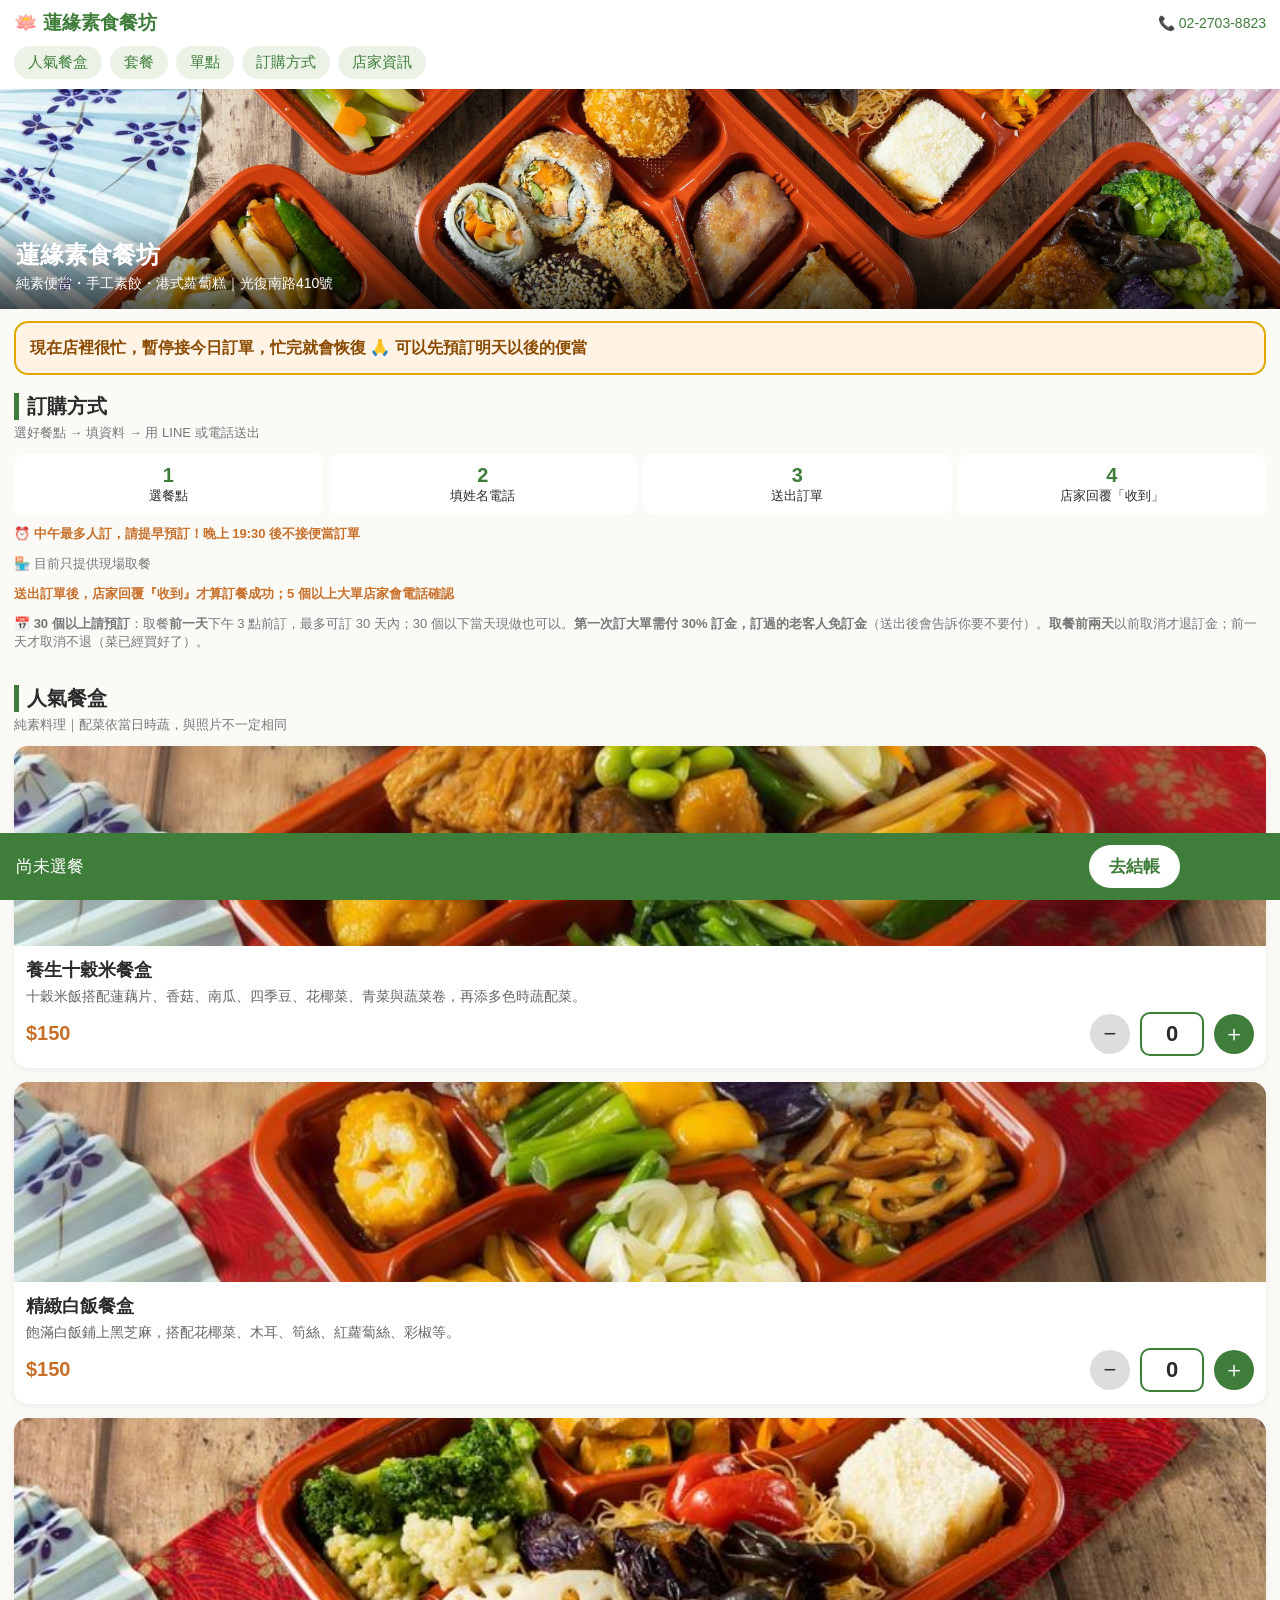
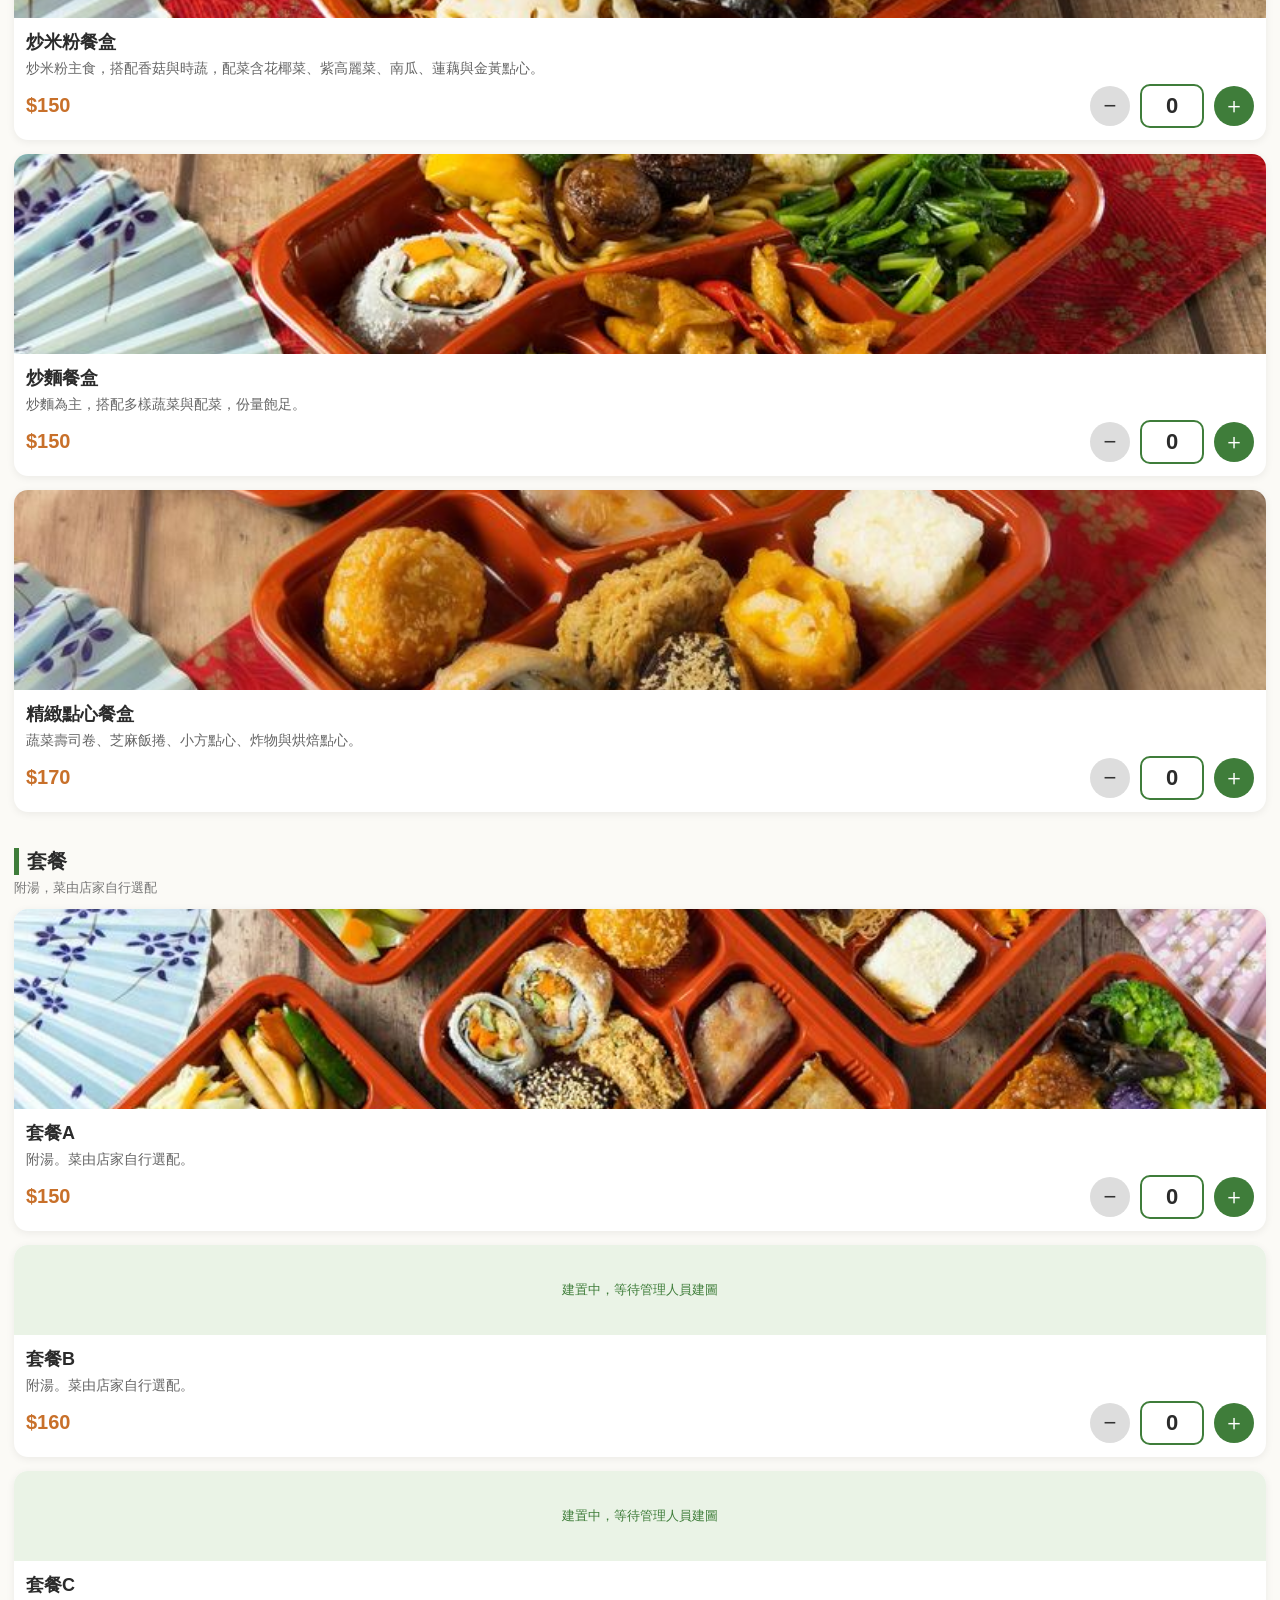
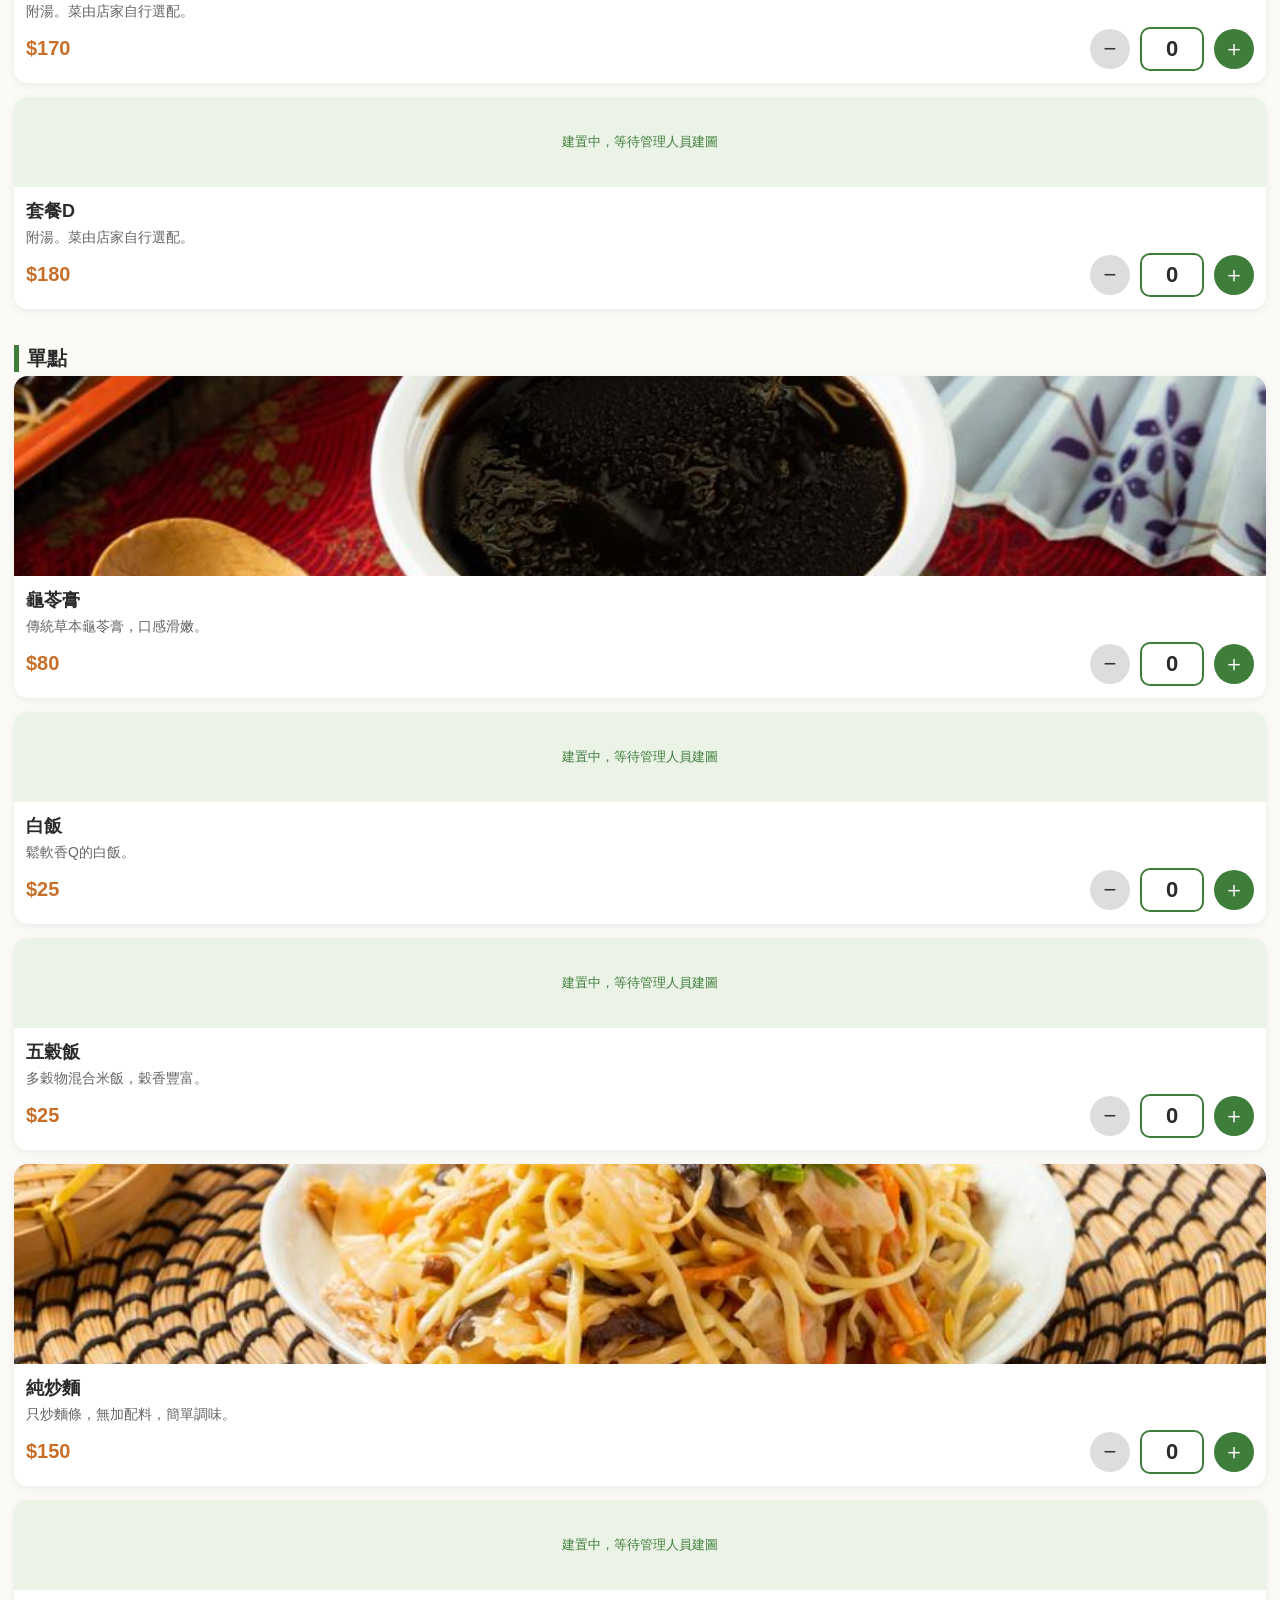
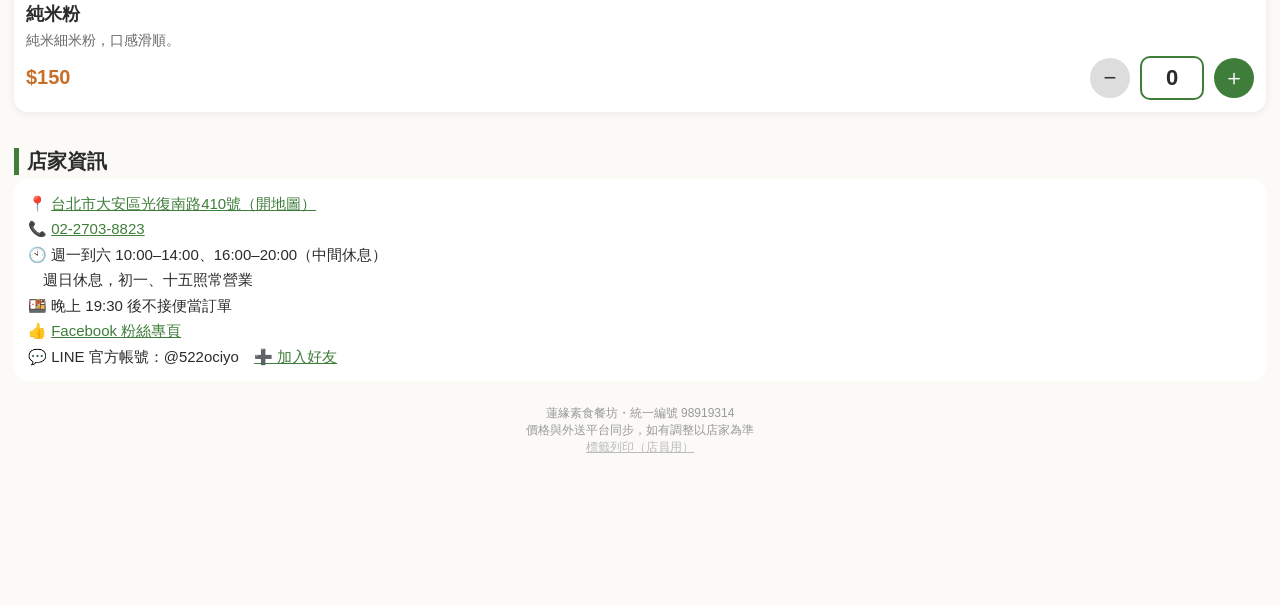
==== index.html @ fc2ccd63 "我的便當：手機記住訂單" ====
<!doctype html><html lang="zh-Hant"><head><meta charset="utf-8">
<meta name="viewport" content="width=device-width,initial-scale=1,viewport-fit=cover">
<title>蓮緣素食餐坊｜台北光復南路純素便當・線上預訂自取</title>
<meta name="description" content="蓮緣素食餐坊（台北市大安區光復南路410號）純素便當、餐盒、套餐線上預訂，現場自取。電話 02-2703-8823，週一至六 10:00–14:00、16:00–20:00。">
<link rel="canonical" href="https://yzsueuudpwos-lab.github.io/lianyuan/">
<meta property="og:type" content="restaurant"><meta property="og:site_name" content="蓮緣素食餐坊"><meta property="og:locale" content="zh_TW">
<meta property="og:title" content="蓮緣素食餐坊｜光復南路純素便當・線上預訂自取">
<meta property="og:description" content="純素餐盒、套餐線上點餐，用 LINE 或電話送出，現場取餐。台北市大安區光復南路410號。">
<meta property="og:url" content="https://yzsueuudpwos-lab.github.io/lianyuan/"><meta property="og:image" content="https://yzsueuudpwos-lab.github.io/lianyuan/%E5%BA%97%E5%AE%B6%E5%B0%81%E9%9D%A2.jpg">
<meta name="twitter:card" content="summary_large_image">
<!-- GSC_VERIFY: 把 Search Console 給的 google-site-verification meta 貼在這行 -->
<script type="application/ld+json">{"@context": "https://schema.org", "@type": "Restaurant", "name": "蓮緣素食餐坊", "alternateName": ["蓮緣素食餐館", "蓮緣素食"], "url": "https://yzsueuudpwos-lab.github.io/lianyuan/", "image": "https://yzsueuudpwos-lab.github.io/lianyuan/%E5%BA%97%E5%AE%B6%E5%B0%81%E9%9D%A2.jpg", "telephone": "+886-2-2703-8823", "servesCuisine": ["素食", "純素", "便當"], "priceRange": "$", "address": {"@type": "PostalAddress", "streetAddress": "光復南路410號", "addressLocality": "大安區", "addressRegion": "台北市", "postalCode": "106", "addressCountry": "TW"}, "openingHoursSpecification": [{"@type": "OpeningHoursSpecification", "dayOfWeek": ["Monday", "Tuesday", "Wednesday", "Thursday", "Friday", "Saturday"], "opens": "10:00", "closes": "14:00"}, {"@type": "OpeningHoursSpecification", "dayOfWeek": ["Monday", "Tuesday", "Wednesday", "Thursday", "Friday", "Saturday"], "opens": "16:00", "closes": "20:00"}], "hasMenu": "https://yzsueuudpwos-lab.github.io/lianyuan/#c1", "acceptsReservations": true}</script>

<style>
:root{--g:#3f7d3a;--g2:#eaf3e6;--t:#2b2b2b;--o:#c8702a}
*{box-sizing:border-box}body{margin:0;font-family:-apple-system,"PingFang TC","Noto Sans TC",sans-serif;color:var(--t);background:#fbfaf6;padding-bottom:130px}
header{position:sticky;top:0;z-index:5;background:#fff;box-shadow:0 1px 6px #0001}
.top{display:flex;align-items:center;justify-content:space-between;padding:10px 14px}
.top b{font-size:19px;color:var(--g)}.top a{color:var(--g);text-decoration:none;font-size:14px}
nav{display:flex;gap:8px;overflow-x:auto;padding:0 14px 10px}
nav a{flex:none;padding:7px 14px;border-radius:20px;background:var(--g2);color:var(--g);text-decoration:none;font-size:15px;white-space:nowrap}
#catNav{display:contents}
.hero{position:relative}.hero img{width:100%;height:220px;object-fit:cover;display:block}
.hero div{position:absolute;inset:auto 0 0 0;padding:16px;background:linear-gradient(transparent,#000a);color:#fff}
.hero h1{margin:0;font-size:24px}.hero p{margin:4px 0 0;font-size:14px}
section{padding:18px 14px 4px}h2{font-size:20px;margin:0 0 4px;border-left:5px solid var(--g);padding-left:8px}
.note{font-size:13px;color:#777;margin:0 0 12px}
.card{background:#fff;border-radius:14px;overflow:hidden;margin-bottom:14px;box-shadow:0 2px 8px #0001}
.card img{width:100%;height:200px;object-fit:cover;display:block}
.noimg{height:90px;background:var(--g2);display:flex;align-items:center;justify-content:center;color:var(--g);font-size:13px}
.ci{padding:12px}.ci h3{margin:0;font-size:18px}.ci p{margin:6px 0;font-size:14px;color:#666}
.row{display:flex;justify-content:space-between;align-items:center}.price{color:var(--o);font-size:20px;font-weight:700}
.qty{display:flex;align-items:center;gap:10px}.qty button{width:40px;height:40px;border-radius:50%;border:0;background:var(--g);color:#fff;font-size:22px}
.qty button.m{background:#ddd;color:#333}.qty span{min-width:20px;text-align:center;font-size:18px}
.info{background:#fff;border-radius:14px;padding:12px 14px;font-size:15px;line-height:1.7}
.info a{color:var(--g)}
.steps{display:flex;gap:6px;text-align:center;font-size:13px}.steps div{flex:1;background:#fff;border-radius:10px;padding:10px 4px}.steps b{display:block;font-size:20px;color:var(--g)}
#bar{position:fixed;left:0;right:0;bottom:0;background:var(--g);color:#fff;display:flex;align-items:center;justify-content:space-between;padding:12px 16px calc(12px + env(safe-area-inset-bottom));font-size:17px;z-index:9}
#bar button{background:#fff;color:var(--g);border:0;border-radius:22px;padding:10px 20px;font-size:17px;font-weight:700}
#sheet{display:none;position:fixed;inset:0;background:#0006;z-index:20}
#sheet .in{position:absolute;bottom:0;left:0;right:0;max-height:92vh;overflow:auto;background:#fff;border-radius:18px 18px 0 0;padding:16px 16px calc(20px + env(safe-area-inset-bottom))}
label{display:block;margin:10px 0 4px;font-size:14px}input,select,textarea{width:100%;font-size:16px;padding:10px;border:1px solid #ccc;border-radius:10px}
.seg{display:flex;gap:8px}.seg label{flex:1;margin:0;text-align:center;border:1px solid #ccc;border-radius:10px;padding:10px}.seg input{width:auto}
.btn{display:block;width:100%;text-align:center;padding:14px;border-radius:12px;border:0;font-size:17px;font-weight:700;margin-top:10px;text-decoration:none}
.line{background:#06c755;color:#fff}.dis{background:#bbb;color:#fff}.tel{background:#fff;color:var(--g);border:2px solid var(--g)}.copy{background:var(--o);color:#fff}
pre{white-space:pre-wrap;background:#f4f4f4;padding:10px;border-radius:10px;font-size:14px}
.card.so img{filter:grayscale(1);opacity:.6}.card.so .row{flex-wrap:wrap;gap:6px}.sold{background:#999;color:#fff;border-radius:14px;padding:6px 12px;font-size:15px;font-weight:700}
.tbd{color:#c00;font-weight:700}
.mdl{display:none;position:fixed;inset:0;background:#000a;z-index:50;align-items:center;justify-content:center;padding:18px}
.mdl .bx{background:#fffaf0;border:3px solid var(--o);border-radius:20px;padding:22px 18px;max-width:420px;width:100%;text-align:center;box-shadow:0 8px 30px #0005}
.mdl h3{font-size:24px;line-height:1.5;color:#c0392b;margin:6px 0 12px}.mdl p{font-size:20px;line-height:1.6;margin:12px 0 0;color:var(--t)}
.mdl .bb{display:block;width:100%;border:0;border-radius:14px;padding:16px;font-size:22px;font-weight:700;margin-top:12px;text-decoration:none;box-sizing:border-box}
.mdl .tl{background:var(--o);color:#fff}.mdl .ok{background:var(--g);color:#fff}
.qty input.qin{width:64px;height:44px;font-size:22px;font-weight:700;text-align:center;padding:2px;border:2px solid var(--g);border-radius:10px;background:#fff;color:var(--t)}
.lim{display:inline-block;background:#fdecea;color:#c0392b;border-radius:10px;padding:3px 10px;font-size:15px;font-weight:700;margin-top:4px}
 /* 購物車圓鈕＋結帳面板 */
#bar{padding-right:100px}
#fab{display:none;position:fixed;right:14px;bottom:calc(30px + env(safe-area-inset-bottom));width:72px;height:72px;border-radius:50%;border:4px solid #fff;background:var(--g);color:#fff;font-size:34px;z-index:10;box-shadow:0 4px 14px #0005;align-items:center;justify-content:center;padding:0}
#fab.show{display:flex}#fab b{position:absolute;top:-6px;right:-6px;min-width:30px;height:30px;padding:0 7px;border-radius:15px;background:#e53935;color:#fff;font-size:18px;line-height:30px;border:2px solid #fff}
#fab.bump{animation:bump .45s}@keyframes bump{0%{transform:scale(1)}30%{transform:scale(1.25)}60%{transform:scale(.92)}100%{transform:scale(1)}}
#sheet .in{padding-top:0;transition:transform .2s}
#sheet .hd{position:sticky;top:0;z-index:2;background:#fff;margin:0 -16px;padding:6px 12px 10px;border-bottom:1px solid #eee;touch-action:none}
#sheet .grab{width:54px;height:6px;border-radius:3px;background:#ccc;margin:2px auto 8px}
#sheet .hr{display:flex;align-items:center;gap:8px}#sheet .hr h2{flex:1;text-align:center;margin:0;font-size:22px;border:0;padding:0}
#sheet .back{border:0;background:var(--g2);color:var(--g);font-size:19px;font-weight:700;border-radius:24px;padding:12px 16px;white-space:nowrap}
#sheet .x{border:0;background:#eee;color:#333;width:48px;height:48px;border-radius:50%;font-size:26px;flex:none}
.ci2{display:flex;align-items:center;gap:6px;padding:12px 0;border-bottom:1px solid #eee;flex-wrap:wrap}
.ci2 .n{flex:1 1 calc(100% - 76px);font-size:19px;font-weight:700;line-height:1.35}.ci2 .n small{display:block;font-size:16px;font-weight:400;color:#777;margin-top:2px}.ci2 .th{width:62px;height:62px;border-radius:12px;object-fit:cover;flex:0 0 62px;margin-right:6px;background:#e3f2e1;display:flex;align-items:center;justify-content:center;font-size:32px;box-shadow:0 1px 4px #0002}.ci2 .del{margin-top:8px}.ci2 .qty{margin-top:8px}.ci2 .st{margin-top:8px}.ci2 .st{margin-left:auto;font-size:19px;font-weight:700;color:var(--g)}
.ci2 .qty button{width:44px;height:44px}.ci2 .del{border:0;background:#fdecea;border-radius:12px;width:48px;height:44px;font-size:22px}
.ctot{text-align:right;font-size:21px;font-weight:700;margin:10px 0 4px}
.btn.more{background:#fff;color:var(--g);border:2px solid var(--g);font-size:19px}
footer{text-align:center;font-size:12px;color:#999;padding:20px}
.seg{display:flex;gap:8px;margin:6px 0 4px}.seg button{flex:1;font-size:18px;font-weight:700;padding:14px 4px;border:2px solid var(--g);border-radius:14px;background:#fff;color:var(--g)}.seg button.on{background:var(--g);color:#fff}.seg button:disabled{opacity:.4}
.mdl .rd{background:#c0392b;color:#fff}.mdl .gy{background:#e5e5e5;color:#333}.mdl .ln{background:#06c755;color:#fff}.mdl .sm{font-size:15px;color:#777}
</style></head><body>
<header><div class="top"><b>🪷 蓮緣素食餐坊</b><a href="tel:0227038823">📞 02-2703-8823</a></div>
<nav><span id="catNav"><a href="#c1">人氣餐盒</a><a href="#c2">套餐</a><a href="#c3">單點</a></span><a href="#how">訂購方式</a><a href="#info">店家資訊</a></nav></header>
<div class="hero"><img src="店家封面.jpg" alt="蓮緣素食"><div><h1>蓮緣素食餐坊</h1><p>純素便當・手工素餃・港式蘿蔔糕｜光復南路410號</p></div></div>

<div id="pauseBan" style="display:none;margin:12px 14px 0;background:#fff3e6;border:2px solid #e0a800;border-radius:14px;padding:12px 14px;font-size:16px;line-height:1.6;font-weight:700;color:#8a4b00"></div>
<section id="how"><h2>訂購方式</h2><p class="note">選好餐點 → 填資料 → 用 LINE 或電話送出</p>
<div class="steps"><div><b>1</b>選餐點</div><div><b>2</b>填姓名電話</div><div><b>3</b>送出訂單</div><div><b>4</b>店家回覆「收到」</div></div>
<p class="note" style="margin-top:10px;color:#c8702a;font-weight:700">⏰ 中午最多人訂，請提早預訂！晚上 19:30 後不接便當訂單</p>
<p class="note">🏪 目前只提供現場取餐</p><p class="note" style="color:#c8702a;font-weight:700">送出訂單後，店家回覆『收到』才算訂餐成功；5 個以上大單店家會電話確認</p>
<p class="note">📅 <b>30 個以上請預訂</b>：取餐<b>前一天</b>下午 3 點前訂，最多可訂 30 天內；30 個以下當天現做也可以。<b>第一次訂大單需付 30% 訂金，訂過的老客人免訂金</b>（送出後會告訴你要不要付）。<b>取餐前兩天</b>以前取消才退訂金；前一天才取消不退（菜已經買好了）。</p></section>

<div id="menuSecs"></div>


<section id="info"><h2>店家資訊</h2><div class="info">
📍 <a href="https://www.google.com/maps/search/?api=1&query=台北市大安區光復南路410號 蓮緣素食餐坊" target="_blank">台北市大安區光復南路410號（開地圖）</a><br>
📞 <a href="tel:0227038823">02-2703-8823</a><br>
🕙 週一到六 10:00–14:00、16:00–20:00（中間休息）<br>　週日休息，初一、十五照常營業<br>🍱 晚上 19:30 後不接便當訂單<br>
👍 <a href="https://www.facebook.com/share/1A3B28e88U/" target="_blank">Facebook 粉絲專頁</a><br>
💬 LINE 官方帳號：@522ociyo　<a href="https://line.me/R/ti/p/@522ociyo" target="_blank">➕ 加入好友</a></div></section>
<footer>蓮緣素食餐坊・統一編號 98919314<br>價格與外送平台同步，如有調整以店家為準<br><a href="print.html" style="color:#bbb">標籤列印（店員用）</a></footer>

<div class="mdl" id="pauseMdl"><div class="bx"><div style="font-size:44px">🙏</div><h3>目前店員未上線<br>今天的餐點無法線上訂購</h3><p>請直接打電話：<b>02-2703-8823</b></p><a class="bb tl" href="tel:0227038823">📞 打電話</a><p>要預訂其他日期，可以繼續點餐</p><button class="bb ok" onclick="document.getElementById('pauseMdl').style.display='none'">繼續預訂其他日期</button></div></div>
<div id="bar"><span id="sum">尚未選餐</span><button onclick="openSheet()">去結帳</button></div>
<button id="fab" onclick="openSheet()" aria-label="購物車，去結帳">🛒<b id="fabN">0</b></button>
<div id="sheet" onclick="if(event.target==this)closeSheet()"><div class="in">
<div class="hd" id="sheetHd"><div class="grab"></div><div class="hr"><button class="back" onclick="closeSheet()">← 繼續選購</button><h2>確認訂單</h2><button class="x" onclick="closeSheet()" aria-label="關閉">×</button></div></div>
<div id="cart"></div><pre id="items" style="display:none"></pre>
<button class="btn more" onclick="closeSheet()">＋ 繼續選購（回菜單）</button>
<label>姓名</label><input id="nm" name="name" autocomplete="name">
<label>電話</label><input id="ph" name="tel" type="tel" autocomplete="tel">
<label>取餐方式</label><div class="info" style="background:#eaf3e6">🏪 目前只提供現場取餐</div>
<div id="modeBox"><label>什麼時候取？</label><div class="seg"><button id="mToday" onclick="setPM(false)">🏃 今天現場取</button><button id="mPre" onclick="setPM(true)">📅 預訂別天</button></div></div><div id="preBox" style="display:none"><div class="info" id="preRule" style="background:#fff3e6;font-size:14px;line-height:1.6"></div>
<label>預訂日期</label><select id="pd" onchange="preTimes()" style="width:100%;font-size:17px;padding:10px;border-radius:10px"></select></div>
<label>取餐時間</label><select id="tm" style="width:100%;font-size:20px;padding:10px;border-radius:10px"></select><p class="note" id="soHint" style="display:none;color:#c0392b;font-weight:700">有餐點今天已賣完，只能選明天以後取餐</p><p class="note" id="offHint" style="display:none;color:#c0392b;font-weight:700">店裡暫停接今日訂單，請選明天以後取餐 🙏</p><p class="note" id="limHint" style="display:none;color:#c0392b;font-weight:700;font-size:16px">🧧 有限定期間的餐點，只能選限定的日子取餐</p><p class="note" id="tmHint">上午 10:30–下午 1:50、下午 4:30–7:50，每 10 分鐘一個時段，下單後最快 10 分鐘可取；週日休息</p>
<label>備註</label><textarea id="nt" rows="2" placeholder="例如：要收據、少飯"></textarea>
<p class="note" style="color:#c8702a;font-weight:700">送出訂單後，店家回覆『收到』才算訂餐成功；5 個以上大單店家會電話確認</p>
<a class="btn line" id="lineBtn" href="#" onclick="lineShare();return false" style="font-size:19px;padding:16px">💬 用 LINE 送出訂單</a>
<p class="note">會開啟蓮緣 LINE 官方帳號，訂單已幫你打好，按「傳送」即可</p>
<button class="btn copy" onclick="copyOrder()">📋 複製訂單文字</button>
<a class="btn tel" href="tel:0227038823">📞 打電話訂餐 02-2703-8823</a>
<pre id="preview"></pre></div></div>
<div class="mdl" id="okMdl"><div class="bx" id="okBx"></div></div><div class="mdl" id="cMdl"><div class="bx" id="cBx"></div></div>
<script src="menu.js"></script>
<script>
const GAS_URL='https://script.google.com/macros/s/AKfycbydH3BwwshrRx2gKBIai570utuJRZCNYLdm-BNwcu_K44d8_NPxybF7l7yFXt6Ge9vwdw/exec'; // 接單後端網址（Apps Script 部署後貼上）
// 菜單：[分類, 品名, 價錢, 說明, 照片, {lim,from,to}]；先用 menu.js 的備用菜單，讀到後台「菜單」表就換掉
const CATN={1:'人氣餐盒',2:'套餐',3:'單點'},CATNOTE={'人氣餐盒':'純素料理｜配菜依當日時蔬，與照片不一定相同','套餐':'附湯，菜由店家自行選配'};
let M=MENU.map(m=>[CATN[m[0]],m[1],m[2],m[3],m[4]?m[4]+'.jpg':'',{}]);
let q=M.map(()=>0);
function okImg(u){u=String(u||'');return /^https:\/\/lh3\.googleusercontent\.com\//.test(u)||/^[^\/:?#"'<>\\]+\.(jpg|jpeg|png)$/i.test(u)?u:''}
function setMenu(list){const t=ymd(new Date()),old={};M.forEach((m,i)=>old[m[1]]=q[i]);
 M=list.filter(x=>x.on&&!(x.lim&&x.to&&x.to<t)).map(x=>[x.cat||'單點',x.name,+x.price||0,x.desc||'',okImg(x.photo),{lim:!!x.lim,from:x.from,to:x.to}]);q=M.map(m=>old[m[1]]||0)}
function md(k){const [y,m,d]=String(k).split('-').map(Number);return m+'/'+d}
// 購物車裡有「限定期間」的品項 → 只能選那段日期取餐
function dayAllowed(day){const k=ymd(day);return M.every((m,i)=>!q[i]||!m[5].lim||(k>=m[5].from&&k<=m[5].to))}
function hasLim(){return M.some((m,i)=>q[i]&&m[5].lim)}
let S={price:{},photo:{},soldOut:{},days:{},booked:{},open:false,why:'paused'};
const BAN={paused:'現在店裡很忙，暫停接今日訂單，忙完就會恢復 🙏 可以先預訂明天以後的便當',late:'今天已過接單時間（19:30），可以先預訂明天以後的便當 🙏'};
function banner(){const b=document.getElementById('pauseBan');if(!b)return;b.style.display=S.open?'none':'block';b.textContent=BAN[S.why]||BAN.paused}
const esc=x=>String(x??'').replace(/[&<>"]/g,c=>({'&':'&amp;','<':'&lt;','>':'&gt;','"':'&quot;'}[c]));
function imgOf(m){if(S.menu)return m[4];const u=S.photo[m[1]];return /^https:\/\/lh3\.googleusercontent\.com\//.test(u||'')?u:m[4]}
function render(){const cats=[];M.forEach(m=>{if(!cats.includes(m[0]))cats.push(m[0])});const sid=c=>{const k=Object.keys(CATN).find(k=>CATN[k]==c);return k?'c'+k:'cx'+cats.indexOf(c)};
 document.getElementById('menuSecs').innerHTML=cats.map((c,j)=>`<section id="${sid(c)}"><h2>${esc(c)}</h2>${CATNOTE[c]?`<p class="note">${CATNOTE[c]}</p>`:''}<div id="L${j}"></div></section>`).join('');
 document.getElementById('catNav').innerHTML=cats.map(c=>`<a href="#${sid(c)}">${esc(c)}</a>`).join('');
M.forEach((m,i)=>{const so=!!S.soldOut[m[1]],img=imgOf(m),L=m[5].lim?`<span class="lim">🧧 限定 ${md(m[5].from)}–${md(m[5].to)} 取餐</span>`:'';document.getElementById('L'+cats.indexOf(m[0])).insertAdjacentHTML('beforeend',`<div class="card${so?' so':''}">${img?`<img loading="lazy" src="${esc(img)}" alt="${esc(m[1])}">`:'<div class="noimg">建置中，等待管理人員建圖</div>'}<div class="ci"><h3>${esc(m[1])}</h3>${L}<p>${esc(m[3])}</p><div class="row"><span class="price">$${m[2]}</span>${so?'<span class="sold">今天賣完・明天起可訂</span>':''}<div class="qty"><button class="m" onclick="chg(${i},-1)">−</button><input class="qin" id="q${i}" value="${q[i]}" type="text" inputmode="numeric" pattern="[0-9]*" maxlength="3" enterkeyhint="done" aria-label="${esc(m[1])} 數量" onfocus="this.select()" oninput="setQ(${i},this.value,false)" onchange="setQ(${i},this.value,true)" onblur="setQ(${i},this.value,true)" onkeydown="if(event.key==='Enter'){event.preventDefault();this.blur()}"><button onclick="chg(${i},1)">＋</button></div></div></div></div>`)})}
render();
// 讀店家設定（價錢、照片、今天賣完、預訂日曆）；讀不到就用 menu.js 的預設值
function jsonp(p){return new Promise((res,rej)=>{const cb='cb'+Date.now()+Math.floor(Math.random()*1e4),sc=document.createElement('script');const t=setTimeout(()=>{clean();rej('timeout')},8000);
 function clean(){clearTimeout(t);delete window[cb];sc.remove()}window[cb]=d=>{clean();d&&d.ok?res(d):rej(d&&d.error)};sc.onerror=()=>{clean();rej('net')};
 sc.src=GAS_URL+'?'+new URLSearchParams({...p,callback:cb,_:Date.now()});document.body.appendChild(sc)})}
function loadS(){if(!GAS_URL)return Promise.resolve();return jsonp({action:'settings'}).then(d=>{S=d;if(Array.isArray(d.menu))setMenu(d.menu);else{S.menu=null;M.forEach((m,i)=>{const p=+(d.price||{})[m[1]];if(p>0)m[2]=p})}render();upd();banner();if(!S.open&&!window.PM_SHOWN){window.PM_SHOWN=1;document.getElementById('pauseMdl').style.display='flex'}}).catch(()=>{})}
banner();setInterval(()=>loadS(),120000);
loadS();
function chg(i,d){window.OID=null;window.SID=null;q[i]=Math.min(999,Math.max(0,q[i]+d));document.getElementById('q'+i).value=q[i];upd()}
// 直接打數字：只留 0–999 的整數，空白算 0；打字中不硬改空白，離開時才補 0
function setQ(i,v,fin){const d=String(v).replace(/[^0-9]/g,'').slice(0,3),n=Math.min(999,parseInt(d||'0',10));const e=document.getElementById('q'+i);if(fin||e.value!==d)e.value=(!fin&&d==='')?'':String(n);if(q[i]!==n){window.OID=null;window.SID=null}q[i]=n;upd()}
function tot(){return M.reduce((s,m,i)=>s+m[2]*q[i],0)}
function cnt(){return q.reduce((a,b)=>a+b,0)}
let lastN=0;
function upd(){const n=q.reduce((a,b)=>a+b,0);document.getElementById('sum').textContent=n?`共 ${n} 份｜$${tot()}`:'尚未選餐';
 const f=document.getElementById('fab');if(f){f.classList.toggle('show',n>0);document.getElementById('fabN').textContent=n>99?'99+':n;
  if(n>lastN){f.classList.remove('bump');void f.offsetWidth;f.classList.add('bump')}}lastN=n}
function lines(){return M.map((m,i)=>q[i]?`${m[1]} x${q[i]} = $${m[2]*q[i]}`:null).filter(Boolean)}
function sheetOpen(){return document.getElementById('sheet').style.display==='block'}
function openSheet(){if(!tot()){alert('請先選餐點');return}setMode();cartRender();const sh=document.getElementById('sheet');
 if(!sheetOpen()){sh.style.display='block';sh.querySelector('.in').scrollTop=0;if(!(history.state&&history.state.cart))history.pushState({cart:1},'')}}
// 關掉結帳面板（按鈕／點外面／往下滑／手機返回手勢都走這裡）
function closeSheet(fromPop){const sh=document.getElementById('sheet');sh.style.display='none';sh.querySelector('.in').style.transform='';
 if(!fromPop&&history.state&&history.state.cart)history.back()}
addEventListener('popstate',()=>{if(sheetOpen())closeSheet(true)});
function cartRender(){const c=document.getElementById('cart');
 c.innerHTML=M.map((m,i)=>q[i]?`<div class="ci2" id="ci${i}">${imgOf(m)?`<img class="th" src="${esc(imgOf(m))}" alt="" onerror="this.outerHTML='<div class=th>🍱</div>'">`:'<div class="th">🍱</div>'}<div class="n">${esc(m[1])}<small>單價 $${m[2]}</small></div><button class="del" onclick="cartSet(${i},0,true)" aria-label="刪除 ${esc(m[1])}">🗑</button><div class="qty"><button class="m" onclick="cartSet(${i},q[${i}]-1,true)">−</button><input class="qin" id="cq${i}" value="${q[i]}" type="text" inputmode="numeric" pattern="[0-9]*" maxlength="3" enterkeyhint="done" aria-label="${esc(m[1])} 數量" onfocus="this.select()" oninput="cartSet(${i},this.value,false)" onchange="cartSet(${i},this.value,true)" onblur="cartSet(${i},this.value,true)" onkeydown="if(event.key==='Enter'){event.preventDefault();this.blur()}"><button onclick="cartSet(${i},q[${i}]+1,true)">＋</button></div><span class="st" id="cs${i}">$${m[2]*q[i]}</span></div>`:'').join('')+`<div class="ctot" id="ctot">合計 $${tot()}（共 ${cnt()} 份）</div>`;
 document.getElementById('items').textContent=lines().join('\n')+`\n合計：$${tot()}`}
// 結帳裡改數量：和菜單一樣的清理規則（0–999 整數），同步菜單卡片；打字中不重畫，離開才整理
function cartSet(i,v,fin){const d=String(v).replace(/[^0-9]/g,'').slice(0,3),n=Math.min(999,Math.max(0,parseInt(d||'0',10)));
 if(q[i]!==n){window.OID=null;window.SID=null}q[i]=n;const e=document.getElementById('q'+i);if(e)e.value=n;upd();
 if(!cnt()&&fin){closeSheet();return}
 const tm=document.getElementById('tm').value,pd=document.getElementById('pd')&&document.getElementById('pd').value;setMode();
 if(pd&&[...document.getElementById('pd').options].some(o=>o.value==pd&&!o.disabled)){document.getElementById('pd').value=pd;if(isPre())preTimes()}
 if([...document.getElementById('tm').options].some(o=>o.value==tm))document.getElementById('tm').value=tm;
 if(fin&&!n){cartRender();return}
 if(fin)cartRender();else{const ci=document.getElementById('cq'+i);if(ci&&ci.value!==d)ci.value=d;const cs=document.getElementById('cs'+i);if(cs)cs.textContent='$'+M[i][2]*n;
  document.getElementById('ctot').textContent=`合計 $${tot()}（共 ${cnt()} 份）`;document.getElementById('items').textContent=lines().join('\n')+`\n合計：$${tot()}`}}
// 往下滑標題列關閉
(function(){let y0=null,dy=0;const hd=()=>document.getElementById('sheetHd'),inn=()=>document.querySelector('#sheet .in');
 document.addEventListener('touchstart',e=>{if(hd()&&hd().contains(e.target)&&!e.target.closest('button')){y0=e.touches[0].clientY;dy=0}},{passive:true});
 document.addEventListener('touchmove',e=>{if(y0===null)return;dy=Math.max(0,e.touches[0].clientY-y0);inn().style.transform=`translateY(${dy}px)`},{passive:true});
 document.addEventListener('touchend',()=>{if(y0===null)return;y0=null;if(dy>80)closeSheet();else inn().style.transform=''})})();
function txt(){const w='現場取餐',v=id=>document.getElementById(id).value.trim();
if(!window.OID)window.OID=String(Date.now()).slice(-6)+Math.floor(Math.random()*10); // 客人端 token
const n=cnt(),pre=isPre();
return `【蓮緣素食 ${pre?'預訂單':'訂單'}】編號 ${window.SID||OID}\n${lines().join('\n')}\n合計：$${tot()}（共 ${n} 個）\n姓名：${v('nm')}\n電話：${v('ph')}\n方式：${w}\n時間：${v('tm')}${v('nt')?'\n備註：'+v('nt'):''}${pre&&n>=30?'\n※ '+(window.DEP===true?'第一次訂大單：需付 30% 訂金（約 $'+Math.round(tot()*0.3)+'），店家確認後才成立':window.DEP===false?'老客人免訂金 🙏':'第一次訂大單需付 30% 訂金，訂過的老客人免訂金（店家會確認）')+'；有付訂金的，取餐前兩天以前取消才退':''}${window.SID&&window.CT?'\n要取消請點👉 '+cancelUrl(window.SID,window.CT):''}`}
function fmt(d){const h=d.getHours(),m=String(d.getMinutes()).padStart(2,'0');return (h<12?'上午 ':'下午 ')+(h>12?h-12:h)+':'+m}
// 取餐時段：上午 10:30–13:50、下午 16:30–19:50，每 10 分鐘；至少提前 LEAD 分鐘
var LEAD=10;
function slotMins(){const a=[];for(const [s,e] of [[630,830],[990,1190]])for(let m=s;m<=e;m+=10)a.push(m);return a}
// 把一天的時段分成「上午」「下午」兩組（optgroup），長輩比較好找
function addDay(sel,day,label,earliest){const wk='日一二三四五六';let any=false;
 for(const [nm,lo,hi] of [['中午時段',0,900],['晚上時段',900,1440]]){const g=document.createElement('optgroup');g.label=label+' '+nm;
  for(const m of slotMins()){if(m<lo||m>=hi)continue;const t=new Date(day.getTime()+m*6e4);if(earliest&&t<earliest)continue;const o=document.createElement('option');o.value=`${t.getMonth()+1}/${t.getDate()}（${wk[t.getDay()]}）${fmt(t)}`;o.textContent=fmt(t);g.appendChild(o)}
  if(g.children.length){sel.appendChild(g);any=true}}return any}
function buildSlots(){const sel=document.getElementById('tm');sel.innerHTML='';const now=new Date(),earliest=new Date(now.getTime()+LEAD*6e4);const wk='日一二三四五六';let n=0;const soT=M.some((m,i)=>q[i]&&S.soldOut[m[1]]),off=!S.open||now.getHours()*60+now.getMinutes()>=1170;document.getElementById('soHint').style.display=soT&&!off?'block':'none';document.getElementById('offHint').style.display=off?'block':'none';
const lim=hasLim();document.getElementById('limHint').style.display=lim?'block':'none';for(let i=0;i<(lim?400:7)&&n<3;i++){const day=new Date(now.getFullYear(),now.getMonth(),now.getDate()+i);if(day.getDay()==0||(i==0&&(soT||off))||!dayAllowed(day))continue;const label=(i==0?'今天':i==1?'明天':'')+` ${day.getMonth()+1}/${day.getDate()}（${wk[day.getDay()]}）`;
if(addDay(sel,day,label,earliest))n++}}
buildSlots();
// ===== 預訂（30 個以上，前一天訂）=====
const PRE_MIN=30,PRE_DAYS=30,CUTOFF=15,SLOTS=[[630,810],[990,1170]],WK='日一二三四五六';
const LF=(()=>{try{return new Intl.DateTimeFormat('zh-TW-u-ca-chinese',{day:'numeric'})}catch(e){return null}})();
function lunarDay(d){try{const p=LF&&LF.formatToParts(d).find(x=>x.type=='day');return p?parseInt(p.value,10):0}catch(e){return 0}}
function ymd(d){return d.getFullYear()+'-'+String(d.getMonth()+1).padStart(2,'0')+'-'+String(d.getDate()).padStart(2,'0')}
function lead(n){return 1}
function baseOpen(d){return d.getDay()!=0||[1,15].includes(lunarDay(d))} // 週日休，初一十五照開
function dayOpen(d){const o=S.days[ymd(d)]||{};return o.off?false:o.on?true:baseOpen(d)}
function preDates(n){const now=new Date(),out=[];
 for(let i=1;i<=PRE_DAYS;i++){const d=new Date(now.getFullYear(),now.getMonth(),now.getDate()+i),k=ymd(d);
  if(i<lead(n)||(i==lead(n)&&n>=PRE_MIN&&now.getHours()>=CUTOFF)||!dayOpen(d)||!dayAllowed(d))continue;
  const cap=+(S.days[k]||{}).cap||0,left=cap?cap-(+S.booked[k]||0):null;out.push({d,k,left,full:left!==null&&left<n})}return out}
function setMode(){const n=cnt(),pre=isPre(),box=document.getElementById('preBox');box.style.display=pre?'block':'none';document.getElementById('tmHint').style.display=pre?'none':'block';document.getElementById('modeBox').style.display=n>=PRE_MIN?'none':'block';document.getElementById('mToday').className=pre?'':'on';document.getElementById('mPre').className=pre?'on':'';
 if(!pre){buildSlots();return}
 const L=preDates(n),pd=document.getElementById('pd'),old=pd.value;
 pd.innerHTML=L.map(x=>`<option value="${x.k}" ${x.full?'disabled':''}>${x.d.getMonth()+1}/${x.d.getDate()}（${WK[x.d.getDay()]}）${[1,15].includes(lunarDay(x.d))?(lunarDay(x.d)==1?' 初一':' 十五'):''}${x.full?` 只剩 ${Math.max(0,x.left)} 個（不夠）`:x.left!==null?` 還可訂 ${x.left} 個`:''}</option>`).join('');
 if(L.some(x=>x.k==old&&!x.full))pd.value=old;else{const f=L.find(x=>!x.full);pd.value=f?f.k:''}
 const k=lead(n);document.getElementById('preRule').innerHTML=n<PRE_MIN?'📅 <b>預訂別天</b>：明天以後、最多 30 天內都可以選（週日休息），時段跟平常一樣。<br>↩ 送出後如果訂錯，可以按「取消這張訂單」。':`📅 <b>${n} 個 = 預訂單</b>：要在取餐日的<b>前一天 下午 3 點前</b>訂，最多可訂 30 天內。`+
  (n>=30?'<br>💰 <b>第一次訂大單需付 30% 訂金</b>（約 $'+Math.round(tot()*0.3)+'），<b>訂過的老客人免訂金</b>。送出後會告訴你要不要付。':'')+'<br>↩ 取餐<b>前兩天</b>以前取消，訂金全額退還；<b>前一天才取消不退</b>（菜已經買好了）。';
 preTimes()}
function preTimes(){const sel=document.getElementById('tm'),k=document.getElementById('pd').value;sel.innerHTML='';if(!k)return;const [y,m,dd]=k.split('-').map(Number),day=new Date(y,m-1,dd);
 addDay(sel,day,`${m}/${dd}（${WK[day.getDay()]}）`,null)}
['nm','ph'].forEach(k=>{const e=document.getElementById(k);e.value=localStorage.getItem('ly_'+k)||'';e.addEventListener('input',()=>localStorage.setItem('ly_'+k,e.value))});
function tmOk(){if(!document.getElementById('tm').value){alert(isPre()?'這個數量目前沒有可預訂的日子，請打電話 02-2703-8823':'請選取餐時間');return false}return true}
function ok(){if(!tmOk())return false;if(!document.getElementById('nm').value.trim()||!document.getElementById('ph').value.trim()){alert('請填姓名和電話');return false}return true}
function copyOrder(){if(!ok())return;const t=txt();document.getElementById('preview').textContent=t;(navigator.clipboard?navigator.clipboard.writeText(t):Promise.reject()).then(()=>alert('已複製訂單，可貼到 LINE 傳給店家')).catch(()=>alert('請長按下方文字複製'))}
function lineUrl(t){return 'https://line.me/R/oaMessage/@522ociyo/?'+encodeURIComponent(t)}
// 送單給後端，取回店家編號（MMDD-NNN）；失敗或逾時就用 token 當編號，點餐不中斷
async function sendGas(){if(!GAS_URL)return;txt();const v=id=>document.getElementById(id).value.trim();
 const o={token:OID,name:v('nm'),phone:v('ph'),pickup:v('tm'),note:v('nt'),pre:isPre()?1:0,date:isPre()?v('pd'):'',total:tot(),items:M.map((m,i)=>q[i]?{n:m[1],q:q[i]}:null).filter(Boolean)};
 const ac=window.AbortController?new AbortController():null,tm=setTimeout(()=>ac&&ac.abort(),6000);
 try{const r=await fetch(GAS_URL,{method:'POST',headers:{'Content-Type':'text/plain;charset=utf-8'},body:JSON.stringify(o),signal:ac&&ac.signal});
  const d=await r.json();if(d&&d.ok&&/^[0-9A-Za-z-]{4,20}$/.test(d.id)){window.SID=d.id;window.CT=d.ct||'';if(d.ct)try{localStorage.ly_last=JSON.stringify({id:d.id,t:d.ct})}catch(e){}saveMine(d.id,d.ct||'',isPre()?v('pd'):'');if(d.pre)window.DEP=!!d.deposit}else if(d&&/^pre:/.test(d.error))window.PREERR=d.error.slice(4)}catch(e){}finally{clearTimeout(tm)}}
// 這支手機記住自己的單（即時狀況頁「你的便當」用）：{訂單編號, 隨機碼, 取餐日}，過了的日子自動刪
function saveMine(id,t,d){try{const td=new Date(Date.now()+8*3600e3).toISOString().slice(0,10);d=/^\d{4}-\d{2}-\d{2}$/.test(d)?d:td;
 let a=JSON.parse(localStorage.getItem('ly_mine')||'[]');if(!Array.isArray(a))a=[];a=a.filter(x=>x&&x.id!=id&&(x.d||'')>=td);a.push({id,t,d});localStorage.setItem('ly_mine',JSON.stringify(a.slice(-20)))}catch(e){}}
let sending=false;
async function lineShare(){if(sending||!ok())return false;const b=document.getElementById('lineBtn'),old=b.textContent;
 sending=true;b.textContent='⏳ 傳送中…';b.style.opacity=.6;
 window.PREERR='';try{if(!window.SID)await sendGas()}finally{sending=false;b.textContent=old;b.style.opacity=''}
 if(window.PREERR){alert({late:'已經過了這個數量的預訂截止時間，請選晚一點的日子',off:'店家這天不接預訂，請換一天',full:'這天的預訂已經額滿，請換一天',far:'只能預訂 30 天內',soldout:'有餐點今天已賣完，請改選明天以後',paused:'店裡現在暫停接今日訂單，請改選明天以後取餐 🙏',date:'請選預訂日期'}[window.PREERR]||'無法預訂，請打電話 02-2703-8823');loadS().then(setMode);return false}
 if(cnt()>=PRE_MIN&&window.DEP!==undefined)alert(window.DEP?'💰 這是你第一次訂大單，需付 30% 訂金（約 $'+Math.round(tot()*0.3)+'），店家會跟你聯絡。\n取餐前兩天以前取消，訂金全額退還；前一天才取消不退。':'🙏 你是老客人，這次大單免訂金！\n如要取消，請提早告訴店家。');
 if(window.CT){showOk();return false}
 location.href=lineUrl(txt());return false}

// ===== 小單也能「預訂別天」=====
let PM=false;function isPre(){return cnt()>=PRE_MIN||PM}
function setPM(v){PM=v;setMode()}
// ===== 送出成功畫面＋客人自己取消 =====
function cancelUrl(id,t){return location.origin+location.pathname+'?cancel='+encodeURIComponent(id)+'&t='+encodeURIComponent(t)}
async function gpost(o){const r=await fetch(GAS_URL,{method:'POST',headers:{'Content-Type':'text/plain;charset=utf-8'},body:JSON.stringify(o)});return r.json()}
function mdl(id,html){const m=document.getElementById(id);document.getElementById(id=='okMdl'?'okBx':'cBx').innerHTML=html;m.style.display=html?'flex':'none'}
function showOk(){mdl('okMdl',`<div style="font-size:48px">✅</div><h3 style="color:#2e7d32">訂單已送出！<br>編號 ${esc(window.SID)}</h3>
 <p>最後一步：按下面綠色按鈕，在 LINE 按「傳送」，店家回覆『收到』才算成功。</p>
 <a class="bb ln" id="goLine" href="${esc(lineUrl(txt()))}">💬 開啟 LINE 傳送訂單</a>
 <a class="bb" id="goLive" style="background:#fff3c4;color:#5a3a00;border:2px solid #e0a800" href="live.html?order=${encodeURIComponent(window.SID)}${window.CT?'&t='+encodeURIComponent(window.CT):''}" target="_blank" rel="noopener">看店裡即時狀況 🥦</a>
 <button class="bb gy" onclick="cancelFlow(window.SID,window.CT)">取消這張訂單</button><p class="sm">訂錯了？店家接單前按取消會馬上取消；接單後會送出取消申請給店家。</p>`)}
const CMSG={pending:'店家還沒接單，取消後馬上生效。',accepted:'店家已經接單了，按取消會送「取消申請」給店家，店家同意才算取消。'};
let CID='',CTK='';async function cancelFlow(id,t){CID=id;CTK=t;mdl('okMdl','');mdl('cMdl','<p>讀取中…</p>');let d;try{d=await gpost({action:'cstatus',id,t})}catch(e){d={}}
 if(!d.ok){mdl('cMdl',`<div style="font-size:44px">😥</div><h3>找不到這張訂單</h3><p>請打 <b>02-2703-8823</b> 或傳 LINE</p><button class="bb ok" onclick="mdl('cMdl','')">好</button>`);return}
 if(d.state!='pending'&&d.state!='accepted'){cRes(d.state,id,t);return}
 mdl('cMdl',`<div style="font-size:48px">🗑️</div><h3>確定要取消這張訂單嗎？</h3><p><b>編號 ${esc(id)}</b><br>${esc(d.items).replace(/\n/g,'、')}<br>取餐：${esc(d.pickup)}</p><p class="sm">${CMSG[d.state]}<br>有付訂金的：取餐前兩天以前取消才退訂金。</p>
 <button class="bb rd" id="cYes" onclick="doCancel(CID,CTK)">${d.state=='accepted'?'送出取消申請':'確定取消'}</button><button class="bb gy" onclick="mdl('cMdl','')">不要取消</button>`)}
async function doCancel(id,t){const b=document.getElementById('cYes');b.disabled=true;b.textContent='⏳ 處理中…';let r;try{r=await gpost({action:'cancel',id,t})}catch(e){r={}}
 cRes(r.ok?(r.request?'request':'cancelled'):r.error=='denied'?'denied':r.error=='accepted'?'denied':'err',id,t)}
let cPoll=null;
function cRes(st,id,t){clearTimeout(cPoll);const C={cancelled:['✅','已取消','這張訂單已經取消了，謝謝告知 🙏'],request:['📨','已送出取消申請','店家已經接單，正在等店家回覆…<br>這個畫面會自動更新，也會用 LINE 通知你。'],
 denied:['🍳','店家已開始製作，無法取消','有問題請打 <a href="tel:0227038823"><b>02-2703-8823</b></a> 或傳 LINE'],soldout:['😢','這張單已經沒有成立','今天餐點已售完'],err:['😥','取消沒有成功','請打 <a href="tel:0227038823"><b>02-2703-8823</b></a> 或傳 LINE']}[st]||['','','']
 mdl('cMdl',`<div style="font-size:48px">${C[0]}</div><h3 style="color:${st=='cancelled'?'#2e7d32':'#c0392b'}">${C[1]}</h3><p>${C[2]}</p><button class="bb ok" onclick="clearTimeout(cPoll);mdl('cMdl','')">好</button>`);
 if(st=='request')cPoll=setTimeout(async()=>{let d={};try{d=await gpost({action:'cstatus',id,t})}catch(e){}cRes(d.ok?d.state:'request',id,t)},10000)}
{const u=new URLSearchParams(location.search);if(u.get('cancel')&&u.get('t'))setTimeout(()=>{const m=document.getElementById('pauseMdl');if(m)m.style.display='none';cancelFlow(u.get('cancel'),u.get('t'))},300)}
</script></body></html>
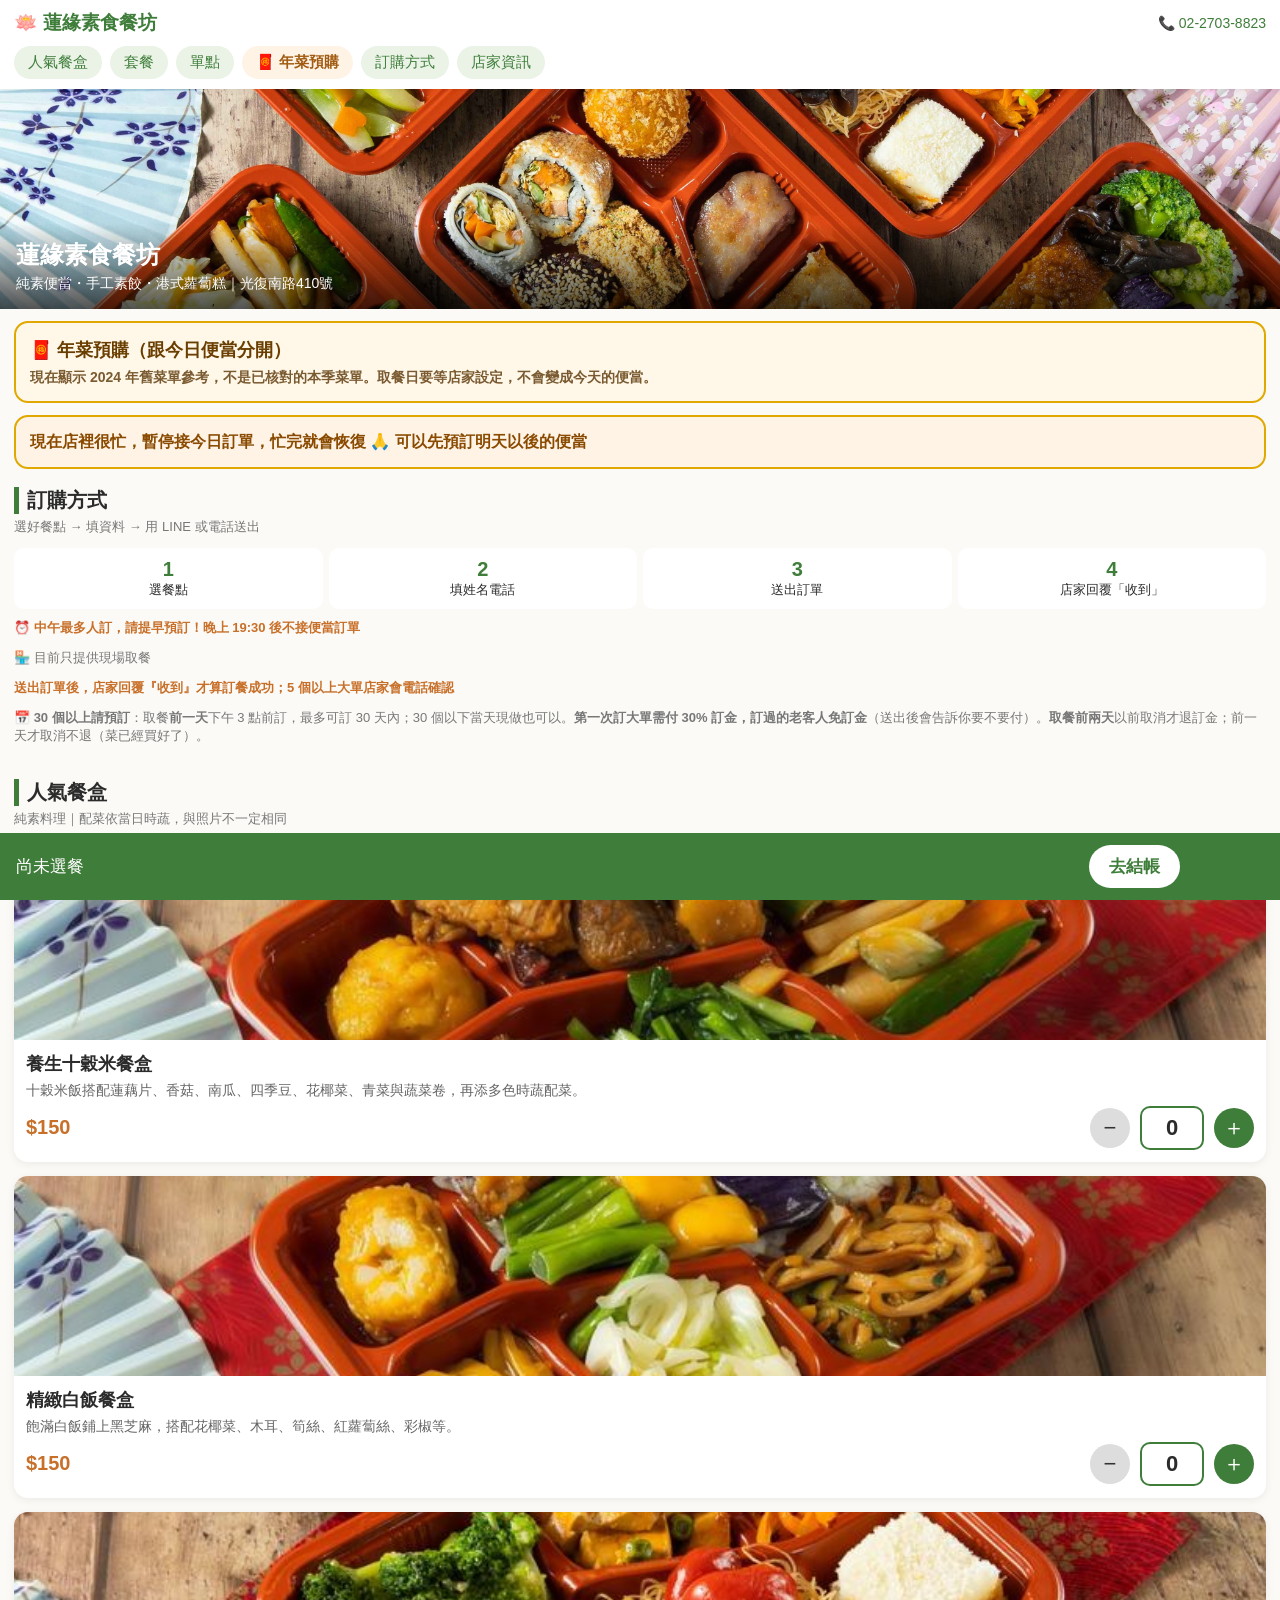
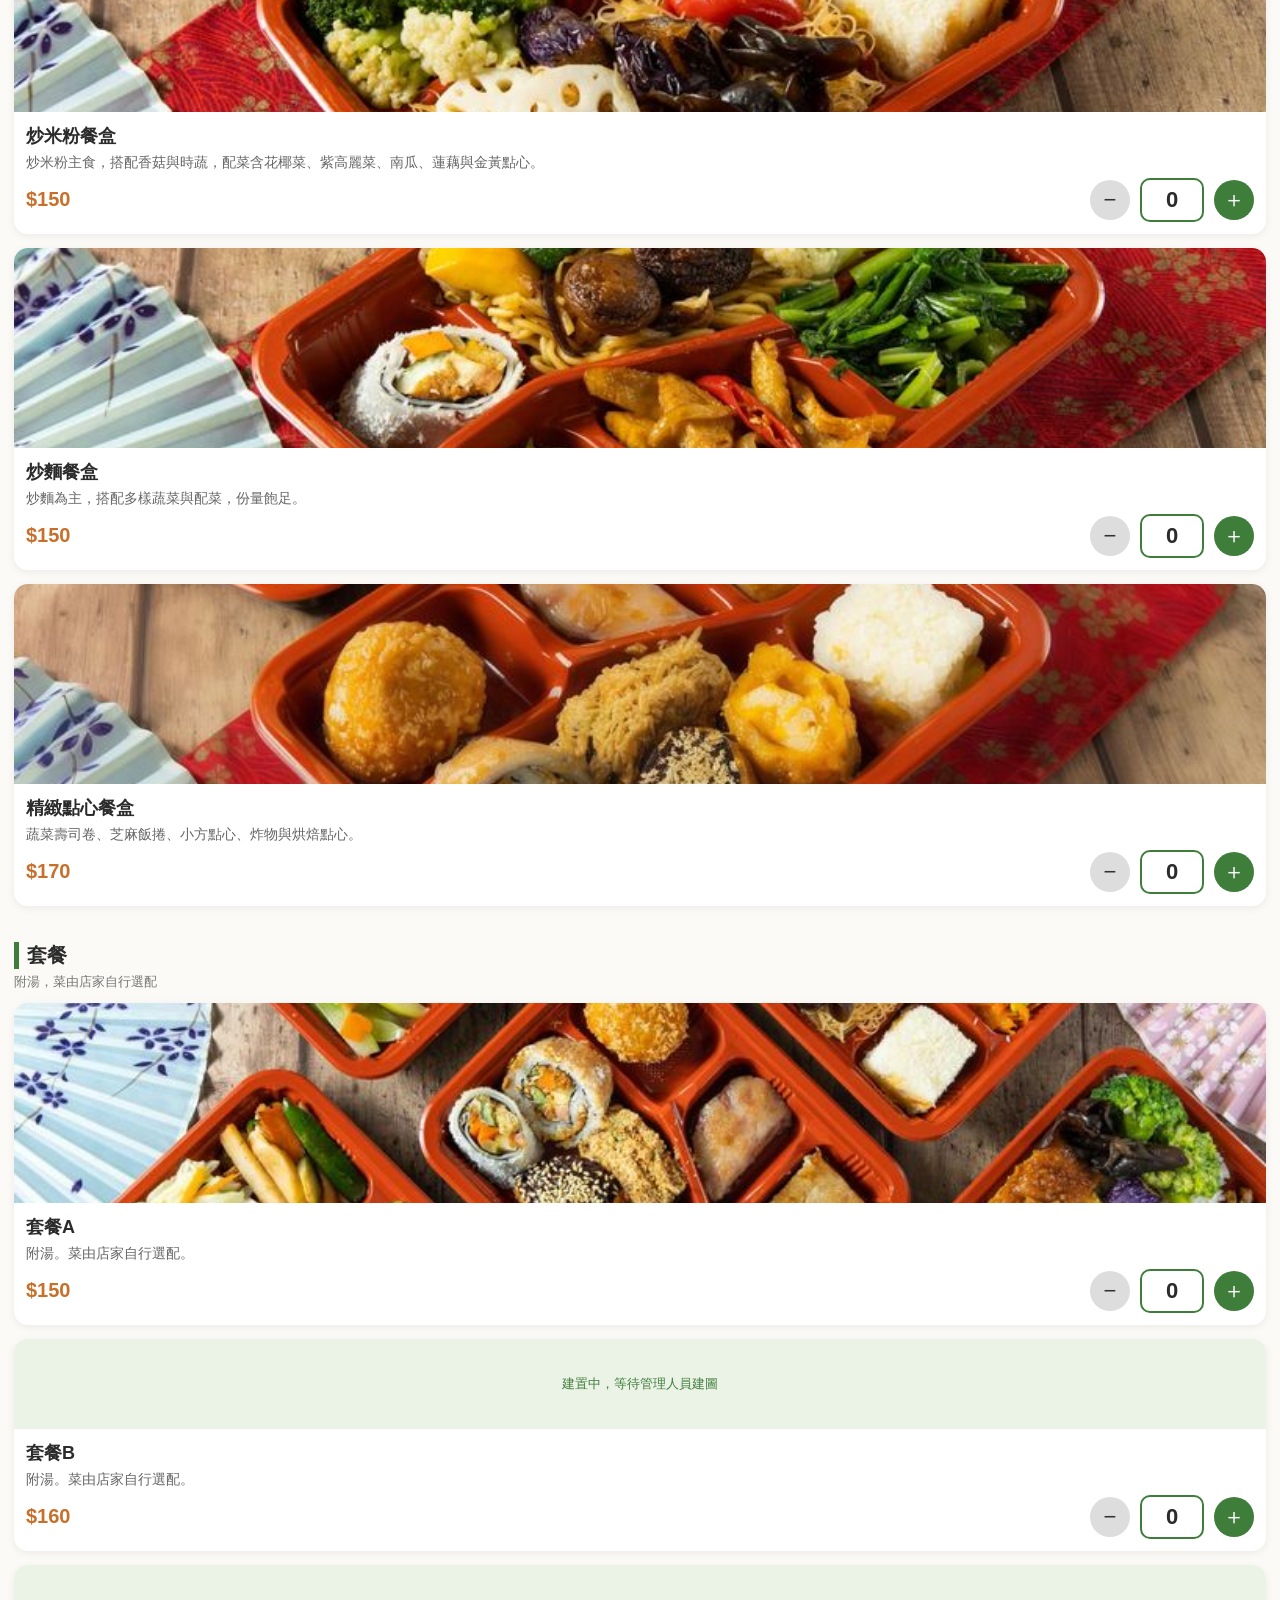
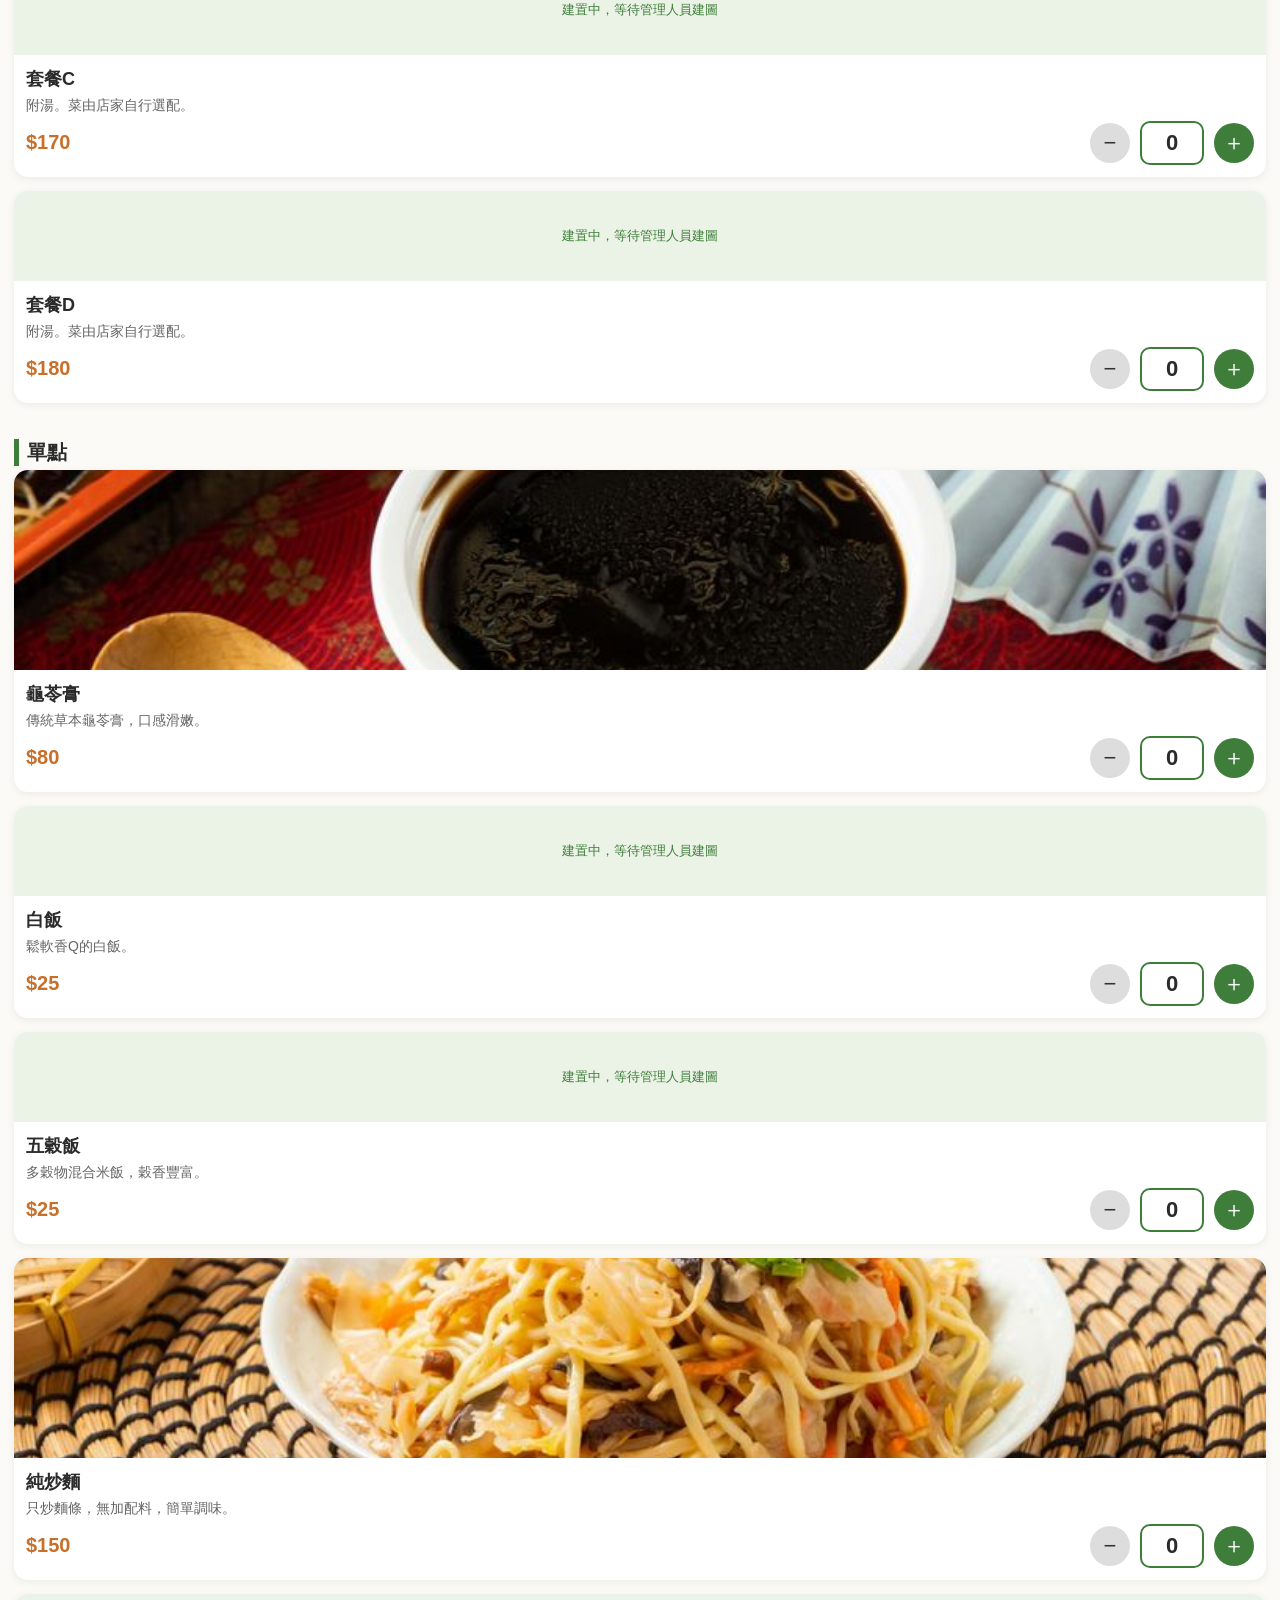
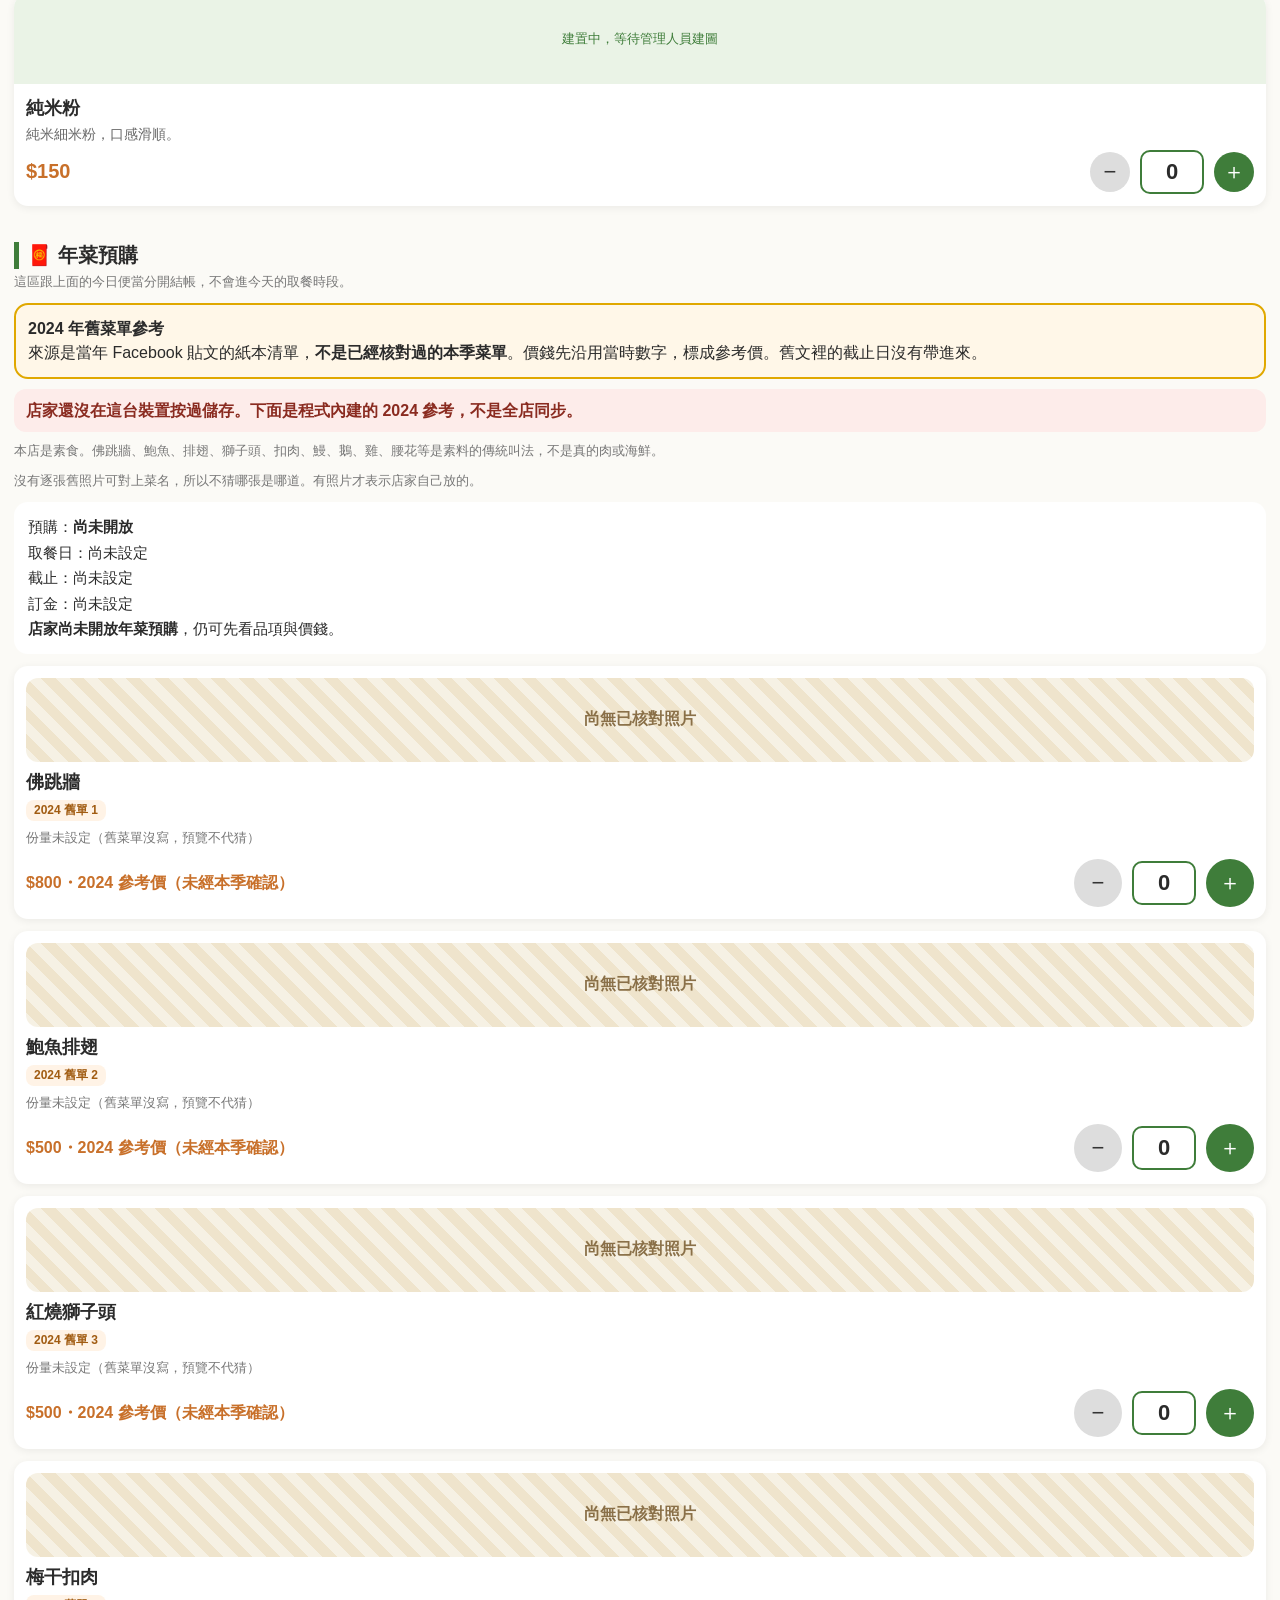
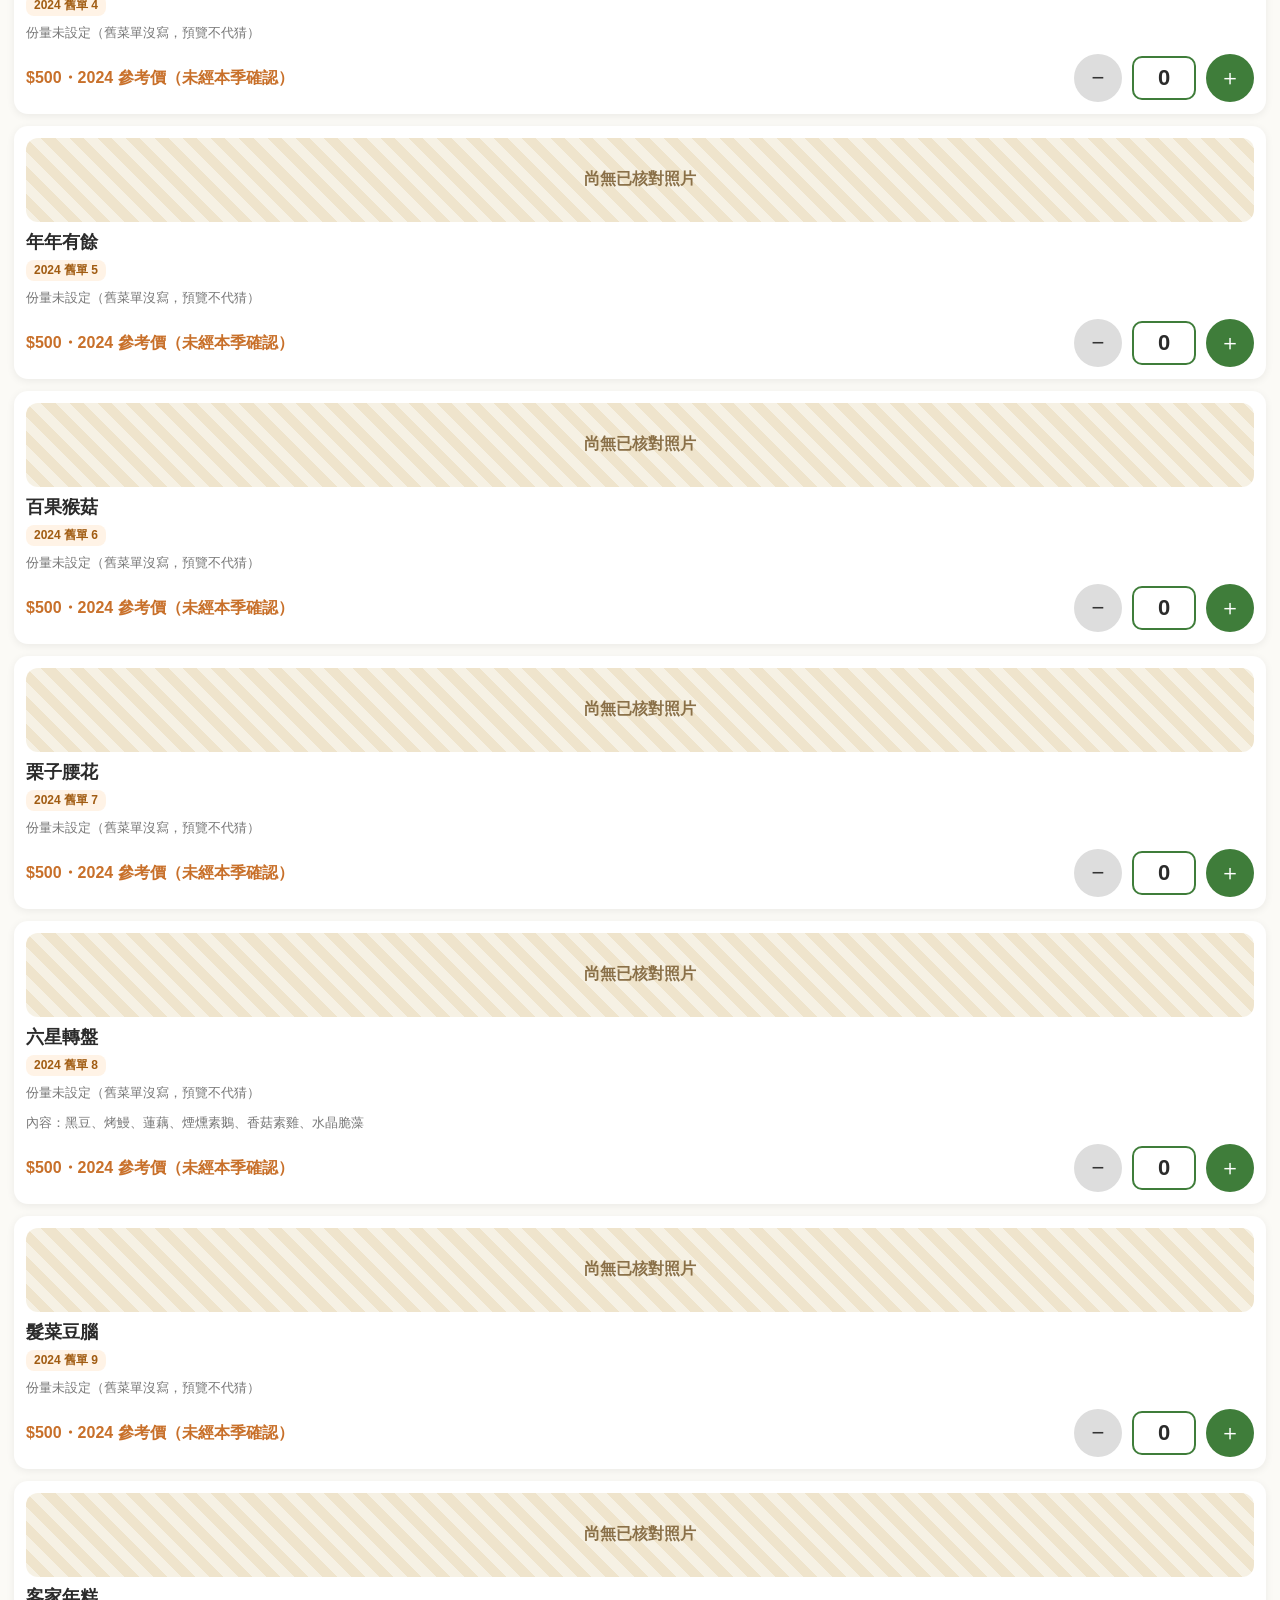
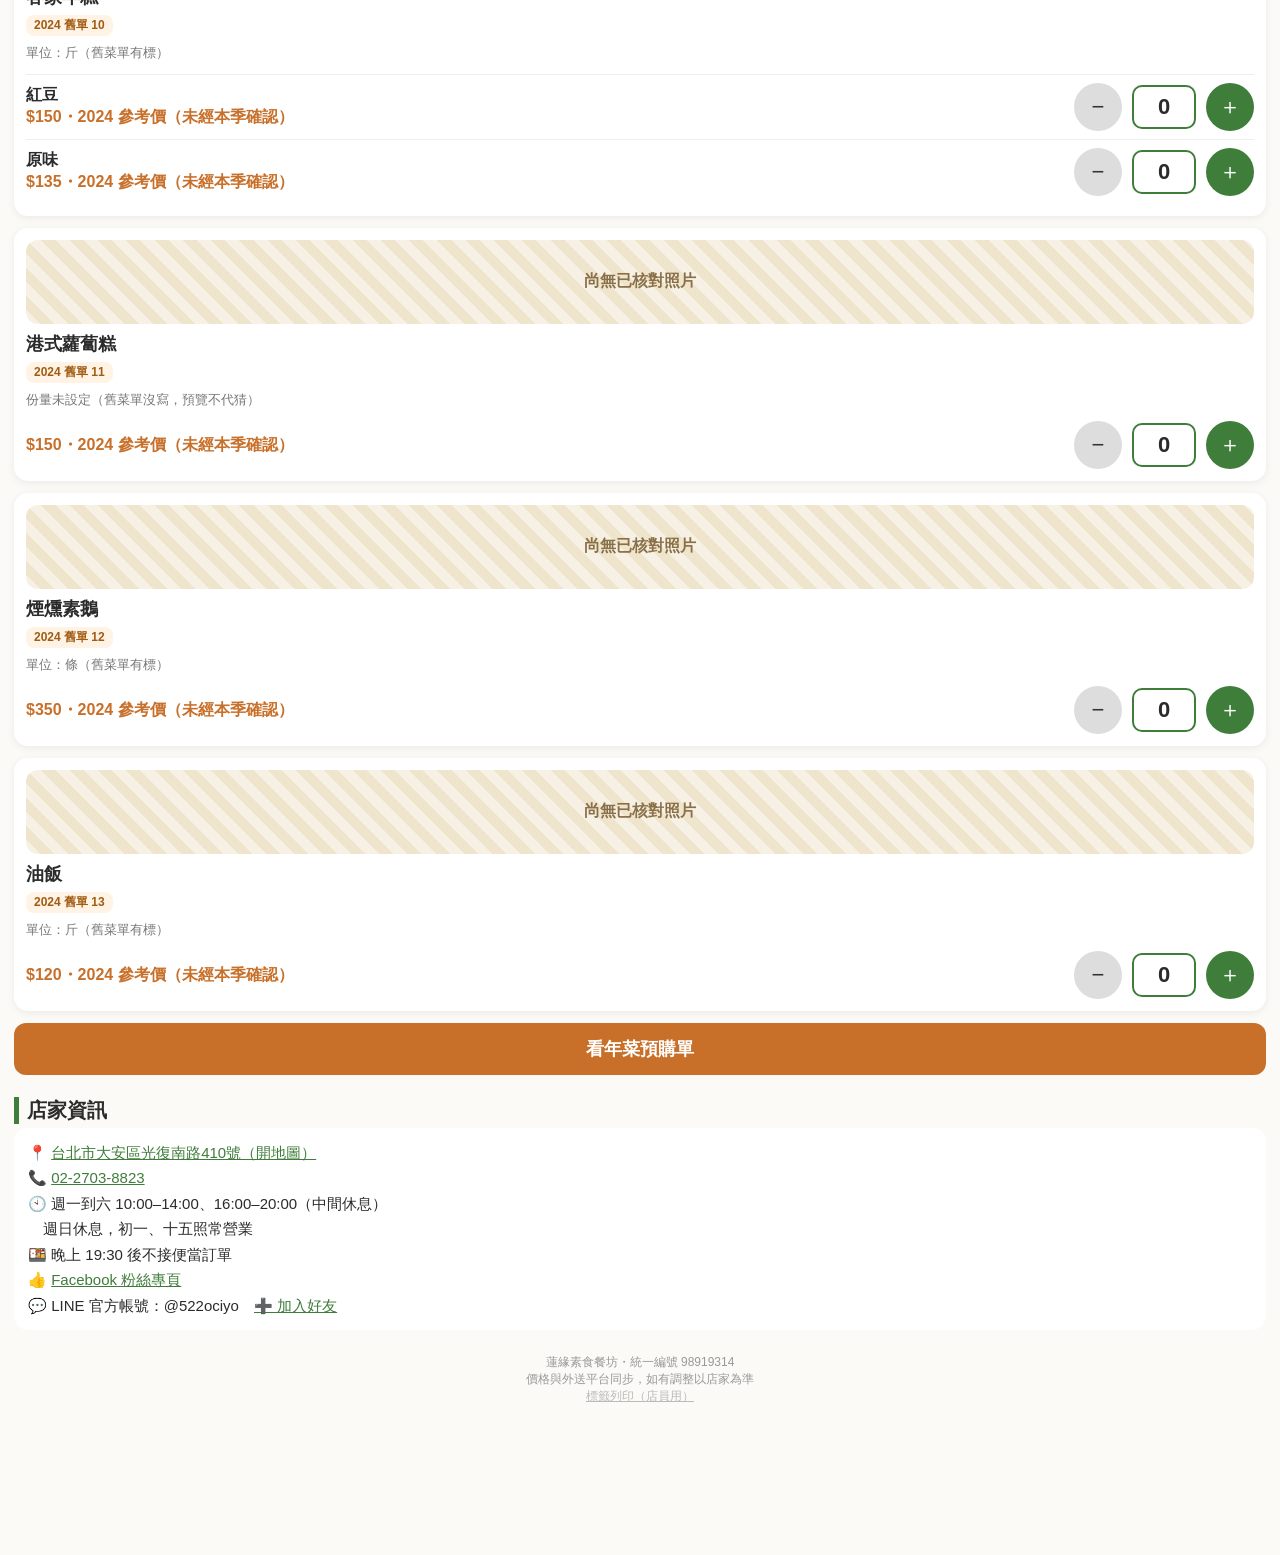
==== commit 987b8ac1: "年菜預購預覽：獨立目錄可在這台裝置編輯，不接正式後端 2024 舊菜單只當參考，取餐日與截止日留空。預覽單不進便當接單、不列印、不傳 LINE。  Co-authored-by: yzsueuudpw" ====
--- a/index.html
+++ b/index.html
@@ -70,12 +70,39 @@
 .ctot{text-align:right;font-size:21px;font-weight:700;margin:10px 0 4px}
 .btn.more{background:#fff;color:var(--g);border:2px solid var(--g);font-size:19px}
 footer{text-align:center;font-size:12px;color:#999;padding:20px}
+nav a.ymnav{background:#fff3e6;color:#a15c12;font-weight:800}
+.ymentry{display:block;margin:12px 14px 0;background:#fff7e8;border:2px solid #e0a800;border-radius:14px;padding:14px;text-decoration:none;color:#6a3e00;font-weight:800;font-size:18px;line-height:1.45}
+.ymentry span{display:block;font-weight:600;font-size:14px;color:#7a5a30;margin-top:4px}
+.ym-prov{background:#fff7e8;border:2px solid #e0a800;border-radius:14px;padding:12px;line-height:1.5;margin:0 0 10px}
+.ym-scope{background:#fdecea;border-radius:12px;padding:10px 12px;color:#8a2b20;line-height:1.45;margin:0 0 10px;font-weight:700}
+.ym-demo{display:inline-block;background:#c0392b;color:#fff;border-radius:8px;padding:1px 8px;margin-right:6px}
+.ympic{height:84px;border-radius:12px;background:repeating-linear-gradient(45deg,#f6f1e4,#f6f1e4 10px,#efe4cc 10px,#efe4cc 20px);display:flex;align-items:center;justify-content:center;color:#8a7048;font-weight:800;margin-bottom:8px}
+.ymcard{background:#fff;border-radius:14px;padding:12px;margin:0 0 12px;box-shadow:0 2px 8px #0001}
+.ymcard h3{margin:0 0 4px;font-size:18px}
+.ymtag{display:inline-block;background:#fff3e6;color:#a15c12;border-radius:8px;padding:2px 8px;font-size:12px;font-weight:800;margin:2px 4px 2px 0}
+.ymprice{color:#c8702a;font-weight:800;font-size:16px;line-height:1.35}
+.ymsub{display:flex;align-items:center;justify-content:space-between;gap:8px;padding:8px 0;border-top:1px solid #eee}
+.ymcard .qty button{width:48px;height:48px;touch-action:manipulation}
+#ysheet{display:none;position:fixed;inset:0;background:#0006;z-index:21}
+#ysheet .in{position:absolute;bottom:0;left:0;right:0;max-height:92vh;overflow:auto;background:#fff;border-radius:18px 18px 0 0;padding:16px 16px calc(20px + env(safe-area-inset-bottom))}
+#ysheet h2{border:0;padding:0;margin:0 0 8px;font-size:22px}
+#ysheet .back{border:0;background:#eaf3e6;color:#3f7d3a;font-size:18px;font-weight:800;border-radius:12px;min-height:48px;padding:10px 14px}
+#ymStatus{white-space:pre-wrap;margin-top:8px}
+#ymStatus.bad{background:#fdecea;color:#8a1f12;border-radius:12px;padding:10px;font-weight:800}
+#ymStatus.ok{background:#e7f6e4;color:#1d6b32;border-radius:12px;padding:10px;font-weight:800}
+#ymStatus.load{background:#fff6d8;color:#6a4a00;border-radius:12px;padding:10px;font-weight:800}
+#ybar{display:none;position:fixed;left:10px;right:96px;bottom:calc(78px + env(safe-area-inset-bottom));z-index:9;background:#fff7e8;color:#6a3e00;border:2px solid #e0a800;border-radius:16px;padding:8px 10px;font-size:15px;font-weight:800;align-items:center;gap:8px}
+#ybar.show{display:flex}
+#ybar button,#ymOpenSheetBtn{touch-action:manipulation}
+#ymOpenSheetBtn{background:#c8702a;color:#fff;font-size:18px;min-height:52px}
+#yearmeal{scroll-margin-top:72px}
 .seg{display:flex;gap:8px;margin:6px 0 4px}.seg button{flex:1;font-size:18px;font-weight:700;padding:14px 4px;border:2px solid var(--g);border-radius:14px;background:#fff;color:var(--g)}.seg button.on{background:var(--g);color:#fff}.seg button:disabled{opacity:.4}
 .mdl .rd{background:#c0392b;color:#fff}.mdl .gy{background:#e5e5e5;color:#333}.mdl .ln{background:#06c755;color:#fff}.mdl .sm{font-size:15px;color:#777}
 </style></head><body>
 <header><div class="top"><b>🪷 蓮緣素食餐坊</b><a href="tel:0227038823">📞 02-2703-8823</a></div>
-<nav><span id="catNav"><a href="#c1">人氣餐盒</a><a href="#c2">套餐</a><a href="#c3">單點</a></span><a href="#how">訂購方式</a><a href="#info">店家資訊</a></nav></header>
+<nav><span id="catNav"><a href="#c1">人氣餐盒</a><a href="#c2">套餐</a><a href="#c3">單點</a></span><a class="ymnav" href="#yearmeal">🧧 年菜預購</a><a href="#how">訂購方式</a><a href="#info">店家資訊</a></nav></header>
 <div class="hero"><img src="店家封面.jpg" alt="蓮緣素食"><div><h1>蓮緣素食餐坊</h1><p>純素便當・手工素餃・港式蘿蔔糕｜光復南路410號</p></div></div>
+<a class="ymentry" id="yearEntry" href="#yearmeal">🧧 年菜預購（跟今日便當分開）<span>現在顯示 2024 年舊菜單參考，不是已核對的本季菜單。取餐日要等店家設定，不會變成今天的便當。</span></a>
 
 <div id="pauseBan" style="display:none;margin:12px 14px 0;background:#fff3e6;border:2px solid #e0a800;border-radius:14px;padding:12px 14px;font-size:16px;line-height:1.6;font-weight:700;color:#8a4b00"></div>
 <section id="how"><h2>訂購方式</h2><p class="note">選好餐點 → 填資料 → 用 LINE 或電話送出</p>
@@ -85,6 +112,11 @@
 <p class="note">📅 <b>30 個以上請預訂</b>：取餐<b>前一天</b>下午 3 點前訂，最多可訂 30 天內；30 個以下當天現做也可以。<b>第一次訂大單需付 30% 訂金，訂過的老客人免訂金</b>（送出後會告訴你要不要付）。<b>取餐前兩天</b>以前取消才退訂金；前一天才取消不退（菜已經買好了）。</p></section>
 
 <div id="menuSecs"></div>
+<section id="yearmeal"><h2>🧧 年菜預購</h2>
+<p class="note">這區跟上面的今日便當分開結帳，不會進今天的取餐時段。</p>
+<div id="ymRoot"><p class="note">讀取年菜目錄…</p></div>
+<button type="button" class="btn" id="ymOpenSheetBtn">看年菜預購單</button>
+</section>
 
 
 <section id="info"><h2>店家資訊</h2><div class="info">
@@ -110,13 +142,28 @@
 <label>取餐時間</label><select id="tm" style="width:100%;font-size:20px;padding:10px;border-radius:10px"></select><p class="note" id="soHint" style="display:none;color:#c0392b;font-weight:700">有餐點今天已賣完，只能選明天以後取餐</p><p class="note" id="offHint" style="display:none;color:#c0392b;font-weight:700">店裡暫停接今日訂單，請選明天以後取餐 🙏</p><p class="note" id="limHint" style="display:none;color:#c0392b;font-weight:700;font-size:16px">🧧 有限定期間的餐點，只能選限定的日子取餐</p><p class="note" id="tmHint">上午 10:30–下午 1:50、下午 4:30–7:50，每 10 分鐘一個時段，下單後最快 10 分鐘可取；週日休息</p>
 <label>備註</label><textarea id="nt" rows="2" placeholder="例如：要收據、少飯"></textarea>
 <p class="note" style="color:#c8702a;font-weight:700">送出訂單後，店家回覆『收到』才算訂餐成功；5 個以上大單店家會電話確認</p>
-<a class="btn line" id="lineBtn" href="#" onclick="lineShare();return false" style="font-size:19px;padding:16px">💬 用 LINE 送出訂單</a>
+<div id="review" style="background:#f6faf3;border:2px solid #cfe5c4;border-radius:12px;padding:12px 14px;margin:14px 0 8px;font-size:16px;line-height:1.7"></div>
+<a class="btn line" id="lineBtn" href="#" onclick="lineShare();return false" style="font-size:20px;padding:18px">✅ 確定送出（用 LINE）</a>
 <p class="note">會開啟蓮緣 LINE 官方帳號，訂單已幫你打好，按「傳送」即可</p>
-<button class="btn copy" onclick="copyOrder()">📋 複製訂單文字</button>
-<a class="btn tel" href="tel:0227038823">📞 打電話訂餐 02-2703-8823</a>
-<pre id="preview"></pre></div></div>
+<button class="btn" onclick="closeSheet()" style="background:#fff;color:#555;border:1.5px solid #bbb;font-size:15px;padding:10px">← 返回修改</button>
+</div></div>
+<div id="ysheet"><div class="in">
+<h2>年菜預購單・範例</h2>
+<button type="button" class="back" id="ymClose">← 返回年菜</button>
+<div id="ymLines"></div>
+<div class="info" id="ymSeasonBox" style="margin-top:8px"></div>
+<label>姓名</label><input id="ymNm" autocomplete="off" placeholder="預覽請填範例姓名">
+<label>電話</label><input id="ymPh" type="tel" autocomplete="off" placeholder="預覽請填範例電話">
+<label>取餐日</label><select id="ymDate" style="width:100%;font-size:17px;padding:10px;border-radius:10px"></select>
+<label>備註</label><textarea id="ymNt" rows="2" autocomplete="off" placeholder="可不填"></textarea>
+<div id="ymStatus" role="status"></div>
+<button type="button" class="btn" id="ymSubmit" style="background:#c8702a;color:#fff;min-height:52px">把這張預覽單留在這台裝置</button>
+<p class="note">這顆按鈕不會傳 LINE、不會送到店家、不會列印，也沒有寫進訂單表。</p>
+</div></div>
+<div id="ybar"><span id="ybarN">年菜已選 0 項</span><button type="button" id="ybarGo">看預購單</button></div>
 <div class="mdl" id="okMdl"><div class="bx" id="okBx"></div></div><div class="mdl" id="cMdl"><div class="bx" id="cBx"></div></div>
 <script src="menu.js"></script>
+<script src="yearmeal.js"></script>
 <script>
 const GAS_URL='https://script.google.com/macros/s/AKfycbydH3BwwshrRx2gKBIai570utuJRZCNYLdm-BNwcu_K44d8_NPxybF7l7yFXt6Ge9vwdw/exec'; // 接單後端網址（Apps Script 部署後貼上）
 // 菜單：[分類, 品名, 價錢, 說明, 照片, {lim,from,to}]；先用 menu.js 的備用菜單，讀到後台「菜單」表就換掉
@@ -125,7 +172,8 @@
 let q=M.map(()=>0);
 function okImg(u){u=String(u||'');return /^https:\/\/lh3\.googleusercontent\.com\//.test(u)||/^[^\/:?#"'<>\\]+\.(jpg|jpeg|png)$/i.test(u)?u:''}
 function setMenu(list){const t=ymd(new Date()),old={};M.forEach((m,i)=>old[m[1]]=q[i]);
- M=list.filter(x=>x.on&&!(x.lim&&x.to&&x.to<t)).map(x=>[x.cat||'單點',x.name,+x.price||0,x.desc||'',okImg(x.photo),{lim:!!x.lim,from:x.from,to:x.to}]);q=M.map(m=>old[m[1]]||0)}
+ window.YM_HELD_N=(list||[]).filter(x=>x&&(x.cat==='年菜預購'||x.kind==='yearmeal')).length;
+ M=list.filter(x=>x.on&&x.cat!=='年菜預購'&&x.kind!=='yearmeal'&&!(x.lim&&x.to&&x.to<t)).map(x=>[x.cat||'單點',x.name,+x.price||0,x.desc||'',okImg(x.photo),{lim:!!x.lim,from:x.from,to:x.to}]);q=M.map(m=>old[m[1]]||0)}
 function md(k){const [y,m,d]=String(k).split('-').map(Number);return m+'/'+d}
 // 購物車裡有「限定期間」的品項 → 只能選那段日期取餐
 function dayAllowed(day){const k=ymd(day);return M.every((m,i)=>!q[i]||!m[5].lim||(k>=m[5].from&&k<=m[5].to))}
@@ -138,7 +186,7 @@
 function render(){const cats=[];M.forEach(m=>{if(!cats.includes(m[0]))cats.push(m[0])});const sid=c=>{const k=Object.keys(CATN).find(k=>CATN[k]==c);return k?'c'+k:'cx'+cats.indexOf(c)};
  document.getElementById('menuSecs').innerHTML=cats.map((c,j)=>`<section id="${sid(c)}"><h2>${esc(c)}</h2>${CATNOTE[c]?`<p class="note">${CATNOTE[c]}</p>`:''}<div id="L${j}"></div></section>`).join('');
  document.getElementById('catNav').innerHTML=cats.map(c=>`<a href="#${sid(c)}">${esc(c)}</a>`).join('');
-M.forEach((m,i)=>{const so=!!S.soldOut[m[1]],img=imgOf(m),L=m[5].lim?`<span class="lim">🧧 限定 ${md(m[5].from)}–${md(m[5].to)} 取餐</span>`:'';document.getElementById('L'+cats.indexOf(m[0])).insertAdjacentHTML('beforeend',`<div class="card${so?' so':''}">${img?`<img loading="lazy" src="${esc(img)}" alt="${esc(m[1])}">`:'<div class="noimg">建置中，等待管理人員建圖</div>'}<div class="ci"><h3>${esc(m[1])}</h3>${L}<p>${esc(m[3])}</p><div class="row"><span class="price">$${m[2]}</span>${so?'<span class="sold">今天賣完・明天起可訂</span>':''}<div class="qty"><button class="m" onclick="chg(${i},-1)">−</button><input class="qin" id="q${i}" value="${q[i]}" type="text" inputmode="numeric" pattern="[0-9]*" maxlength="3" enterkeyhint="done" aria-label="${esc(m[1])} 數量" onfocus="this.select()" oninput="setQ(${i},this.value,false)" onchange="setQ(${i},this.value,true)" onblur="setQ(${i},this.value,true)" onkeydown="if(event.key==='Enter'){event.preventDefault();this.blur()}"><button onclick="chg(${i},1)">＋</button></div></div></div></div>`)})}
+M.forEach((m,i)=>{const so=!!S.soldOut[m[1]],img=imgOf(m),L=m[5].lim?`<span class="lim">🧧 限定 ${md(m[5].from)}–${md(m[5].to)} 取餐</span>`:'';document.getElementById('L'+cats.indexOf(m[0])).insertAdjacentHTML('beforeend',`<div class="card${so?' so':''}">${img?`<img loading="lazy" src="${esc(img)}" alt="${esc(m[1])}">`:'<div class="noimg">建置中，等待管理人員建圖</div>'}<div class="ci"><h3>${esc(m[1])}</h3>${L}<p>${esc(m[3])}</p><div class="row"><span class="price">$${m[2]}</span>${so?'<span class="sold">今天賣完・明天起可訂</span>':''}<div class="qty"><button class="m" onclick="chg(${i},-1)">−</button><input class="qin" id="q${i}" value="${q[i]}" type="text" inputmode="numeric" pattern="[0-9]*" maxlength="3" enterkeyhint="done" aria-label="${esc(m[1])} 數量" onfocus="this.select()" oninput="setQ(${i},this.value,false)" onchange="setQ(${i},this.value,true)" onblur="setQ(${i},this.value,true)" onkeydown="if(event.key==='Enter'){event.preventDefault();this.blur()}"><button onclick="chg(${i},1)">＋</button></div></div></div></div>`)});try{window.ymOnMenuRender&&window.ymOnMenuRender()}catch(err){}}
 render();
 // 讀店家設定（價錢、照片、今天賣完、預訂日曆）；讀不到就用 menu.js 的預設值
 function jsonp(p){return new Promise((res,rej)=>{const cb='cb'+Date.now()+Math.floor(Math.random()*1e4),sc=document.createElement('script');const t=setTimeout(()=>{clean();rej('timeout')},8000);
@@ -216,7 +264,7 @@
  const L=preDates(n),pd=document.getElementById('pd'),old=pd.value;
  pd.innerHTML=L.map(x=>`<option value="${x.k}" ${x.full?'disabled':''}>${x.d.getMonth()+1}/${x.d.getDate()}（${WK[x.d.getDay()]}）${[1,15].includes(lunarDay(x.d))?(lunarDay(x.d)==1?' 初一':' 十五'):''}${x.full?` 只剩 ${Math.max(0,x.left)} 個（不夠）`:x.left!==null?` 還可訂 ${x.left} 個`:''}</option>`).join('');
  if(L.some(x=>x.k==old&&!x.full))pd.value=old;else{const f=L.find(x=>!x.full);pd.value=f?f.k:''}
- const k=lead(n);document.getElementById('preRule').innerHTML=n<PRE_MIN?'📅 <b>預訂別天</b>：明天以後、最多 30 天內都可以選（週日休息），時段跟平常一樣。<br>↩ 送出後如果訂錯，可以按「取消這張訂單」。':`📅 <b>${n} 個 = 預訂單</b>：要在取餐日的<b>前一天 下午 3 點前</b>訂，最多可訂 30 天內。`+
+ const k=lead(n);document.getElementById('preRule').innerHTML=n<PRE_MIN?'📅 <b>預訂別天</b>：明天以後、最多 30 天內都可以選（週日休息），時段跟平常一樣。<br>↩ 送出後如果訂錯，可以到「我的便當」按「取消這張訂單」。':`📅 <b>${n} 個 = 預訂單</b>：要在取餐日的<b>前一天 下午 3 點前</b>訂，最多可訂 30 天內。`+
   (n>=30?'<br>💰 <b>第一次訂大單需付 30% 訂金</b>（約 $'+Math.round(tot()*0.3)+'），<b>訂過的老客人免訂金</b>。送出後會告訴你要不要付。':'')+'<br>↩ 取餐<b>前兩天</b>以前取消，訂金全額退還；<b>前一天才取消不退</b>（菜已經買好了）。';
  preTimes()}
 function preTimes(){const sel=document.getElementById('tm'),k=document.getElementById('pd').value;sel.innerHTML='';if(!k)return;const [y,m,dd]=k.split('-').map(Number),day=new Date(y,m-1,dd);
@@ -224,7 +272,10 @@
 ['nm','ph'].forEach(k=>{const e=document.getElementById(k);e.value=localStorage.getItem('ly_'+k)||'';e.addEventListener('input',()=>localStorage.setItem('ly_'+k,e.value))});
 function tmOk(){if(!document.getElementById('tm').value){alert(isPre()?'這個數量目前沒有可預訂的日子，請打電話 02-2703-8823':'請選取餐時間');return false}return true}
 function ok(){if(!tmOk())return false;if(!document.getElementById('nm').value.trim()||!document.getElementById('ph').value.trim()){alert('請填姓名和電話');return false}return true}
-function copyOrder(){if(!ok())return;const t=txt();document.getElementById('preview').textContent=t;(navigator.clipboard?navigator.clipboard.writeText(t):Promise.reject()).then(()=>alert('已複製訂單，可貼到 LINE 傳給店家')).catch(()=>alert('請長按下方文字複製'))}
+function review(){const r=document.getElementById('review');if(!r)return;const v=id=>(document.getElementById(id)||{}).value||'',tm=document.getElementById('tm'),pd=document.getElementById('pd'),pre=isPre();
+ const tl=tm&&tm.selectedIndex>=0&&tm.options[tm.selectedIndex]?tm.options[tm.selectedIndex].text:'（請選時間）',dl=pre&&pd&&pd.selectedIndex>=0&&pd.options[pd.selectedIndex]?pd.options[pd.selectedIndex].text+' ':'';
+ r.innerHTML='<b style="font-size:17px">🧾 請確認你的訂單</b><br>'+M.map((m,i)=>q[i]?esc(m[1])+' × '+q[i]+'　$'+(m[2]*q[i]):null).filter(Boolean).join('<br>')+'<div style="border-top:1px dashed #9c9;margin:6px 0;font-weight:700;font-size:18px">合計 $'+tot()+'（共 '+cnt()+' 份）</div>🕒 取餐：'+esc(dl+tl)+'<br>👤 '+(esc(v('nm').trim())||'<span style="color:#c0392b">（請填姓名）</span>')+'　📱 '+(esc(v('ph').trim())||'<span style="color:#c0392b">（請填電話）</span>')+(v('nt').trim()?'<br>📝 '+esc(v('nt').trim()):'')}
+document.addEventListener('input',review);document.addEventListener('change',review);document.addEventListener('click',()=>setTimeout(review,0));
 function lineUrl(t){return 'https://line.me/R/oaMessage/@522ociyo/?'+encodeURIComponent(t)}
 // 送單給後端，取回店家編號（MMDD-NNN）；失敗或逾時就用 token 當編號，點餐不中斷
 async function sendGas(){if(!GAS_URL)return;txt();const v=id=>document.getElementById(id).value.trim();
@@ -252,10 +303,10 @@
 async function gpost(o){const r=await fetch(GAS_URL,{method:'POST',headers:{'Content-Type':'text/plain;charset=utf-8'},body:JSON.stringify(o)});return r.json()}
 function mdl(id,html){const m=document.getElementById(id);document.getElementById(id=='okMdl'?'okBx':'cBx').innerHTML=html;m.style.display=html?'flex':'none'}
 function showOk(){mdl('okMdl',`<div style="font-size:48px">✅</div><h3 style="color:#2e7d32">訂單已送出！<br>編號 ${esc(window.SID)}</h3>
+ <div style="text-align:left;background:#f6faf3;border:1.5px solid #cfe5c4;border-radius:10px;padding:8px 12px;margin:8px 0;max-height:34vh;overflow:auto;font-size:15px;line-height:1.6"><b>🧾 購物明細</b><br>${M.map((m,i)=>q[i]?esc(m[1])+' × '+q[i]+' = $'+(m[2]*q[i]):null).filter(Boolean).join('<br>')}<div style="border-top:1px dashed #9c9;margin-top:4px;font-weight:700">共 ${cnt()} 份｜合計 $${tot()}</div>🕒 取餐：${esc((isPre()&&document.getElementById('pd').selectedOptions[0]?document.getElementById('pd').selectedOptions[0].text+' ':'')+(document.getElementById('tm').selectedOptions[0]?document.getElementById('tm').selectedOptions[0].text:''))}</div>
  <p>最後一步：按下面綠色按鈕，在 LINE 按「傳送」，店家回覆『收到』才算成功。</p>
  <a class="bb ln" id="goLine" href="${esc(lineUrl(txt()))}">💬 開啟 LINE 傳送訂單</a>
- <a class="bb" id="goLive" style="background:#fff3c4;color:#5a3a00;border:2px solid #e0a800" href="live.html?order=${encodeURIComponent(window.SID)}${window.CT?'&t='+encodeURIComponent(window.CT):''}" target="_blank" rel="noopener">看店裡即時狀況 🥦</a>
- <button class="bb gy" onclick="cancelFlow(window.SID,window.CT)">取消這張訂單</button><p class="sm">訂錯了？店家接單前按取消會馬上取消；接單後會送出取消申請給店家。</p>`)}
+ <button onclick="mdl('okMdl','')" style="background:none;border:0;color:#888;font-size:14px;margin-top:8px;text-decoration:underline">關閉</button><p class="sm">要看店裡進度或取消，到「我的便當」頁面就有。</p>`)}
 const CMSG={pending:'店家還沒接單，取消後馬上生效。',accepted:'店家已經接單了，按取消會送「取消申請」給店家，店家同意才算取消。'};
 let CID='',CTK='';async function cancelFlow(id,t){CID=id;CTK=t;mdl('okMdl','');mdl('cMdl','<p>讀取中…</p>');let d;try{d=await gpost({action:'cstatus',id,t})}catch(e){d={}}
  if(!d.ok){mdl('cMdl',`<div style="font-size:44px">😥</div><h3>找不到這張訂單</h3><p>請打 <b>02-2703-8823</b> 或傳 LINE</p><button class="bb ok" onclick="mdl('cMdl','')">好</button>`);return}
@@ -270,4 +321,6 @@
  mdl('cMdl',`<div style="font-size:48px">${C[0]}</div><h3 style="color:${st=='cancelled'?'#2e7d32':'#c0392b'}">${C[1]}</h3><p>${C[2]}</p><button class="bb ok" onclick="clearTimeout(cPoll);mdl('cMdl','')">好</button>`);
  if(st=='request')cPoll=setTimeout(async()=>{let d={};try{d=await gpost({action:'cstatus',id,t})}catch(e){}cRes(d.ok?d.state:'request',id,t)},10000)}
 {const u=new URLSearchParams(location.search);if(u.get('cancel')&&u.get('t'))setTimeout(()=>{const m=document.getElementById('pauseMdl');if(m)m.style.display='none';cancelFlow(u.get('cancel'),u.get('t'))},300)}
-</script></body></html>
+</script>
+<script src="yearmeal-customer.js"></script>
+</body></html>
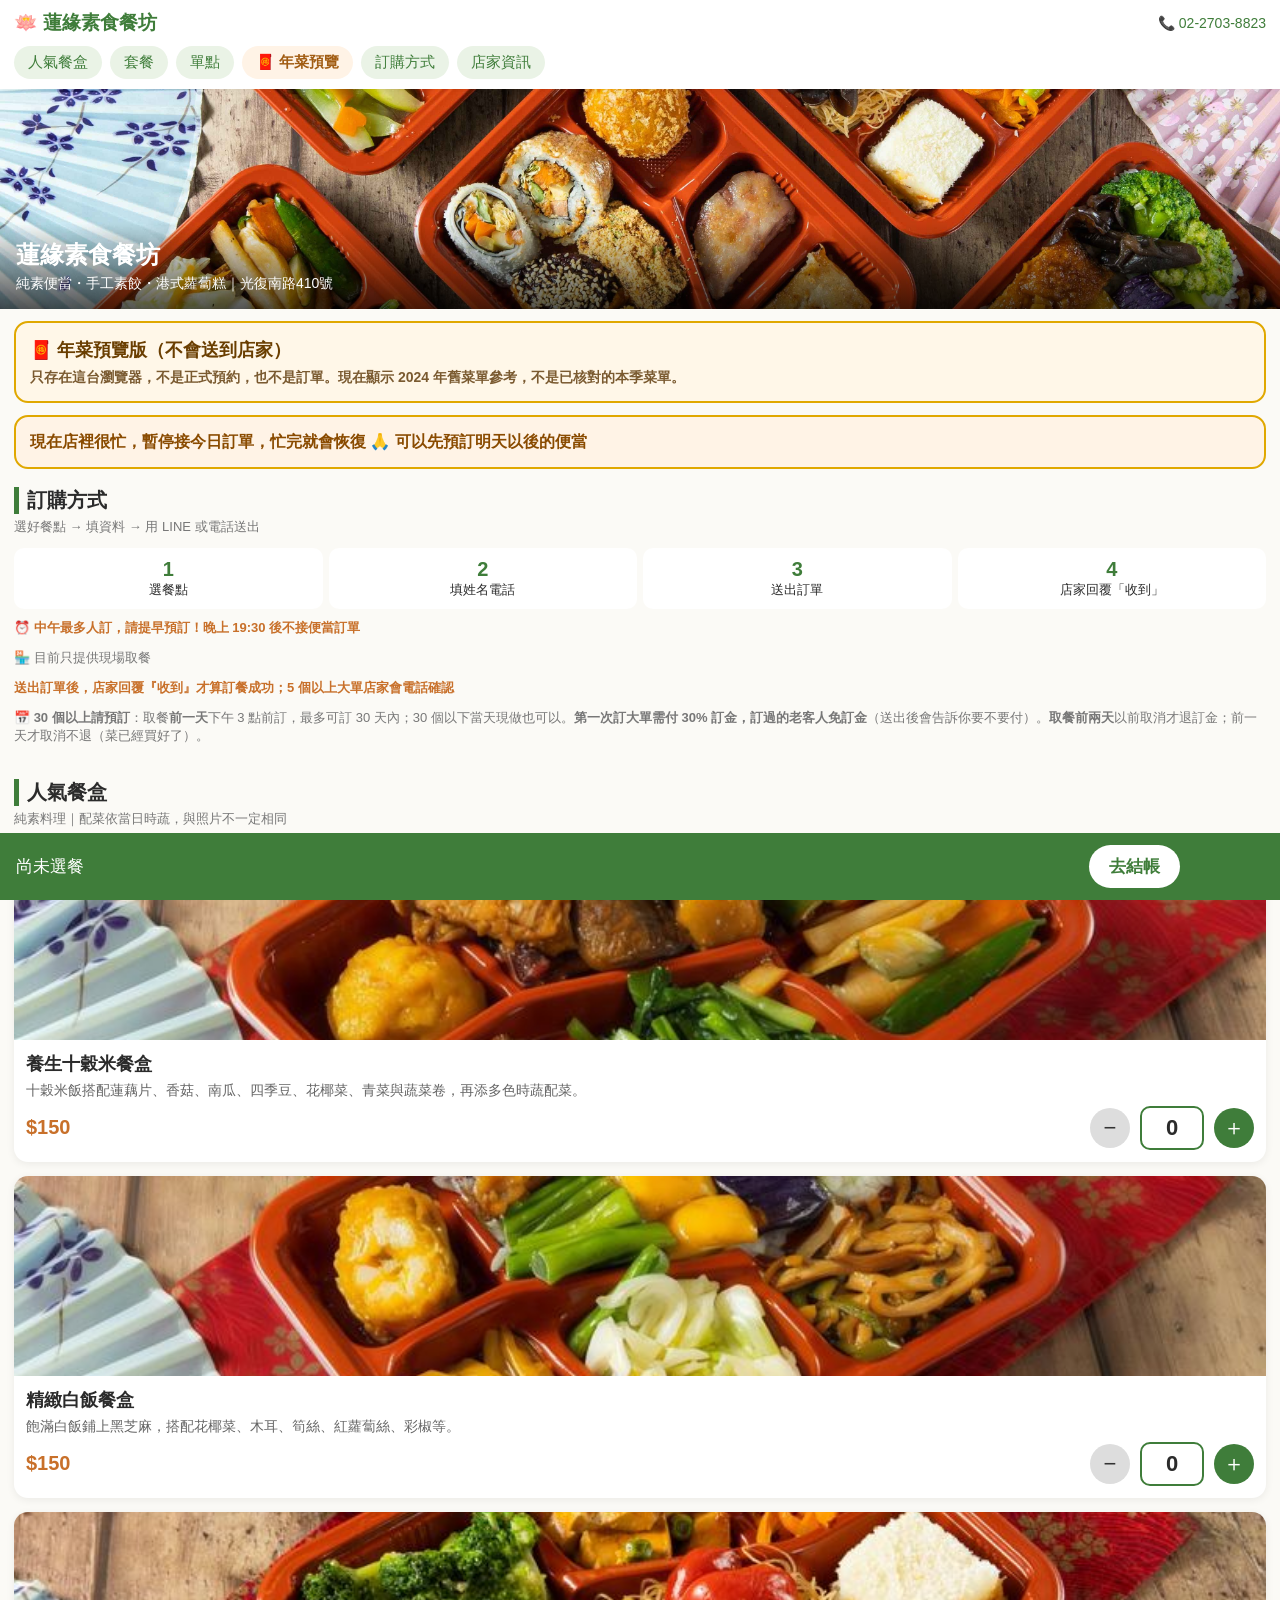
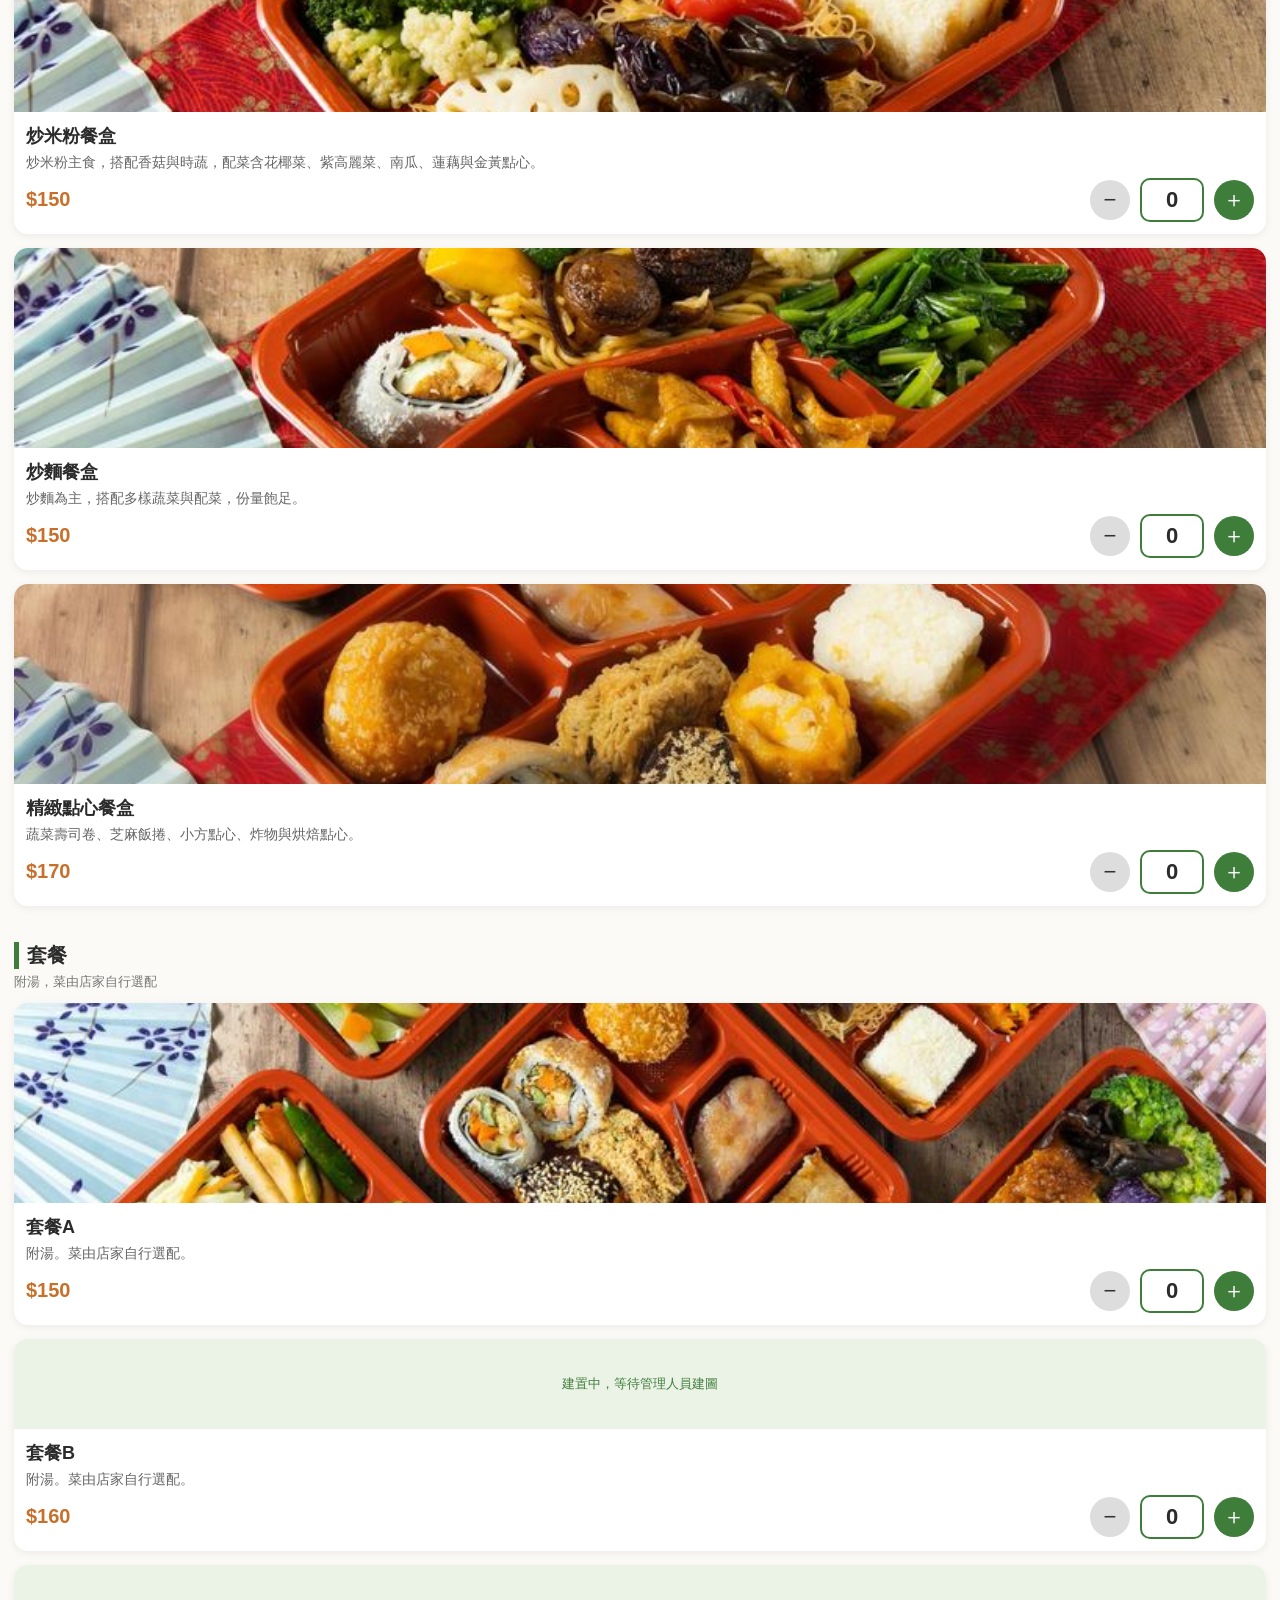
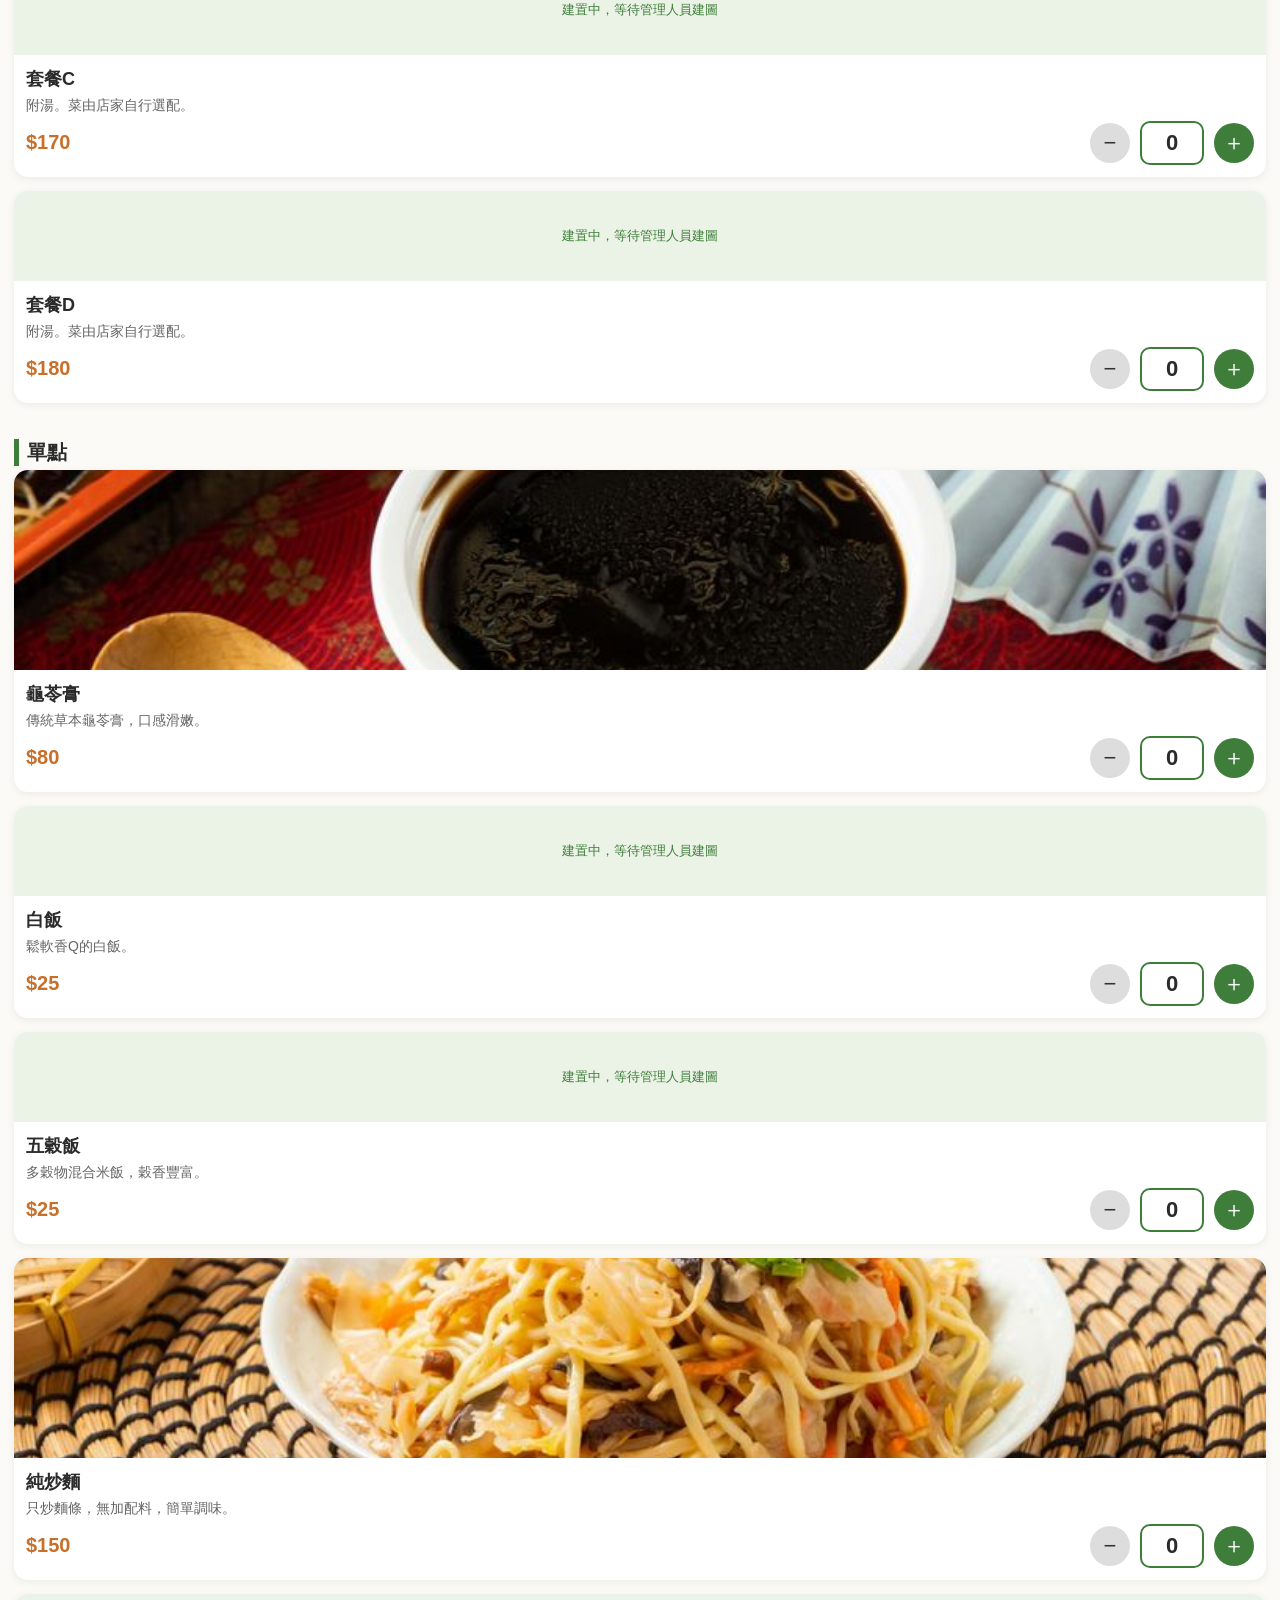
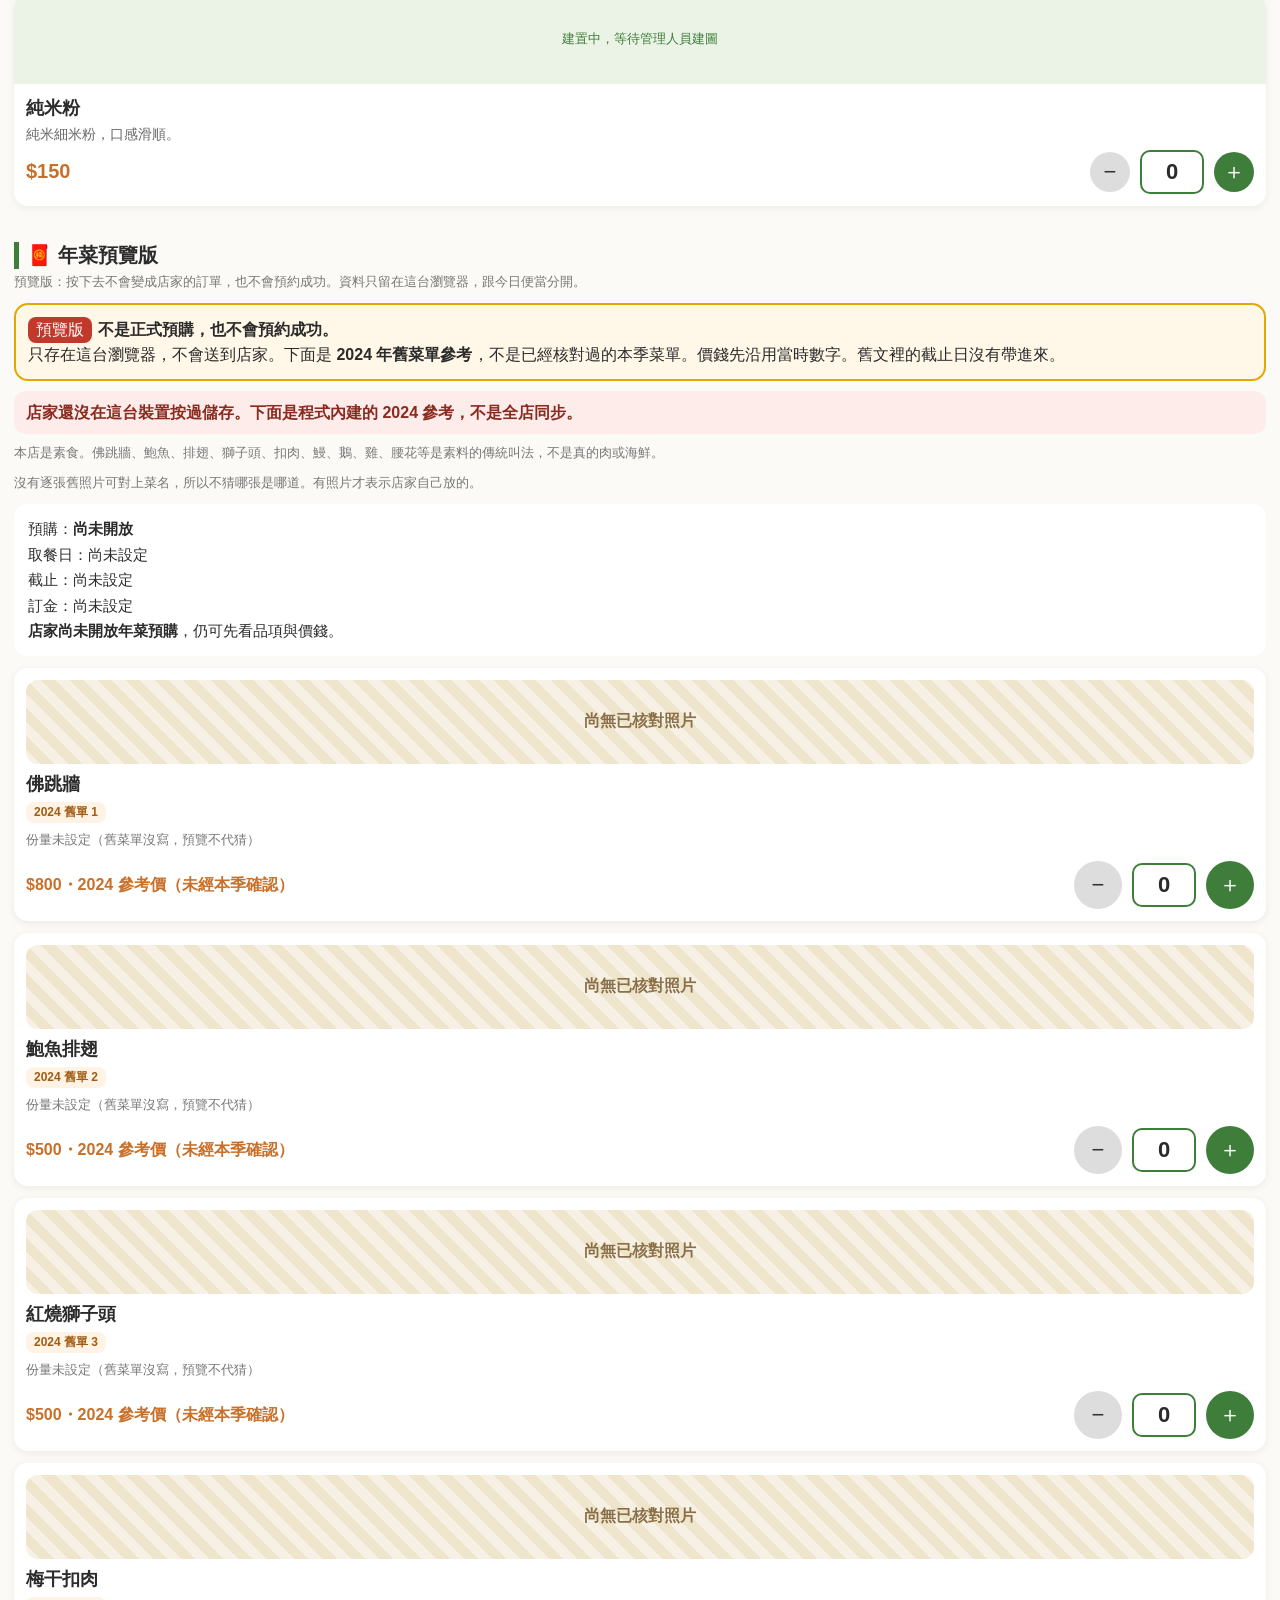
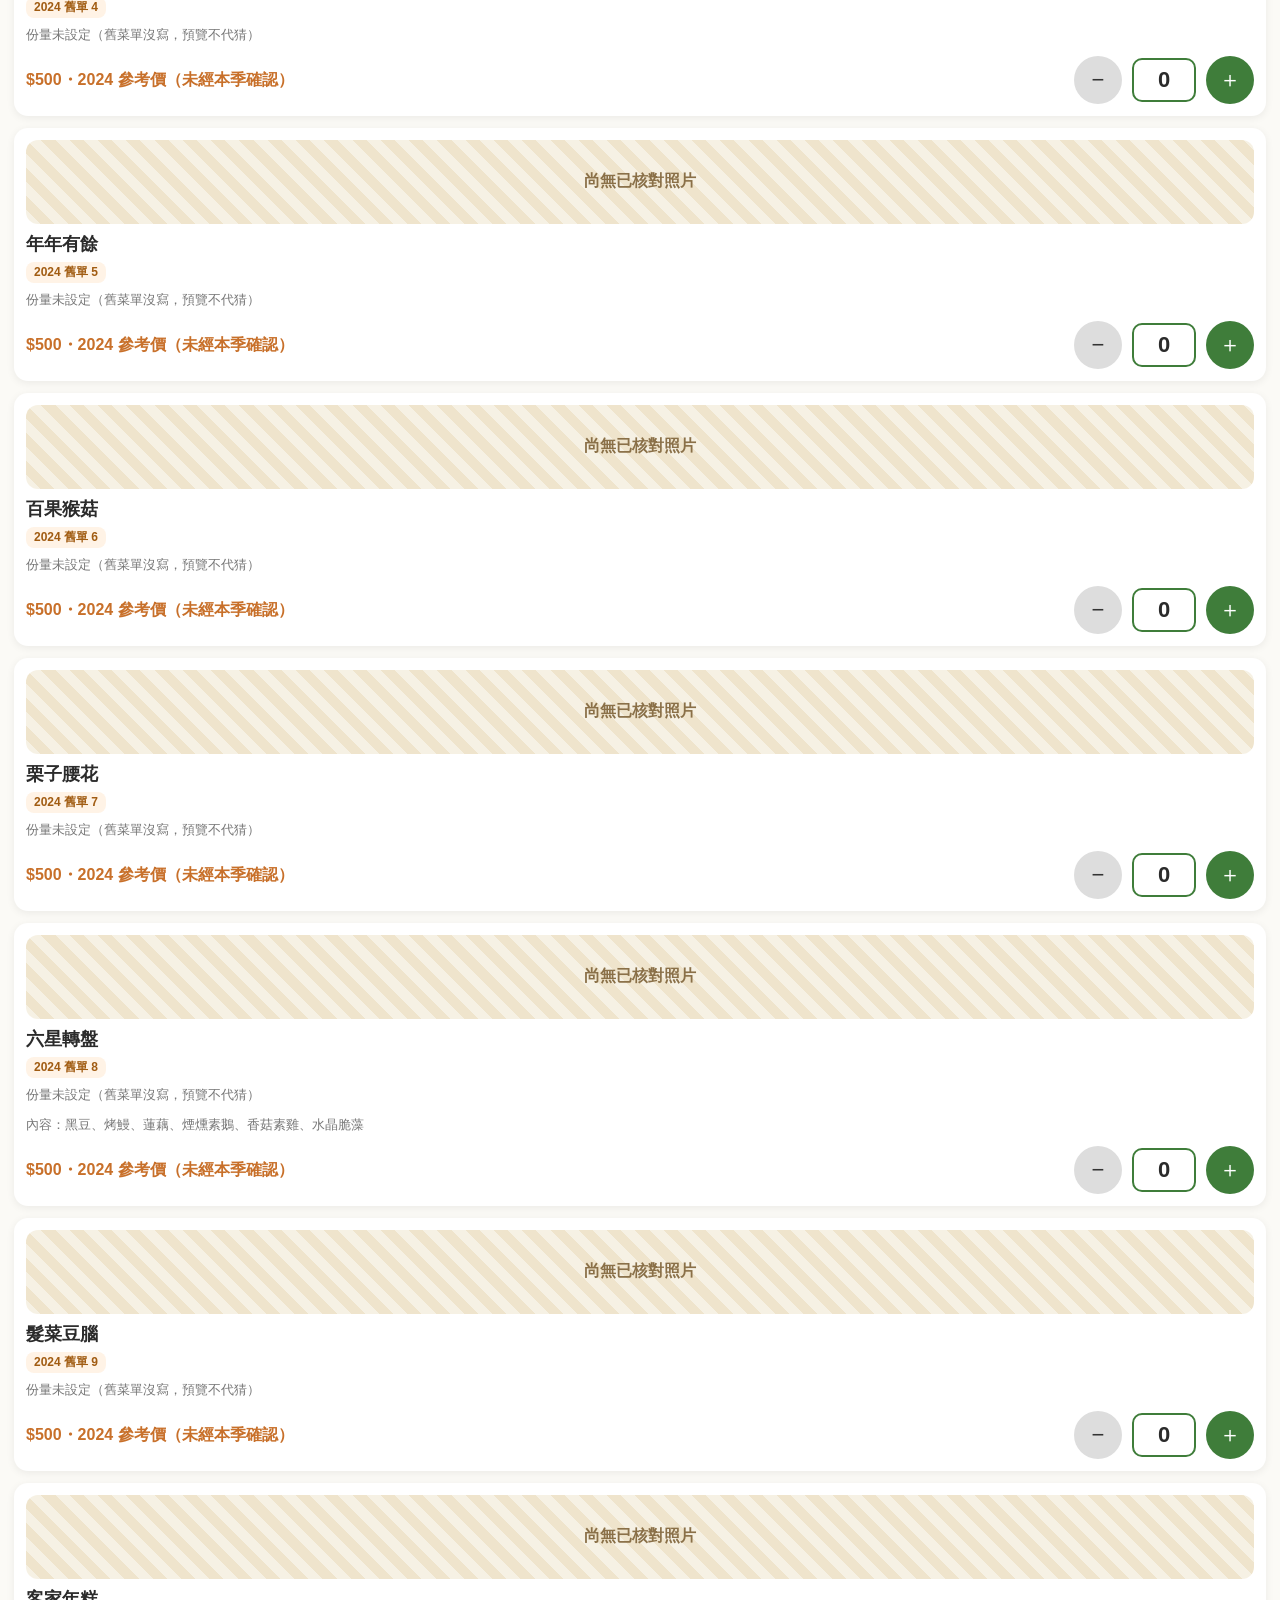
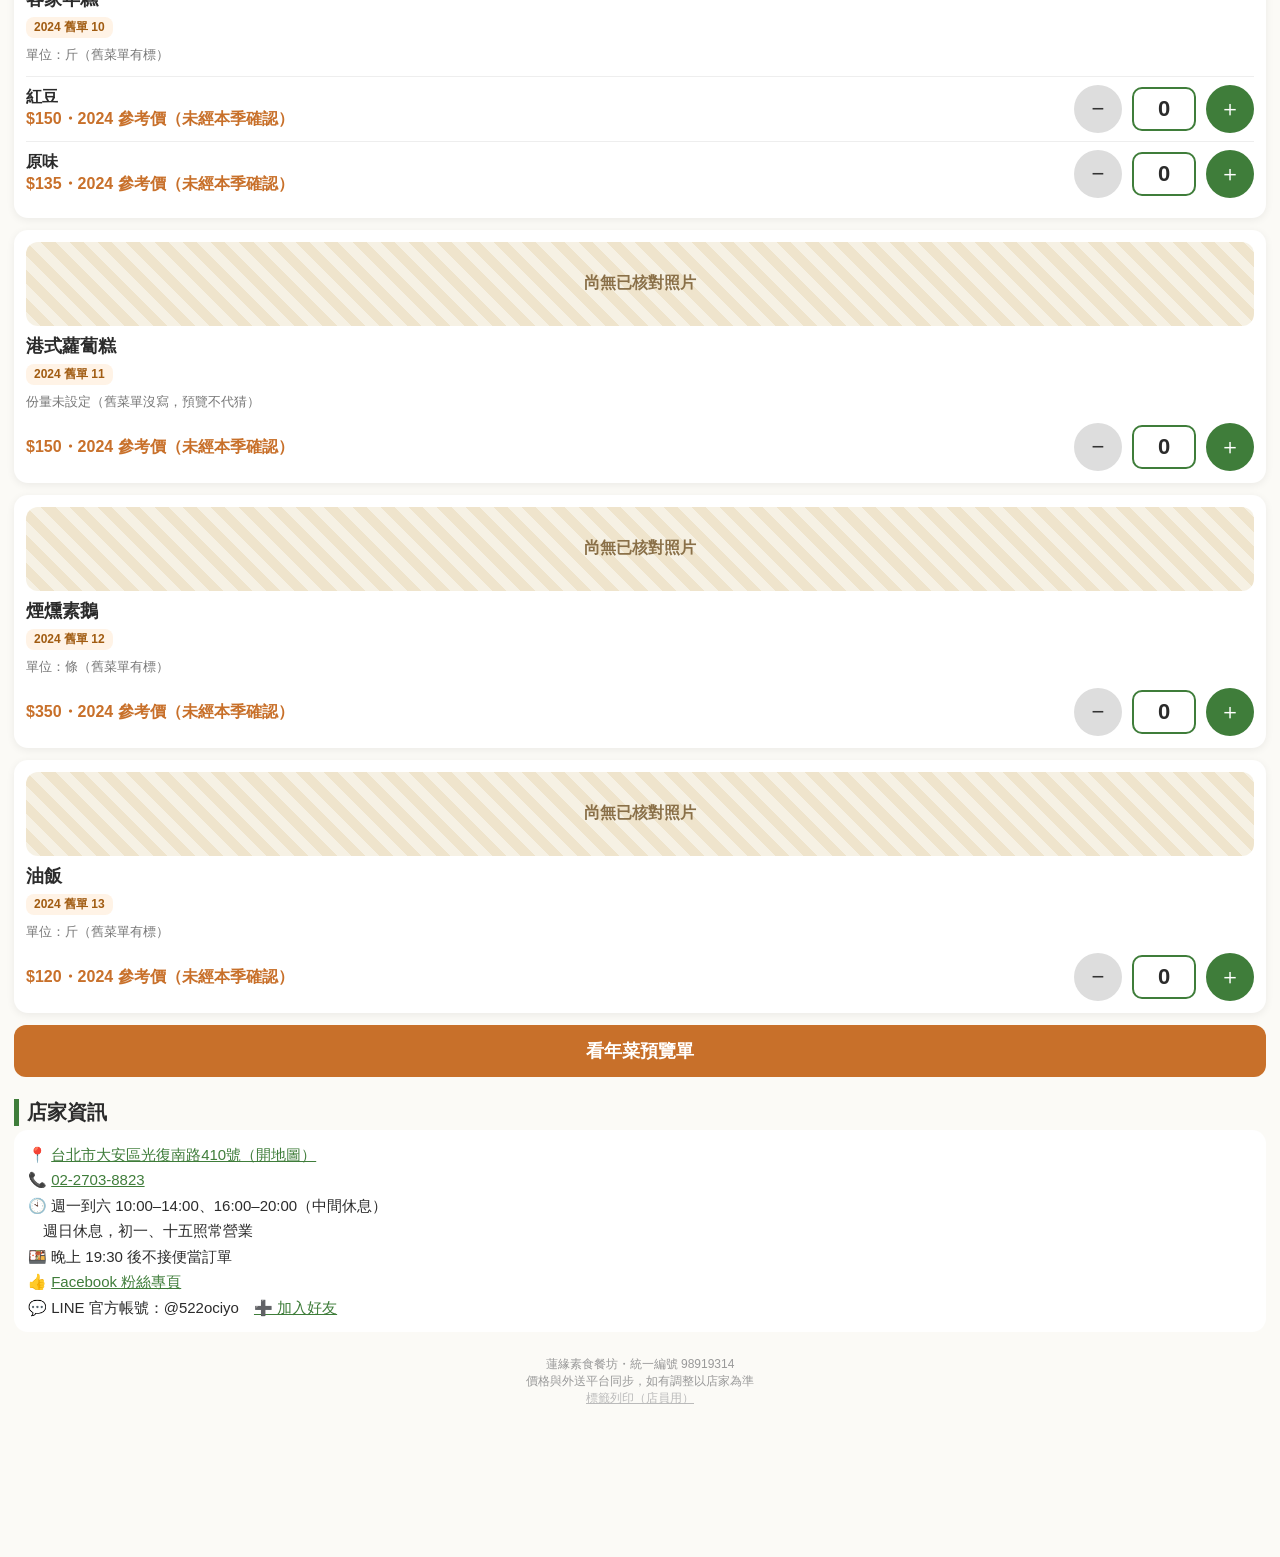
==== commit c6520e7e: "標明年菜為預覽版：本機成功不是預約，也不會送到店家 Co-authored-by: yzsueuudpwos-lab <yzsueuudpwos-lab@users.noreply.github.co" ====
--- a/index.html
+++ b/index.html
@@ -100,9 +100,9 @@
 .mdl .rd{background:#c0392b;color:#fff}.mdl .gy{background:#e5e5e5;color:#333}.mdl .ln{background:#06c755;color:#fff}.mdl .sm{font-size:15px;color:#777}
 </style></head><body>
 <header><div class="top"><b>🪷 蓮緣素食餐坊</b><a href="tel:0227038823">📞 02-2703-8823</a></div>
-<nav><span id="catNav"><a href="#c1">人氣餐盒</a><a href="#c2">套餐</a><a href="#c3">單點</a></span><a class="ymnav" href="#yearmeal">🧧 年菜預購</a><a href="#how">訂購方式</a><a href="#info">店家資訊</a></nav></header>
+<nav><span id="catNav"><a href="#c1">人氣餐盒</a><a href="#c2">套餐</a><a href="#c3">單點</a></span><a class="ymnav" href="#yearmeal">🧧 年菜預覽</a><a href="#how">訂購方式</a><a href="#info">店家資訊</a></nav></header>
 <div class="hero"><img src="店家封面.jpg" alt="蓮緣素食"><div><h1>蓮緣素食餐坊</h1><p>純素便當・手工素餃・港式蘿蔔糕｜光復南路410號</p></div></div>
-<a class="ymentry" id="yearEntry" href="#yearmeal">🧧 年菜預購（跟今日便當分開）<span>現在顯示 2024 年舊菜單參考，不是已核對的本季菜單。取餐日要等店家設定，不會變成今天的便當。</span></a>
+<a class="ymentry" id="yearEntry" href="#yearmeal">🧧 年菜預覽版（不會送到店家）<span>只存在這台瀏覽器，不是正式預約，也不是訂單。現在顯示 2024 年舊菜單參考，不是已核對的本季菜單。</span></a>
 
 <div id="pauseBan" style="display:none;margin:12px 14px 0;background:#fff3e6;border:2px solid #e0a800;border-radius:14px;padding:12px 14px;font-size:16px;line-height:1.6;font-weight:700;color:#8a4b00"></div>
 <section id="how"><h2>訂購方式</h2><p class="note">選好餐點 → 填資料 → 用 LINE 或電話送出</p>
@@ -112,10 +112,10 @@
 <p class="note">📅 <b>30 個以上請預訂</b>：取餐<b>前一天</b>下午 3 點前訂，最多可訂 30 天內；30 個以下當天現做也可以。<b>第一次訂大單需付 30% 訂金，訂過的老客人免訂金</b>（送出後會告訴你要不要付）。<b>取餐前兩天</b>以前取消才退訂金；前一天才取消不退（菜已經買好了）。</p></section>
 
 <div id="menuSecs"></div>
-<section id="yearmeal"><h2>🧧 年菜預購</h2>
-<p class="note">這區跟上面的今日便當分開結帳，不會進今天的取餐時段。</p>
+<section id="yearmeal"><h2>🧧 年菜預覽版</h2>
+<p class="note">預覽版：按下去不會變成店家的訂單，也不會預約成功。資料只留在這台瀏覽器，跟今日便當分開。</p>
 <div id="ymRoot"><p class="note">讀取年菜目錄…</p></div>
-<button type="button" class="btn" id="ymOpenSheetBtn">看年菜預購單</button>
+<button type="button" class="btn" id="ymOpenSheetBtn">看年菜預覽單</button>
 </section>
 
 
@@ -148,7 +148,8 @@
 <button class="btn" onclick="closeSheet()" style="background:#fff;color:#555;border:1.5px solid #bbb;font-size:15px;padding:10px">← 返回修改</button>
 </div></div>
 <div id="ysheet"><div class="in">
-<h2>年菜預購單・範例</h2>
+<h2>預覽版・不是正式預購</h2>
+<p class="note">這張單只留在這台瀏覽器，不會送到店家，也不是預約。</p>
 <button type="button" class="back" id="ymClose">← 返回年菜</button>
 <div id="ymLines"></div>
 <div class="info" id="ymSeasonBox" style="margin-top:8px"></div>
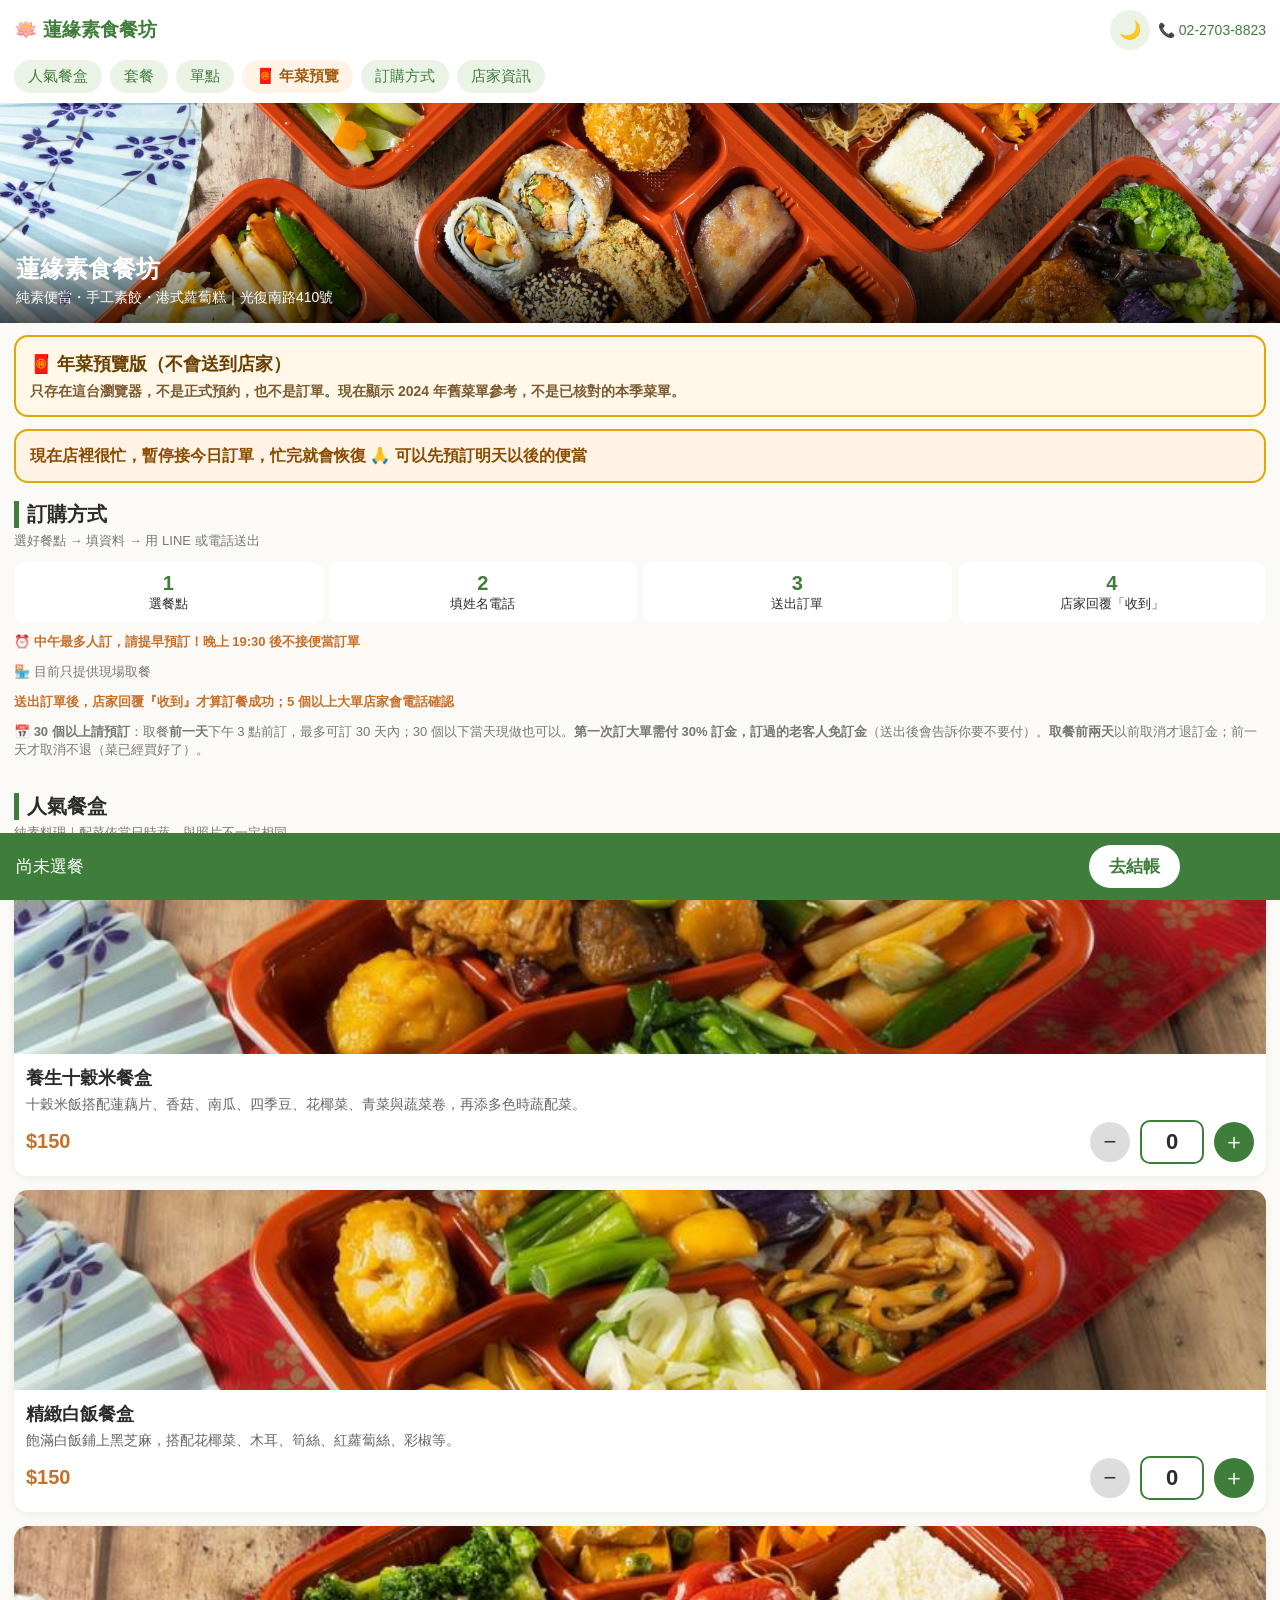
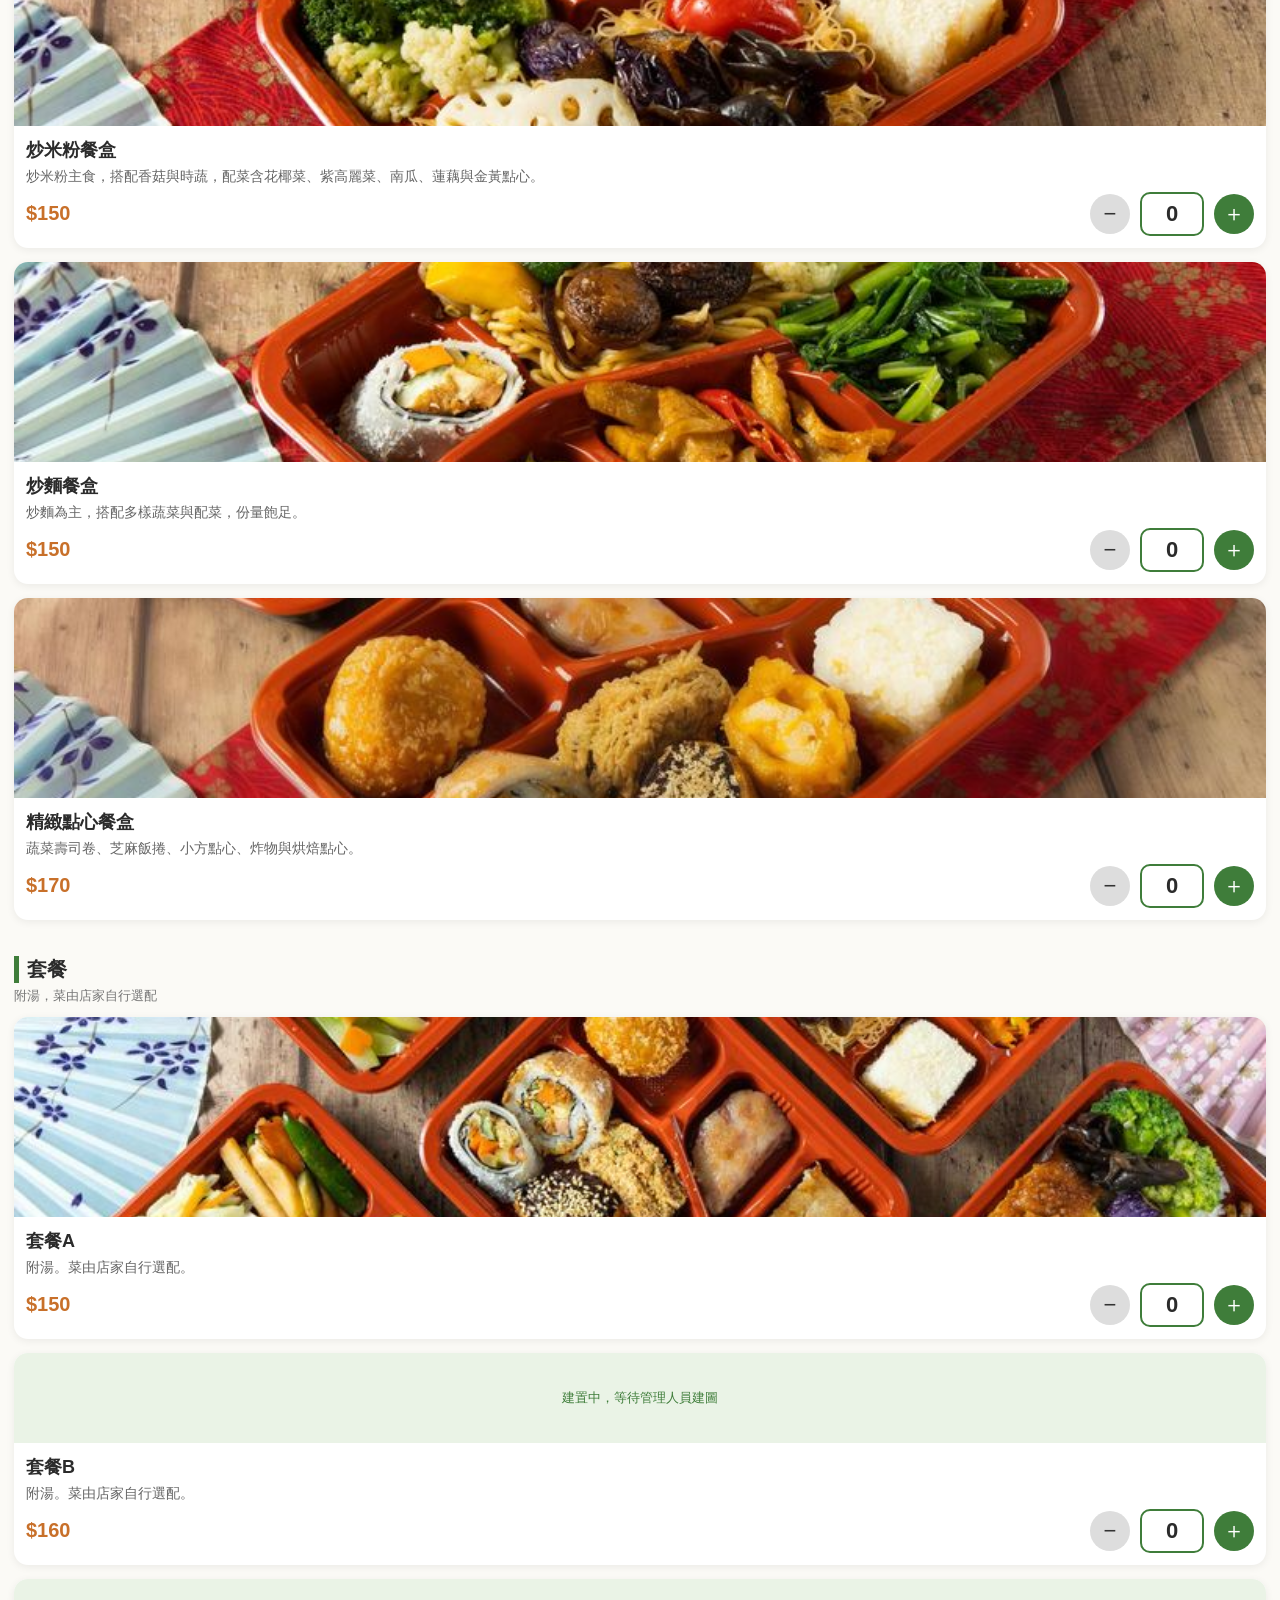
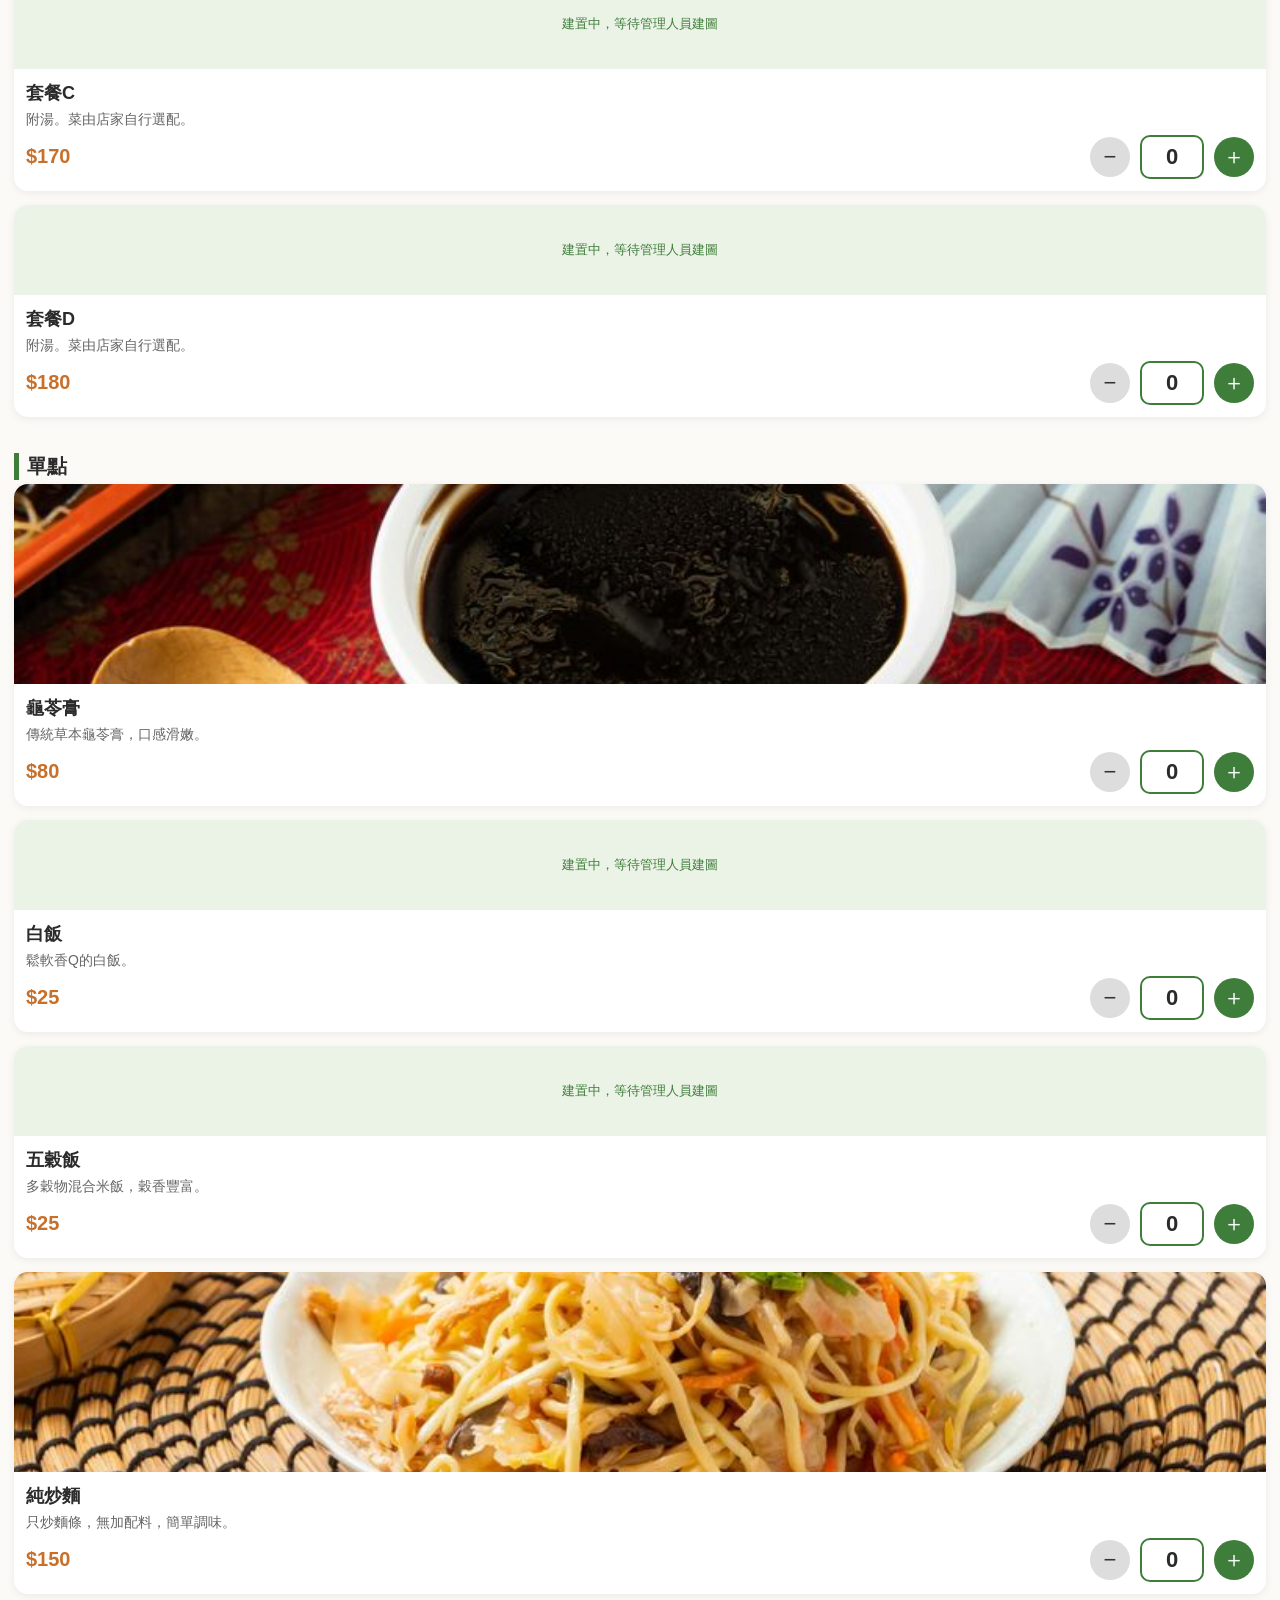
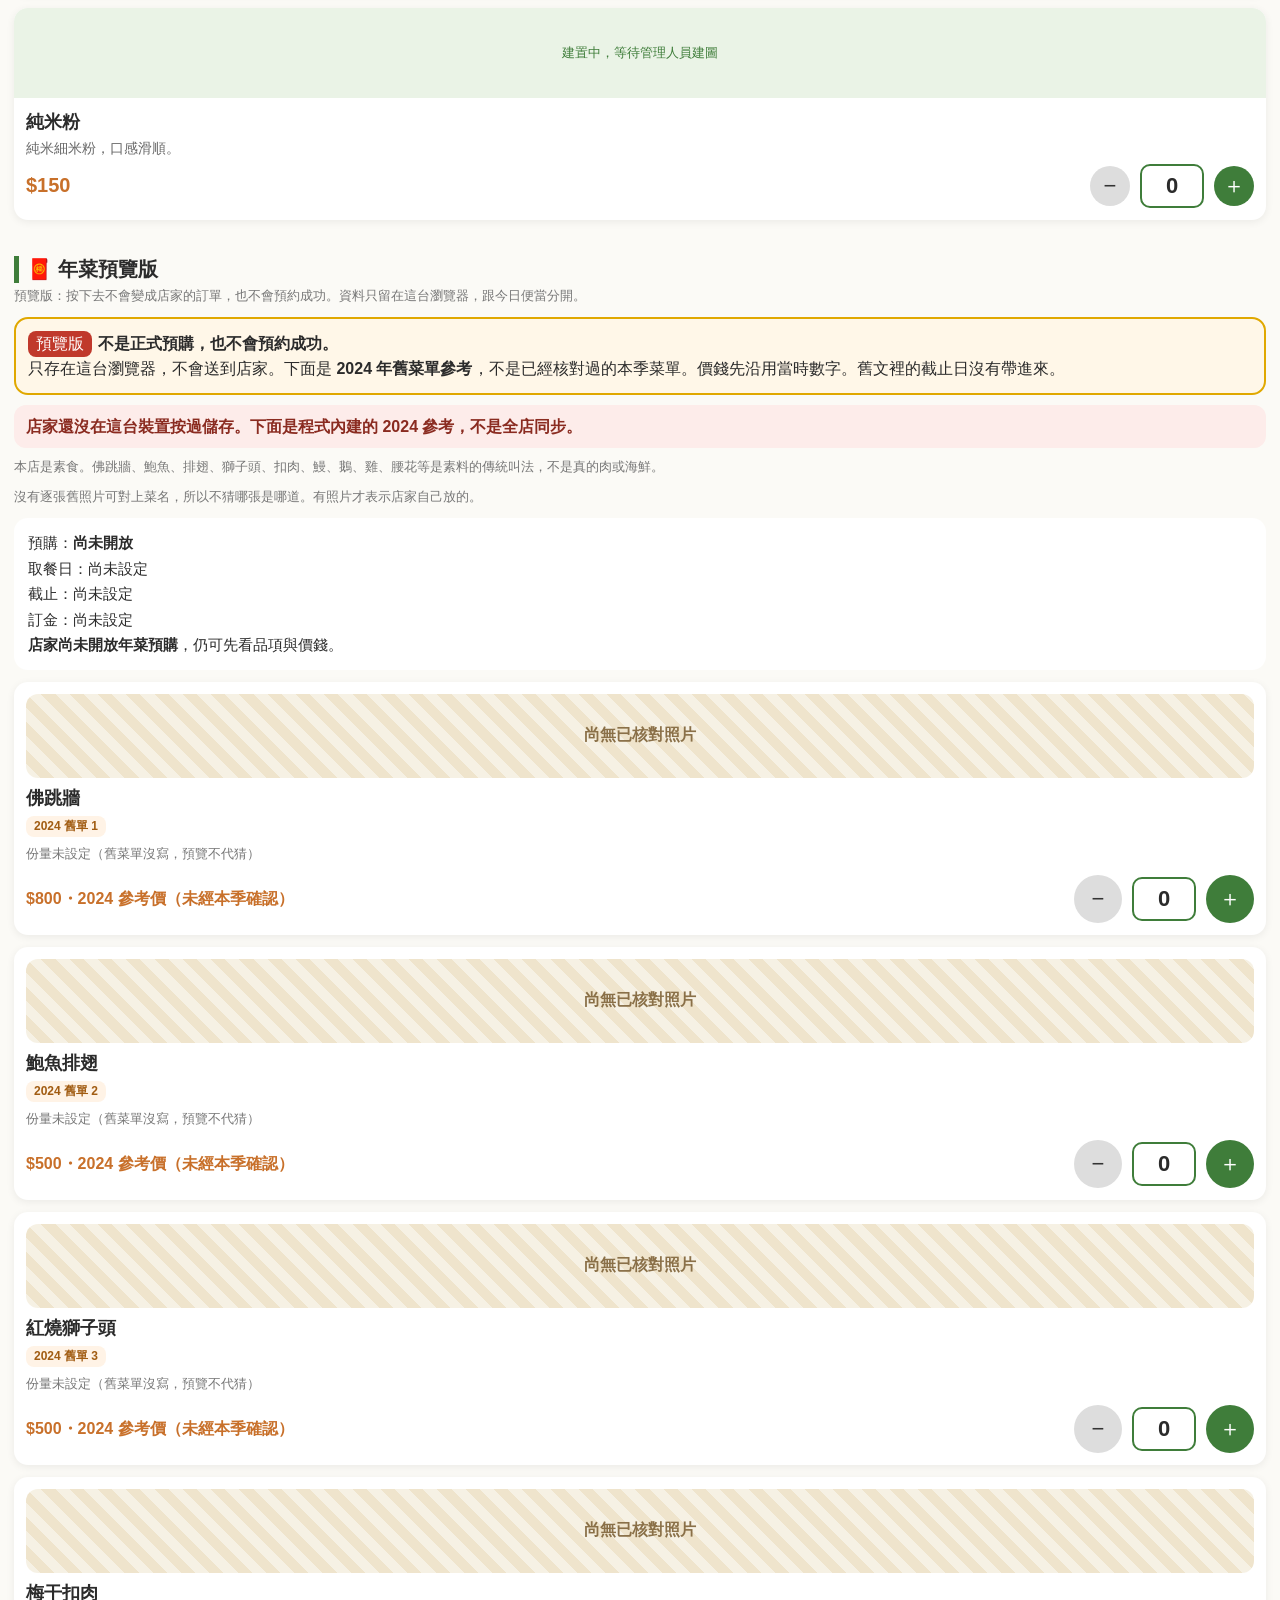
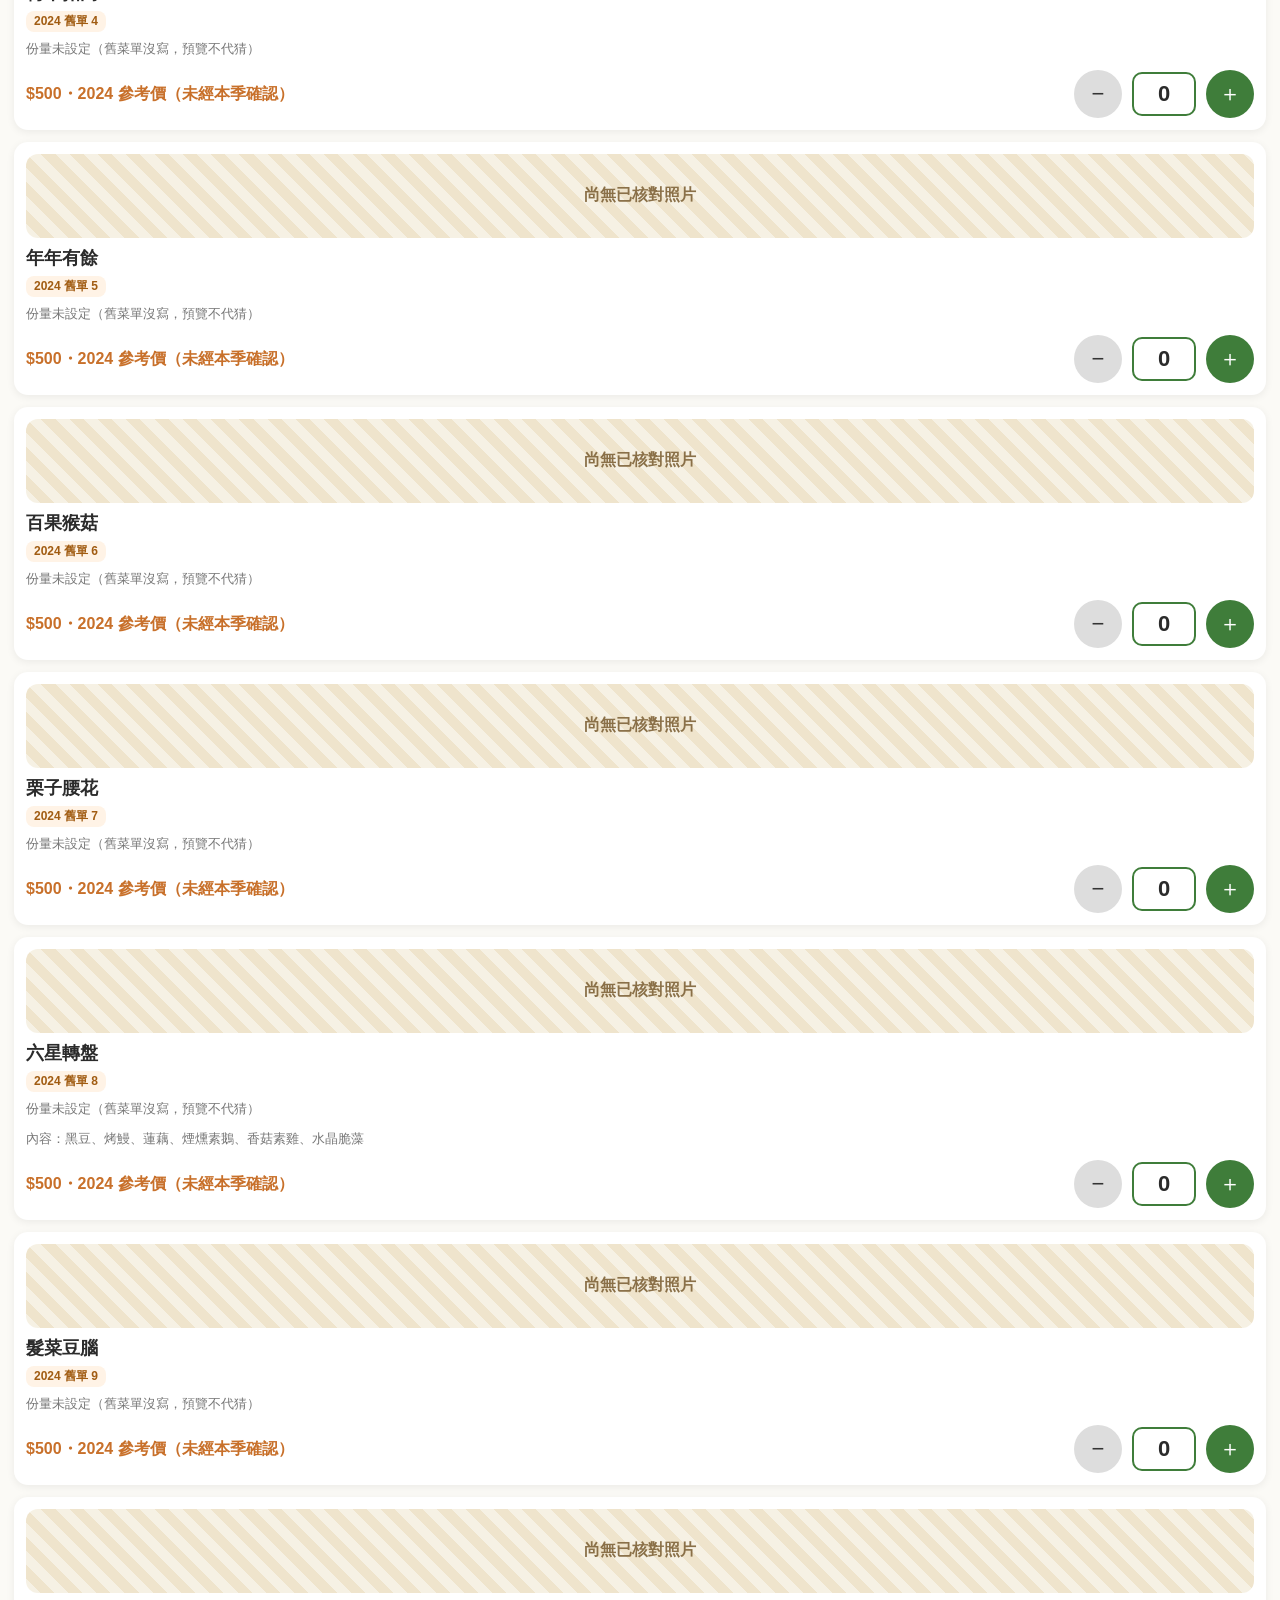
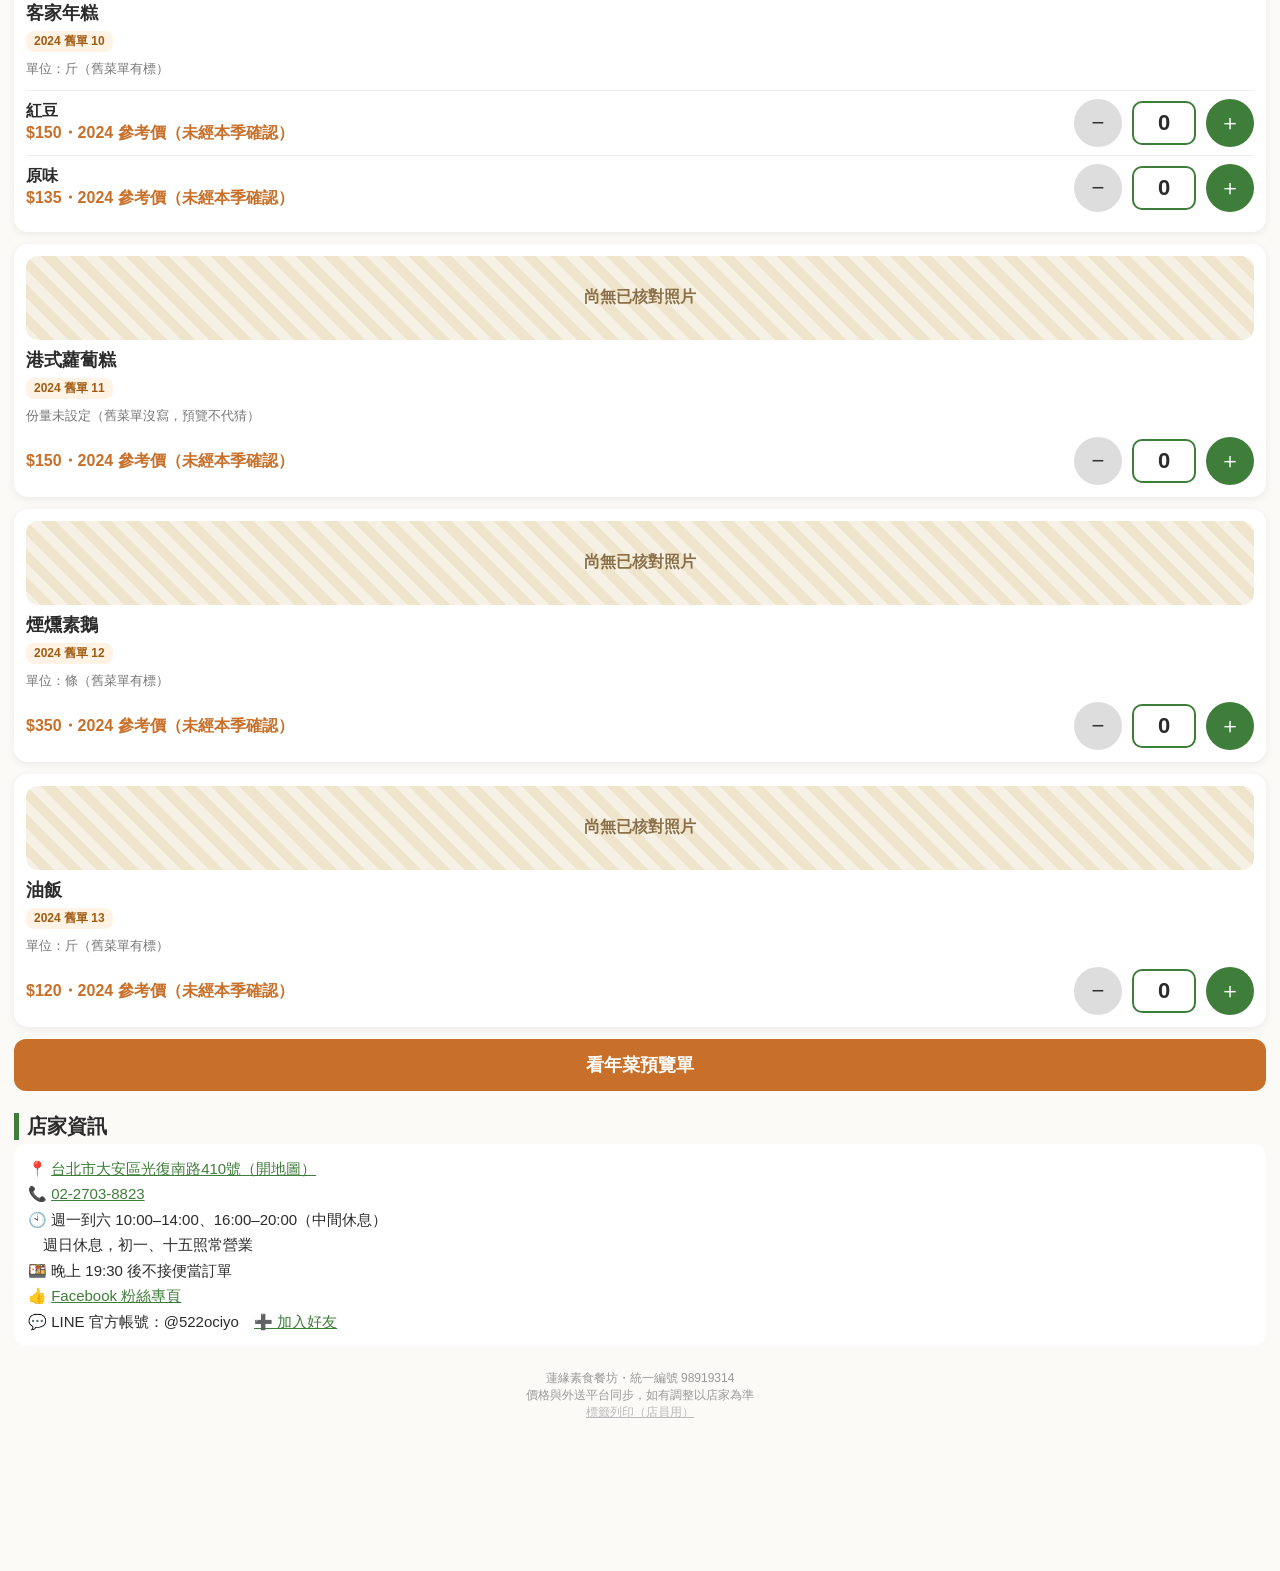
==== commit 1e1b2122: "Deploy dark mode + first-load skeleton (approved 2026-11-11) Add ly-theme.js, ly-theme.css, and ly-s" ====
--- a/index.html
+++ b/index.html
@@ -1,5 +1,6 @@
 <!doctype html><html lang="zh-Hant"><head><meta charset="utf-8">
 <meta name="viewport" content="width=device-width,initial-scale=1,viewport-fit=cover">
+<link rel="manifest" href="manifest-customer.json"><meta name="theme-color" content="#3f7d3a"><script src="ly-theme.js"></script><link rel="icon" href="icon.png"><link rel="apple-touch-icon" href="icon.png"><meta name="apple-mobile-web-app-capable" content="yes"><meta name="mobile-web-app-capable" content="yes"><meta name="apple-mobile-web-app-title" content="蓮緣點餐"><link rel="stylesheet" href="ly-feel.css"><script src="ly-feel.js"></script><script src="ly-skeleton.js"></script>
 <title>蓮緣素食餐坊｜台北光復南路純素便當・線上預訂自取</title>
 <meta name="description" content="蓮緣素食餐坊（台北市大安區光復南路410號）純素便當、餐盒、套餐線上預訂，現場自取。電話 02-2703-8823，週一至六 10:00–14:00、16:00–20:00。">
 <link rel="canonical" href="https://yzsueuudpwos-lab.github.io/lianyuan/">
@@ -98,9 +99,12 @@
 #yearmeal{scroll-margin-top:72px}
 .seg{display:flex;gap:8px;margin:6px 0 4px}.seg button{flex:1;font-size:18px;font-weight:700;padding:14px 4px;border:2px solid var(--g);border-radius:14px;background:#fff;color:var(--g)}.seg button.on{background:var(--g);color:#fff}.seg button:disabled{opacity:.4}
 .mdl .rd{background:#c0392b;color:#fff}.mdl .gy{background:#e5e5e5;color:#333}.mdl .ln{background:#06c755;color:#fff}.mdl .sm{font-size:15px;color:#777}
-</style></head><body>
-<header><div class="top"><b>🪷 蓮緣素食餐坊</b><a href="tel:0227038823">📞 02-2703-8823</a></div>
+</style>
+<link rel="stylesheet" href="ly-theme.css">
+</head><body>
+<header><div class="top"><b>🪷 蓮緣素食餐坊</b><span class="top-r"><button type="button" id="theme-btn" class="theme-btn" aria-label="改成深色模式">🌙</button><a href="tel:0227038823">📞 02-2703-8823</a></span></div>
 <nav><span id="catNav"><a href="#c1">人氣餐盒</a><a href="#c2">套餐</a><a href="#c3">單點</a></span><a class="ymnav" href="#yearmeal">🧧 年菜預覽</a><a href="#how">訂購方式</a><a href="#info">店家資訊</a></nav></header>
+<div class="a2hs" id="a2hs" role="note" hidden><span class="a2hs-t">📲 把蓮緣點餐加到主畫面，用起來會全螢幕像 App：Safari 點分享 → 加入主畫面</span><button type="button" class="a2hs-x" id="a2hs-x" aria-label="關閉提示">✕</button></div>
 <div class="hero"><img src="店家封面.jpg" alt="蓮緣素食"><div><h1>蓮緣素食餐坊</h1><p>純素便當・手工素餃・港式蘿蔔糕｜光復南路410號</p></div></div>
 <a class="ymentry" id="yearEntry" href="#yearmeal">🧧 年菜預覽版（不會送到店家）<span>只存在這台瀏覽器，不是正式預約，也不是訂單。現在顯示 2024 年舊菜單參考，不是已核對的本季菜單。</span></a>
 
@@ -143,7 +147,7 @@
 <label>備註</label><textarea id="nt" rows="2" placeholder="例如：要收據、少飯"></textarea>
 <p class="note" style="color:#c8702a;font-weight:700">送出訂單後，店家回覆『收到』才算訂餐成功；5 個以上大單店家會電話確認</p>
 <div id="review" style="background:#f6faf3;border:2px solid #cfe5c4;border-radius:12px;padding:12px 14px;margin:14px 0 8px;font-size:16px;line-height:1.7"></div>
-<a class="btn line" id="lineBtn" href="#" onclick="lineShare();return false" style="font-size:20px;padding:18px">✅ 確定送出（用 LINE）</a>
+<a class="btn line" id="lineBtn" href="#" onclick="lineShare();return lyNoNav(event)" style="font-size:20px;padding:18px">✅ 確定送出（用 LINE）</a>
 <p class="note">會開啟蓮緣 LINE 官方帳號，訂單已幫你打好，按「傳送」即可</p>
 <button class="btn" onclick="closeSheet()" style="background:#fff;color:#555;border:1.5px solid #bbb;font-size:15px;padding:10px">← 返回修改</button>
 </div></div>
@@ -188,14 +192,20 @@
  document.getElementById('menuSecs').innerHTML=cats.map((c,j)=>`<section id="${sid(c)}"><h2>${esc(c)}</h2>${CATNOTE[c]?`<p class="note">${CATNOTE[c]}</p>`:''}<div id="L${j}"></div></section>`).join('');
  document.getElementById('catNav').innerHTML=cats.map(c=>`<a href="#${sid(c)}">${esc(c)}</a>`).join('');
 M.forEach((m,i)=>{const so=!!S.soldOut[m[1]],img=imgOf(m),L=m[5].lim?`<span class="lim">🧧 限定 ${md(m[5].from)}–${md(m[5].to)} 取餐</span>`:'';document.getElementById('L'+cats.indexOf(m[0])).insertAdjacentHTML('beforeend',`<div class="card${so?' so':''}">${img?`<img loading="lazy" src="${esc(img)}" alt="${esc(m[1])}">`:'<div class="noimg">建置中，等待管理人員建圖</div>'}<div class="ci"><h3>${esc(m[1])}</h3>${L}<p>${esc(m[3])}</p><div class="row"><span class="price">$${m[2]}</span>${so?'<span class="sold">今天賣完・明天起可訂</span>':''}<div class="qty"><button class="m" onclick="chg(${i},-1)">−</button><input class="qin" id="q${i}" value="${q[i]}" type="text" inputmode="numeric" pattern="[0-9]*" maxlength="3" enterkeyhint="done" aria-label="${esc(m[1])} 數量" onfocus="this.select()" oninput="setQ(${i},this.value,false)" onchange="setQ(${i},this.value,true)" onblur="setQ(${i},this.value,true)" onkeydown="if(event.key==='Enter'){event.preventDefault();this.blur()}"><button onclick="chg(${i},1)">＋</button></div></div></div></div>`)});try{window.ymOnMenuRender&&window.ymOnMenuRender()}catch(err){}}
-render();
+// 第一次載入菜單：內容區先顯示骨架，資料到了再換真實菜單。之後每 2 分鐘重整不要再蓋骨架（避免閃爍）。
+let lyMenuFirst=true;
+function lyMenuDone(fromNet){
+  render();
+  upd();
+  if(lyMenuFirst){lyMenuFirst=false;if(window.lySkeleton)window.lySkeleton.hideFirst(document.getElementById('menuSecs'))}
+}
 // 讀店家設定（價錢、照片、今天賣完、預訂日曆）；讀不到就用 menu.js 的預設值
 function jsonp(p){return new Promise((res,rej)=>{const cb='cb'+Date.now()+Math.floor(Math.random()*1e4),sc=document.createElement('script');const t=setTimeout(()=>{clean();rej('timeout')},8000);
  function clean(){clearTimeout(t);delete window[cb];sc.remove()}window[cb]=d=>{clean();d&&d.ok?res(d):rej(d&&d.error)};sc.onerror=()=>{clean();rej('net')};
  sc.src=GAS_URL+'?'+new URLSearchParams({...p,callback:cb,_:Date.now()});document.body.appendChild(sc)})}
-function loadS(){if(!GAS_URL)return Promise.resolve();return jsonp({action:'settings'}).then(d=>{S=d;if(Array.isArray(d.menu))setMenu(d.menu);else{S.menu=null;M.forEach((m,i)=>{const p=+(d.price||{})[m[1]];if(p>0)m[2]=p})}render();upd();banner();if(!S.open&&!window.PM_SHOWN){window.PM_SHOWN=1;document.getElementById('pauseMdl').style.display='flex'}}).catch(()=>{})}
+function loadS(){if(!GAS_URL)return Promise.resolve().then(()=>lyMenuDone(false));return jsonp({action:'settings'}).then(d=>{S=d;if(Array.isArray(d.menu))setMenu(d.menu);else{S.menu=null;M.forEach((m,i)=>{const p=+(d.price||{})[m[1]];if(p>0)m[2]=p})}lyMenuDone(true);banner();if(!S.open&&!window.PM_SHOWN){window.PM_SHOWN=1;document.getElementById('pauseMdl').style.display='flex'}}).catch(()=>{lyMenuDone(false)})}
 banner();setInterval(()=>loadS(),120000);
-loadS();
+if(window.lySkeleton)window.lySkeleton.showFirst(document.getElementById('menuSecs'));loadS();
 function chg(i,d){window.OID=null;window.SID=null;q[i]=Math.min(999,Math.max(0,q[i]+d));document.getElementById('q'+i).value=q[i];upd()}
 // 直接打數字：只留 0–999 的整數，空白算 0；打字中不硬改空白，離開時才補 0
 function setQ(i,v,fin){const d=String(v).replace(/[^0-9]/g,'').slice(0,3),n=Math.min(999,parseInt(d||'0',10));const e=document.getElementById('q'+i);if(fin||e.value!==d)e.value=(!fin&&d==='')?'':String(n);if(q[i]!==n){window.OID=null;window.SID=null}q[i]=n;upd()}
@@ -271,8 +281,8 @@
 function preTimes(){const sel=document.getElementById('tm'),k=document.getElementById('pd').value;sel.innerHTML='';if(!k)return;const [y,m,dd]=k.split('-').map(Number),day=new Date(y,m-1,dd);
  addDay(sel,day,`${m}/${dd}（${WK[day.getDay()]}）`,null)}
 ['nm','ph'].forEach(k=>{const e=document.getElementById(k);e.value=localStorage.getItem('ly_'+k)||'';e.addEventListener('input',()=>localStorage.setItem('ly_'+k,e.value))});
-function tmOk(){if(!document.getElementById('tm').value){alert(isPre()?'這個數量目前沒有可預訂的日子，請打電話 02-2703-8823':'請選取餐時間');return false}return true}
-function ok(){if(!tmOk())return false;if(!document.getElementById('nm').value.trim()||!document.getElementById('ph').value.trim()){alert('請填姓名和電話');return false}return true}
+function tmOk(){if(!document.getElementById('tm').value){lyHaptic('error');alert(isPre()?'這個數量目前沒有可預訂的日子，請打電話 02-2703-8823':'請選取餐時間');return false}return true}
+function ok(){if(!tmOk())return false;if(!document.getElementById('nm').value.trim()||!document.getElementById('ph').value.trim()){lyHaptic('error');alert('請填姓名和電話');return false}return true}
 function review(){const r=document.getElementById('review');if(!r)return;const v=id=>(document.getElementById(id)||{}).value||'',tm=document.getElementById('tm'),pd=document.getElementById('pd'),pre=isPre();
  const tl=tm&&tm.selectedIndex>=0&&tm.options[tm.selectedIndex]?tm.options[tm.selectedIndex].text:'（請選時間）',dl=pre&&pd&&pd.selectedIndex>=0&&pd.options[pd.selectedIndex]?pd.options[pd.selectedIndex].text+' ':'';
  r.innerHTML='<b style="font-size:17px">🧾 請確認你的訂單</b><br>'+M.map((m,i)=>q[i]?esc(m[1])+' × '+q[i]+'　$'+(m[2]*q[i]):null).filter(Boolean).join('<br>')+'<div style="border-top:1px dashed #9c9;margin:6px 0;font-weight:700;font-size:18px">合計 $'+tot()+'（共 '+cnt()+' 份）</div>🕒 取餐：'+esc(dl+tl)+'<br>👤 '+(esc(v('nm').trim())||'<span style="color:#c0392b">（請填姓名）</span>')+'　📱 '+(esc(v('ph').trim())||'<span style="color:#c0392b">（請填電話）</span>')+(v('nt').trim()?'<br>📝 '+esc(v('nt').trim()):'')}
@@ -290,9 +300,10 @@
 let sending=false;
 async function lineShare(){if(sending||!ok())return false;const b=document.getElementById('lineBtn'),old=b.textContent;
  sending=true;b.textContent='⏳ 傳送中…';b.style.opacity=.6;
- window.PREERR='';try{if(!window.SID)await sendGas()}finally{sending=false;b.textContent=old;b.style.opacity=''}
- if(window.PREERR){alert({late:'已經過了這個數量的預訂截止時間，請選晚一點的日子',off:'店家這天不接預訂，請換一天',full:'這天的預訂已經額滿，請換一天',far:'只能預訂 30 天內',soldout:'有餐點今天已賣完，請改選明天以後',paused:'店裡現在暫停接今日訂單，請改選明天以後取餐 🙏',date:'請選預訂日期'}[window.PREERR]||'無法預訂，請打電話 02-2703-8823');loadS().then(setMode);return false}
+ window.PREERR='';try{if(!window.SID)await sendGas()}finally{sending=false;b.textContent=old;b.style.opacity='';lyScan()}
+ if(window.PREERR){lyHaptic('error');alert({late:'已經過了這個數量的預訂截止時間，請選晚一點的日子',off:'店家這天不接預訂，請換一天',full:'這天的預訂已經額滿，請換一天',far:'只能預訂 30 天內',soldout:'有餐點今天已賣完，請改選明天以後',paused:'店裡現在暫停接今日訂單，請改選明天以後取餐 🙏',date:'請選預訂日期'}[window.PREERR]||'無法預訂，請打電話 02-2703-8823');loadS().then(setMode);return false}
  if(cnt()>=PRE_MIN&&window.DEP!==undefined)alert(window.DEP?'💰 這是你第一次訂大單，需付 30% 訂金（約 $'+Math.round(tot()*0.3)+'），店家會跟你聯絡。\n取餐前兩天以前取消，訂金全額退還；前一天才取消不退。':'🙏 你是老客人，這次大單免訂金！\n如要取消，請提早告訴店家。');
+ lyHaptic('success');
  if(window.CT){showOk();return false}
  location.href=lineUrl(txt());return false}
 
@@ -324,4 +335,8 @@
 {const u=new URLSearchParams(location.search);if(u.get('cancel')&&u.get('t'))setTimeout(()=>{const m=document.getElementById('pauseMdl');if(m)m.style.display='none';cancelFlow(u.get('cancel'),u.get('t'))},300)}
 </script>
 <script src="yearmeal-customer.js"></script>
+<script>// 20261110 手感：確定送出加 iPhone 觸覺；加到主畫面提示（客人頁）
+lyScan('#lineBtn');
+lyA2hs('ly-a2hs-dismissed-customer','📲 把蓮緣點餐加到主畫面，用起來會全螢幕像 App：Safari 點分享 → 加入主畫面','📲 把蓮緣點餐加到主畫面，用起來會全螢幕像 App：瀏覽器右上角 ⋮ → 加到主畫面');
+</script>
 </body></html>
--- a/ly-feel.css
+++ b/ly-feel.css
@@ -0,0 +1,11 @@
+/* 20261110 iPhone 觸覺：透明 switch 蓋在按鈕上（照抄記帳 App） */
+.haptic-btn{position:relative;isolation:isolate}
+.ios-haptic{position:absolute;inset:0;z-index:2;overflow:hidden;border-radius:inherit;-webkit-tap-highlight-color:transparent;touch-action:manipulation}
+.ios-haptic input{position:absolute;width:1px;height:1px;margin:0;opacity:0;pointer-events:none}
+.ios-haptic-lab{position:absolute;inset:0;cursor:pointer;margin:0}
+/* 20261110 加到主畫面提示（記帳 App 卡片樣式，改蓮緣綠） */
+.a2hs{position:relative;z-index:10;display:flex;align-items:flex-start;gap:10px;background:#fff;border:1.5px solid #3f7d3a;border-radius:14px;
+  padding:12px 12px 12px 14px;margin:10px 12px;font-size:16px;line-height:1.5;color:#1f3d1c;box-shadow:0 1px 3px rgba(0,0,0,.08);font-family:inherit}
+.a2hs[hidden]{display:none}
+.a2hs .a2hs-t{flex:1}
+.a2hs .a2hs-x{flex:none;margin:0;min-height:36px;min-width:36px;padding:4px 10px;font-size:18px;border:0;border-radius:10px;background:#eaf3e6;color:#3f7d3a;cursor:pointer}
--- a/ly-theme.css
+++ b/ly-theme.css
@@ -0,0 +1,159 @@
+/* 20261111 蓮緣深色模式＋骨架畫面
+   淺色數值等於目前線上頁面（客人頁米底 #fbfaf6、接單頁 #f5f5f0、綠色 #3f7d3a），不要抄記帳的藍色。
+   深色用 html[data-theme="dark"] 覆蓋寫死色碼；系統深色且尚未選淺色時也套用，避免 theme.js 還沒跑完時閃白。 */
+
+:root{color-scheme:light;
+  --bg:#fbfaf6;--fg:#2b2b2b;--card:#fff;--muted:#777;--line:#eee;--grid:#ccc;
+  --input-bg:#fff;--input-border:#ccc;--top-bg:#fff;--top-fg:#3f7d3a;
+  --ok-bg:#e7f6e4;--ok-fg:#1d6b32;--err-bg:#fdecea;--err-fg:#8a1f12;--warn-bg:#fff6d8;--warn-fg:#6a4a00;
+  --sk-a:#e6eaef;--sk-b:#f3f5f8;
+  --g:#3f7d3a;--g2:#eaf3e6;--t:#2b2b2b;--o:#c8702a}
+/* 接單頁淺色底本來就是 #f5f5f0（不是客人頁的米白），標頭是綠底白字。
+   權重要低於 html[data-theme="dark"]，不然深色變數會被蓋回淺色。 */
+html:not([data-theme="dark"]) body:has(#pin){--bg:#f5f5f0;--fg:#222;--top-bg:#3f7d3a;--top-fg:#fff}
+
+@media (prefers-color-scheme: dark){
+  :root:not([data-theme="light"]),:root:not([data-theme="light"]) body:has(#pin){color-scheme:dark;
+    --bg:#121512;--fg:#e6e9ee;--card:#1c221c;--muted:#9aa49a;--line:#323932;--grid:#4a534a;
+    --input-bg:#252b25;--input-border:#4a534a;--top-bg:#1e3d1c;--top-fg:#fff;
+    --ok-bg:#16351f;--ok-fg:#9be0ae;--err-bg:#3d1a18;--err-fg:#ffb4ab;--warn-bg:#3b3112;--warn-fg:#f5dc8a;
+    --sk-a:#232830;--sk-b:#2d333c;
+    --g:#8fca86;--g2:#243624;--t:#e6e9ee;--o:#e09a52}
+}
+html[data-theme="dark"],html[data-theme="dark"] body:has(#pin){color-scheme:dark;
+  --bg:#121512;--fg:#e6e9ee;--card:#1c221c;--muted:#9aa49a;--line:#323932;--grid:#4a534a;
+  --input-bg:#252b25;--input-border:#4a534a;--top-bg:#1e3d1c;--top-fg:#fff;
+  --ok-bg:#16351f;--ok-fg:#9be0ae;--err-bg:#3d1a18;--err-fg:#ffb4ab;--warn-bg:#3b3112;--warn-fg:#f5dc8a;
+  --sk-a:#232830;--sk-b:#2d333c;
+  --g:#8fca86;--g2:#243624;--t:#e6e9ee;--o:#e09a52}
+
+/* 淺色交給各頁原本的 CSS（數值相同）；深色用更高權重蓋過頁內寫死色碼 */
+html[data-theme="dark"] body{background:var(--bg);color:var(--fg)}
+
+/* 標頭的主題切換按鈕（客人頁白底標頭用綠底圓鈕；接單頁綠標頭用半透明白） */
+.top .top-r{display:flex;align-items:center;gap:8px}
+.theme-btn{background:var(--g2);border:0;color:var(--g);font-size:18px;line-height:1;min-width:40px;min-height:40px;
+  border-radius:20px;cursor:pointer;-webkit-tap-highlight-color:transparent;padding:0;flex:none}
+header .theme-btn{background:rgba(255,255,255,.18);color:#fff}
+.top .theme-btn{background:var(--g2);color:var(--g)}
+.theme-btn:active{transform:scale(.94)}
+
+/* ===== 骨架畫面（照抄記帳；深色時用 --sk-a / --sk-b，不要一片亮灰）===== */
+.skeleton-wrap{display:block}
+.skeleton{display:block;border-radius:10px;background:linear-gradient(90deg,var(--sk-a) 25%,var(--sk-b) 37%,var(--sk-a) 63%);
+  background-size:400% 100%;animation:sk-shine 1.2s ease-in-out infinite}
+.skeleton.line{height:18px;margin:0 0 12px}.skeleton.line.w60{width:60%}.skeleton.line.w80{width:80%}.skeleton.line.w40{width:40%}
+.skeleton.h1{height:30px;width:45%;margin:8px 0 16px}
+.skeleton.card{height:96px;margin:0 0 12px;border-radius:14px;box-shadow:none;padding:0;border:0!important}
+.skeleton-msg{color:var(--muted);font-size:14px;margin:4px 0 0;text-align:center}
+@keyframes sk-shine{0%{background-position:100% 50%}100%{background-position:0 50%}}
+@media (prefers-reduced-motion: reduce){.skeleton{animation:none}}
+.is-loading>*:not(.skeleton-wrap){display:none!important}
+
+/* ===== 深色覆蓋：寫死色碼的區塊 ===== */
+html[data-theme="dark"] header{background:var(--top-bg);color:var(--top-fg);box-shadow:0 1px 6px #0008}
+html[data-theme="dark"] .top b,html[data-theme="dark"] .top a{color:var(--g)}
+html[data-theme="dark"] nav a{background:var(--g2);color:var(--g)}
+html[data-theme="dark"] .card,html[data-theme="dark"] .info,html[data-theme="dark"] .steps div,html[data-theme="dark"] .ymcard{background:var(--card);box-shadow:0 2px 8px #0006}
+html[data-theme="dark"] .note,html[data-theme="dark"] footer,html[data-theme="dark"] .ci p,html[data-theme="dark"] .ci2 .n small{color:var(--muted)}
+html[data-theme="dark"] .noimg{background:var(--g2);color:var(--g)}
+html[data-theme="dark"] .qty button.m{background:#3a403a;color:var(--fg)}
+html[data-theme="dark"] input,html[data-theme="dark"] select,html[data-theme="dark"] textarea{background:var(--input-bg);border-color:var(--input-border);color:var(--fg)}
+html[data-theme="dark"] .seg label,html[data-theme="dark"] .seg button{background:var(--input-bg);border-color:var(--g);color:var(--g)}
+html[data-theme="dark"] .seg button.on{background:var(--g);color:#122012}
+html[data-theme="dark"] pre{background:#1a1f1a;color:var(--fg)}
+html[data-theme="dark"] .btn.tel,html[data-theme="dark"] .btn.more{background:var(--card);color:var(--g);border-color:var(--g)}
+html[data-theme="dark"] .qty input.qin{background:var(--input-bg);color:var(--fg);border-color:var(--g)}
+html[data-theme="dark"] .mdl .bx{background:#2a2418;border-color:var(--o);color:var(--fg)}
+html[data-theme="dark"] .mdl p,html[data-theme="dark"] .mdl .ms{color:var(--fg)}
+html[data-theme="dark"] .mdl .gy{background:#3a403a;color:var(--fg)}
+html[data-theme="dark"] .mdl .sm{color:var(--muted)}
+html[data-theme="dark"] #sheet,html[data-theme="dark"] #ysheet,html[data-theme="dark"] .mdl,html[data-theme="dark"] #ed{background:#000a}
+html[data-theme="dark"] #sheet .in,html[data-theme="dark"] #ysheet .in{background:var(--card);color:var(--fg)}
+html[data-theme="dark"] #sheet .hd{background:var(--card);border-bottom-color:var(--line)}
+html[data-theme="dark"] #sheet .x{background:#3a403a;color:var(--fg)}
+html[data-theme="dark"] #sheet .back,html[data-theme="dark"] #ysheet .back{background:var(--g2);color:var(--g)}
+html[data-theme="dark"] .ci2{border-bottom-color:var(--line)}
+html[data-theme="dark"] .ci2 .th{background:#243624;box-shadow:none}
+html[data-theme="dark"] .ci2 .del{background:var(--err-bg)}
+html[data-theme="dark"] .ctot{color:var(--fg)}
+html[data-theme="dark"] nav a.ymnav{background:#3b3112;color:#f5dc8a}
+html[data-theme="dark"] .ymentry{background:#3b3112;border-color:#a07a20;color:#f5dc8a}
+html[data-theme="dark"] .ymentry span{color:#d4c08a}
+html[data-theme="dark"] .ym-prov{background:#3b3112;border-color:#a07a20;color:#f5dc8a}
+html[data-theme="dark"] .ym-scope,html[data-theme="dark"] .ym-err{background:var(--err-bg);color:var(--err-fg)}
+html[data-theme="dark"] .ympic{background:repeating-linear-gradient(45deg,#2a2618,#2a2618 10px,#3b341c 10px,#3b341c 20px);color:#d4c08a}
+html[data-theme="dark"] .ymtag{background:#3b3112;color:#f5dc8a}
+html[data-theme="dark"] .ymprice{color:var(--o)}
+html[data-theme="dark"] .ymsub{border-top-color:var(--line)}
+html[data-theme="dark"] #ymStatus.bad{background:var(--err-bg);color:var(--err-fg)}
+html[data-theme="dark"] #ymStatus.ok,html[data-theme="dark"] .ym-ok{background:var(--ok-bg);color:var(--ok-fg)}
+html[data-theme="dark"] #ymStatus.load{background:var(--warn-bg);color:var(--warn-fg)}
+html[data-theme="dark"] #ybar{background:#3b3112;color:#f5dc8a;border-color:#a07a20}
+html[data-theme="dark"] #bar{background:#2a5628}
+html[data-theme="dark"] #bar button{background:#fff;color:#3f7d3a}
+html[data-theme="dark"] .lim{background:var(--err-bg);color:var(--err-fg)}
+html[data-theme="dark"] #pauseBan{background:var(--warn-bg)!important;border-color:#a07a20!important;color:var(--warn-fg)!important}
+html[data-theme="dark"] .a2hs{background:var(--card);border-color:var(--g);color:var(--fg);box-shadow:0 1px 3px #0006}
+html[data-theme="dark"] .a2hs .a2hs-x{background:var(--g2);color:var(--g)}
+
+/* 接單頁 */
+html[data-theme="dark"] #onTip,html[data-theme="dark"] .empty,html[data-theme="dark"] h2,html[data-theme="dark"] .card .sm,html[data-theme="dark"] .set,html[data-theme="dark"] #goSt,html[data-theme="dark"] .tip{color:var(--muted)}
+html[data-theme="dark"] .card .nt,html[data-theme="dark"] .ym-chip button{background:var(--err-bg);color:var(--err-fg)}
+html[data-theme="dark"] .done{background:var(--card);color:var(--fg)}
+html[data-theme="dark"] #pin{background:var(--bg);color:var(--fg)}
+html[data-theme="dark"] #pin input{background:var(--input-bg);border-color:var(--input-border);color:var(--fg)}
+html[data-theme="dark"] #setBtn,html[data-theme="dark"] .back,html[data-theme="dark"] #viewBtn{background:#fff;color:#3f7d3a}
+html[data-theme="dark"] #printSt.ok{background:var(--ok-bg);color:var(--ok-fg);border-color:#2f6b22}
+html[data-theme="dark"] #printSt.bad{background:var(--err-bg);color:var(--err-fg);border-color:#8a2b20}
+html[data-theme="dark"] .remind,html[data-theme="dark"] #backGo{background:#3b3112;border-color:#a07a20;color:#f5dc8a}
+html[data-theme="dark"] #goView{background:radial-gradient(circle at 50% 42%,#1e3d1c 0,#161816 60%)}
+html[data-theme="dark"] .card.rq{background:#3d1a18!important}
+html[data-theme="dark"] .done.cc{background:#2a2a2a!important;color:var(--muted)}
+html[data-theme="dark"] .done.late{background:#3b3112;box-shadow:0 0 0 3px #a07a20 inset}
+html[data-theme="dark"] .lt{color:#f5dc8a}
+html[data-theme="dark"] body.setmode,html[data-theme="dark"] body.setmode{background:#141614}
+html[data-theme="dark"] body.setmode{background:#141614}
+html[data-theme="dark"] .nav{background:#1c221cee;border-bottom-color:var(--line)}
+html[data-theme="dark"] .nav button{color:var(--g)}
+html[data-theme="dark"] .tabs{background:#2a302a}
+html[data-theme="dark"] .tabs button{background:transparent;color:var(--fg);border-color:var(--g)}
+html[data-theme="dark"] .tabs button.on{background:var(--card);color:var(--g);box-shadow:0 1px 4px #0006}
+html[data-theme="dark"] .grp,html[data-theme="dark"] .row,html[data-theme="dark"] .it,html[data-theme="dark"] .cal{background:var(--card)}
+html[data-theme="dark"] .row{border-bottom-color:var(--line);color:var(--fg)}
+html[data-theme="dark"] .row:active{background:#2a302a}
+html[data-theme="dark"] .gh,.row .sub,.cal .wk,#ePicSt,html[data-theme="dark"] .tip{color:var(--muted)}
+html[data-theme="dark"] .row .th,html[data-theme="dark"] .it img{background:#2a302a}
+html[data-theme="dark"] .sw{background:#3a403a}
+html[data-theme="dark"] #ed .sheet{background:#141614}
+html[data-theme="dark"] #ed .sh,html[data-theme="dark"] #ed .ft{background:#1c221c;border-color:var(--line)}
+html[data-theme="dark"] #ed .sh button{color:var(--g)}
+html[data-theme="dark"] #ed .f,html[data-theme="dark"] #setBody .f{background:var(--card);border-bottom-color:var(--line)}
+html[data-theme="dark"] #ed .f>span{color:var(--fg)}
+html[data-theme="dark"] #ed input[type=text],html[data-theme="dark"] #ed input[type=date],html[data-theme="dark"] #ed textarea,html[data-theme="dark"] #ed select{color:var(--fg);background:transparent}
+html[data-theme="dark"] #ed .prow input{background:#2a302a!important;color:var(--fg)}
+html[data-theme="dark"] #ed .prow button,html[data-theme="dark"] #ymEditor .prow button,html[data-theme="dark"] #ymEditor [data-vrow] button{background:#3a403a;color:var(--fg)}
+html[data-theme="dark"] #ed .pic,html[data-theme="dark"] #ed .mvb button,html[data-theme="dark"] #ed .del{background:var(--card)}
+html[data-theme="dark"] #ed .pic img,html[data-theme="dark"] #ed .pic .nopic,html[data-theme="dark"] #ymEPic,html[data-theme="dark"] #ymEditor .nopic{background:#2a302a;color:var(--muted)}
+html[data-theme="dark"] #ed .pbtn button.g2,html[data-theme="dark"] #ymEditor .pbtn button.g2{background:var(--g2);color:var(--g)}
+html[data-theme="dark"] #setBody .f input,html[data-theme="dark"] #setBody .f select,html[data-theme="dark"] #setBody .f textarea,html[data-theme="dark"] #setBody .ym-in,html[data-theme="dark"] #ymEditor .prow input{background:var(--input-bg);border-color:var(--input-border);color:var(--fg)}
+html[data-theme="dark"] .ym-prov{color:#f5dc8a}
+html[data-theme="dark"] .ym-chip{background:var(--card);border-bottom-color:var(--line);color:var(--fg)}
+html[data-theme="dark"] input[type=date]::-webkit-calendar-picker-indicator{filter:invert(1)}
+
+/* 列印標籤維持白紙黑字，不受深色模式影響 */
+@media print{
+  html[data-theme="dark"] body,html[data-theme="dark"] #labels,.lab{background:#fff!important;color:#000!important}
+}
+
+/* 系統深色、尚未手動選淺色時，與 data-theme=dark 同一套覆蓋（避免先閃白） */
+@media (prefers-color-scheme: dark){
+  :root:not([data-theme="light"]) body{background:var(--bg);color:var(--fg)}
+  :root:not([data-theme="light"]) header{background:var(--top-bg);color:var(--top-fg);box-shadow:0 1px 6px #0008}
+  :root:not([data-theme="light"]) .card,:root:not([data-theme="light"]) .info,:root:not([data-theme="light"]) .steps div,:root:not([data-theme="light"]) .ymcard,:root:not([data-theme="light"]) .done{background:var(--card)}
+  :root:not([data-theme="light"]) .a2hs{background:var(--card);border-color:var(--g);color:var(--fg)}
+  :root:not([data-theme="light"]) #pin{background:var(--bg);color:var(--fg)}
+  :root:not([data-theme="light"]) input,:root:not([data-theme="light"]) select,:root:not([data-theme="light"]) textarea{background:var(--input-bg);border-color:var(--input-border);color:var(--fg)}
+  :root:not([data-theme="light"]) #printSt.ok{background:var(--ok-bg);color:var(--ok-fg)}
+  :root:not([data-theme="light"]) #printSt.bad{background:var(--err-bg);color:var(--err-fg)}
+}
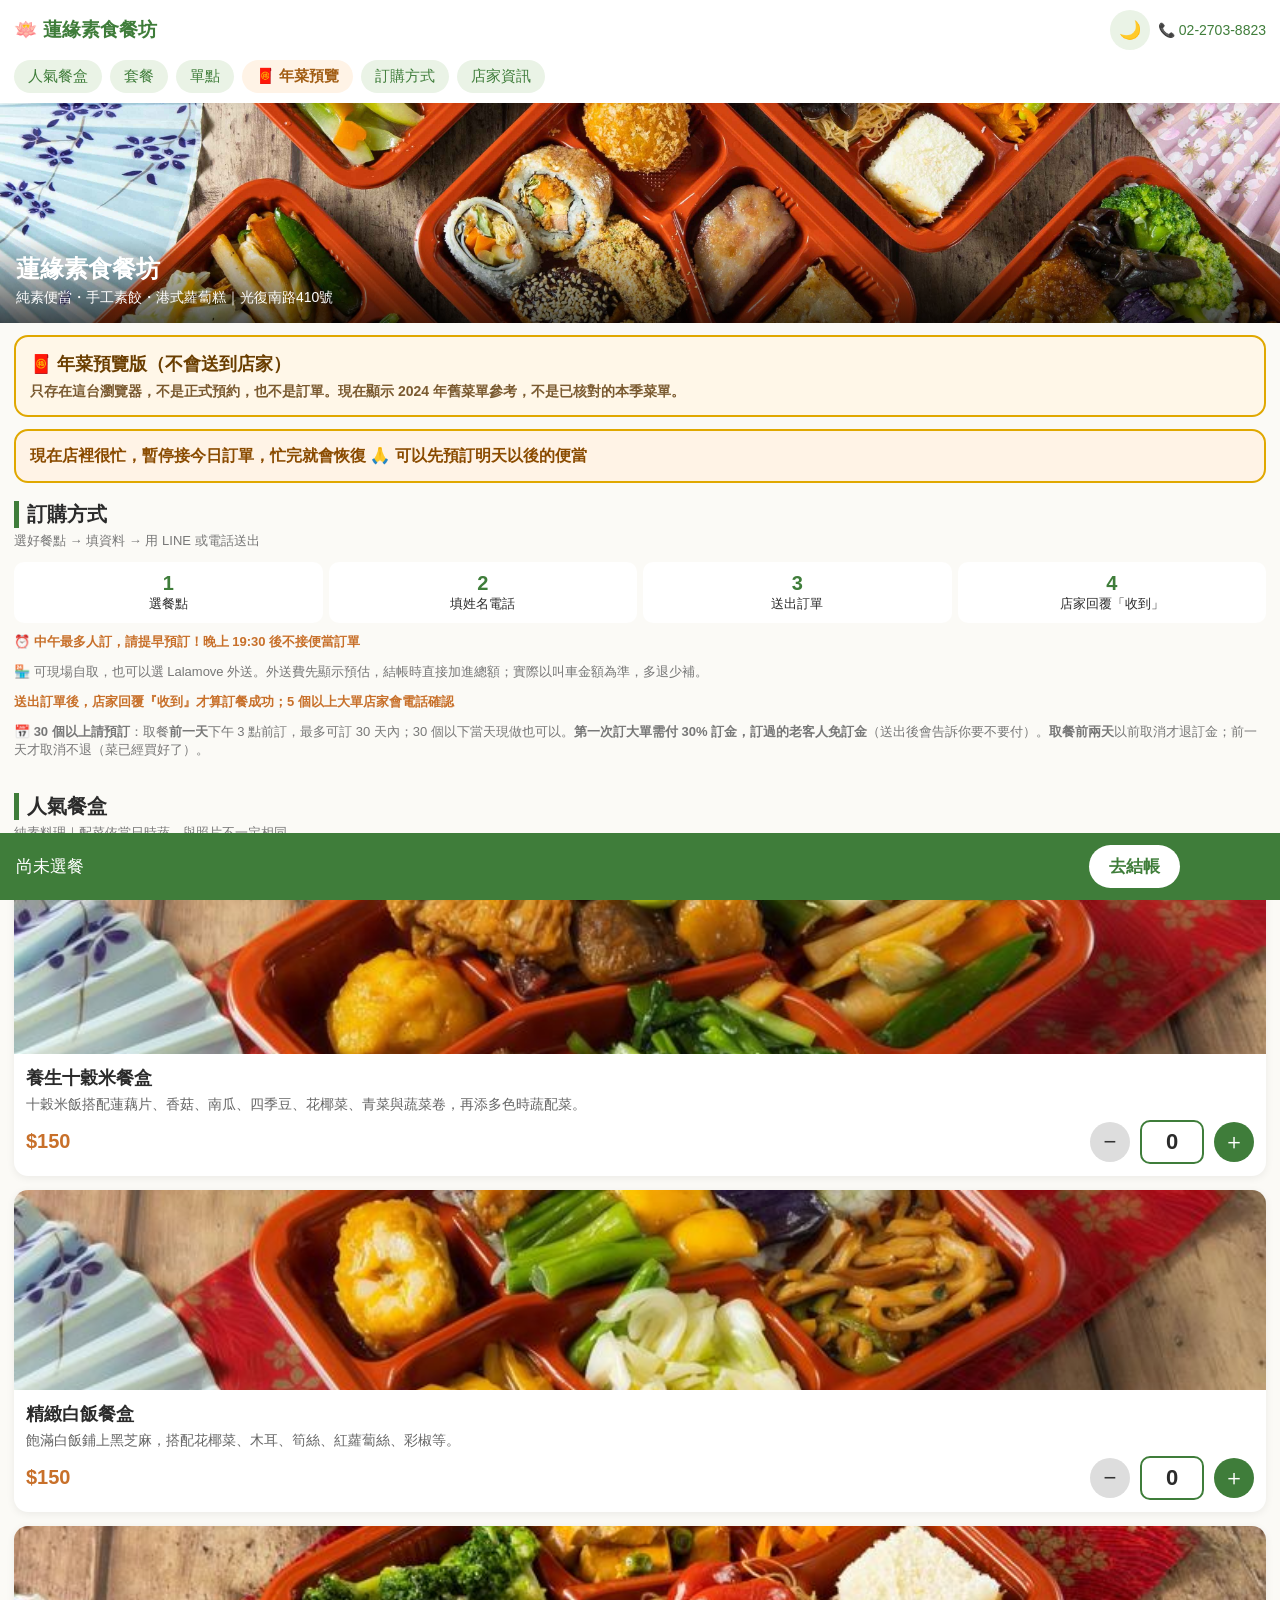
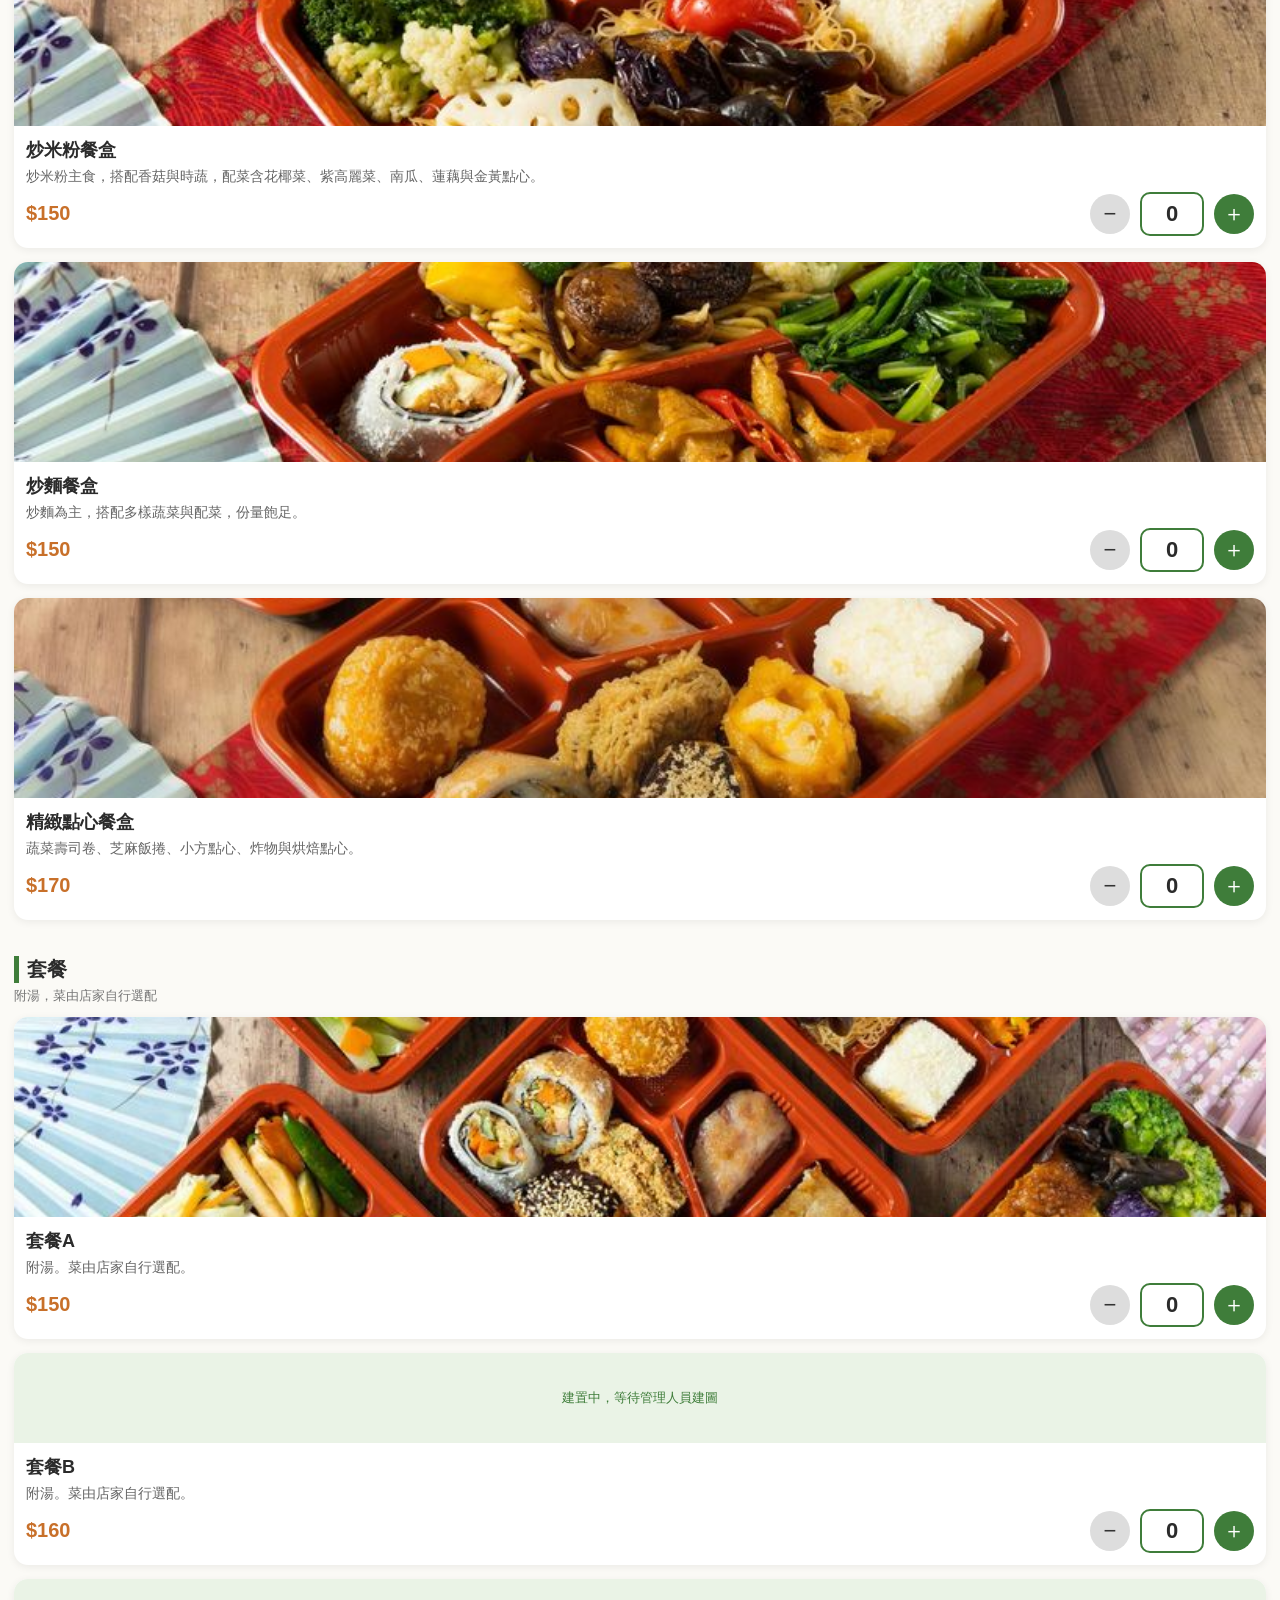
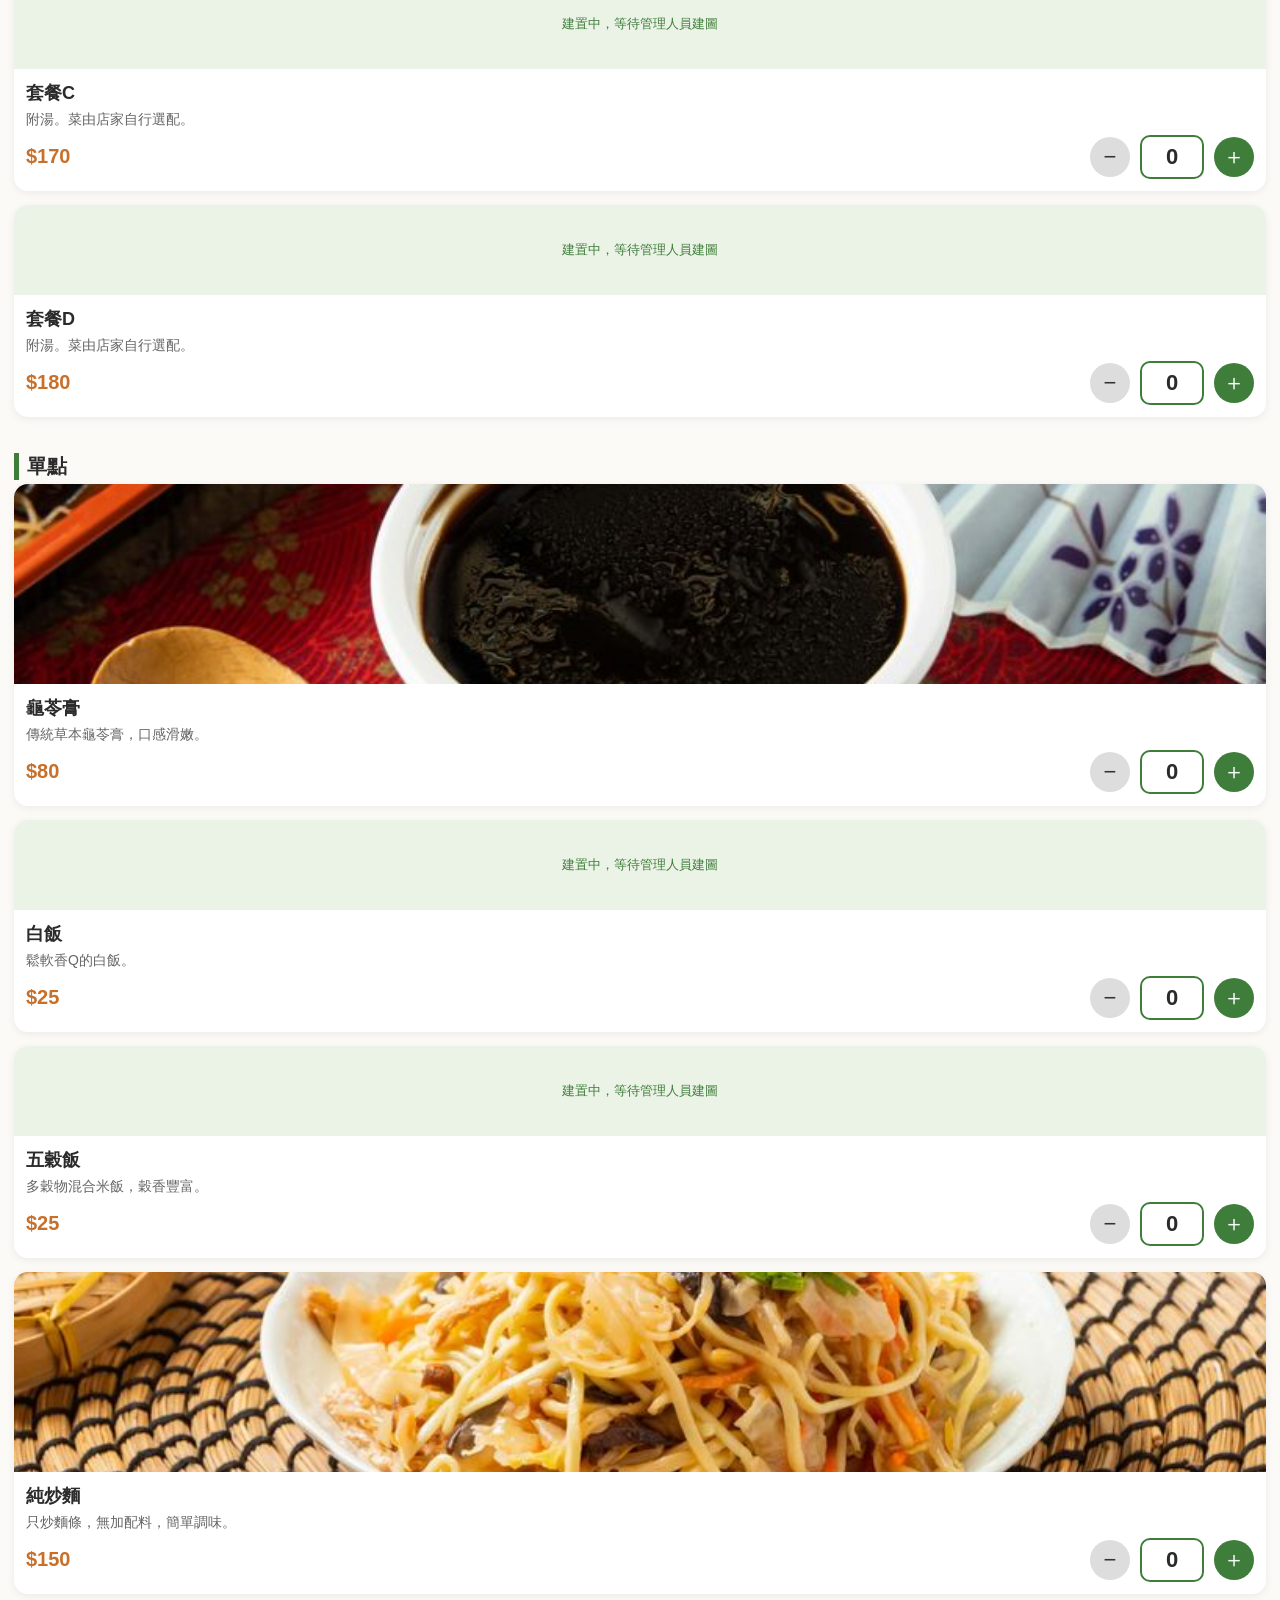
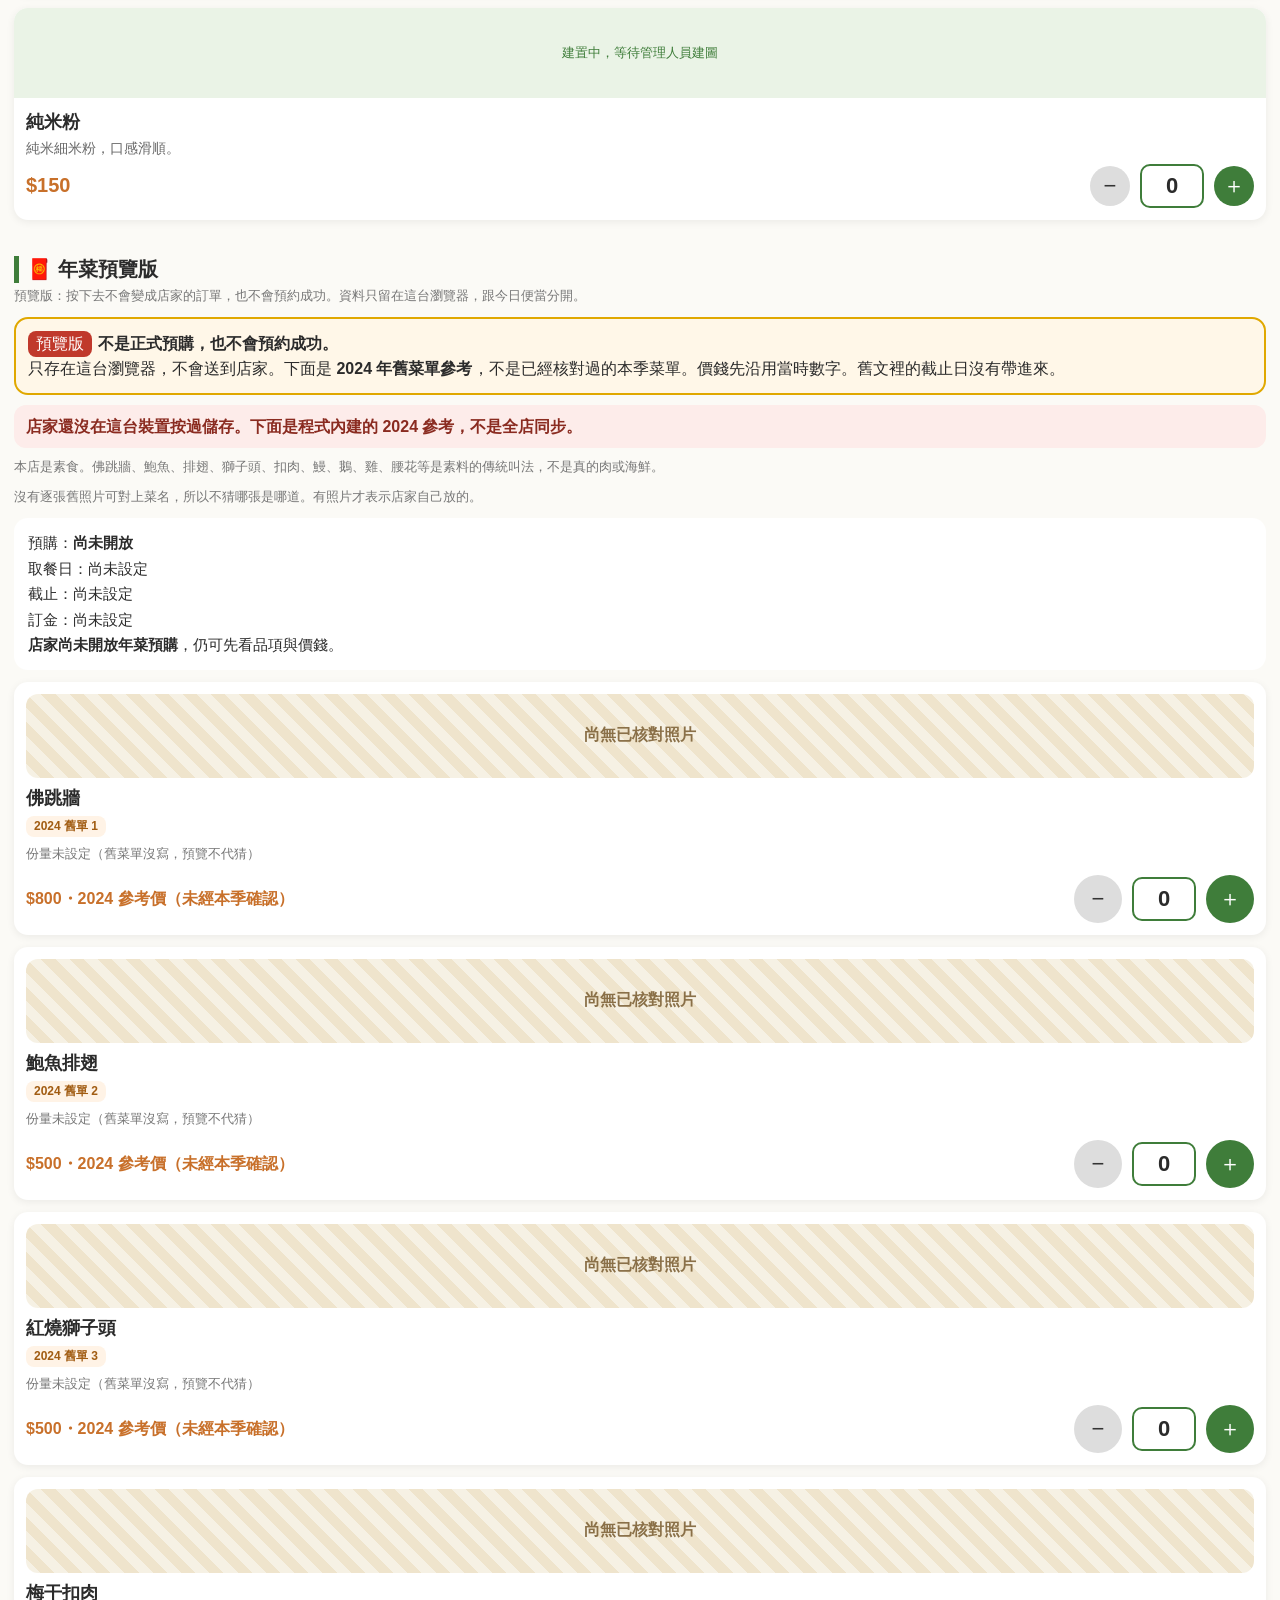
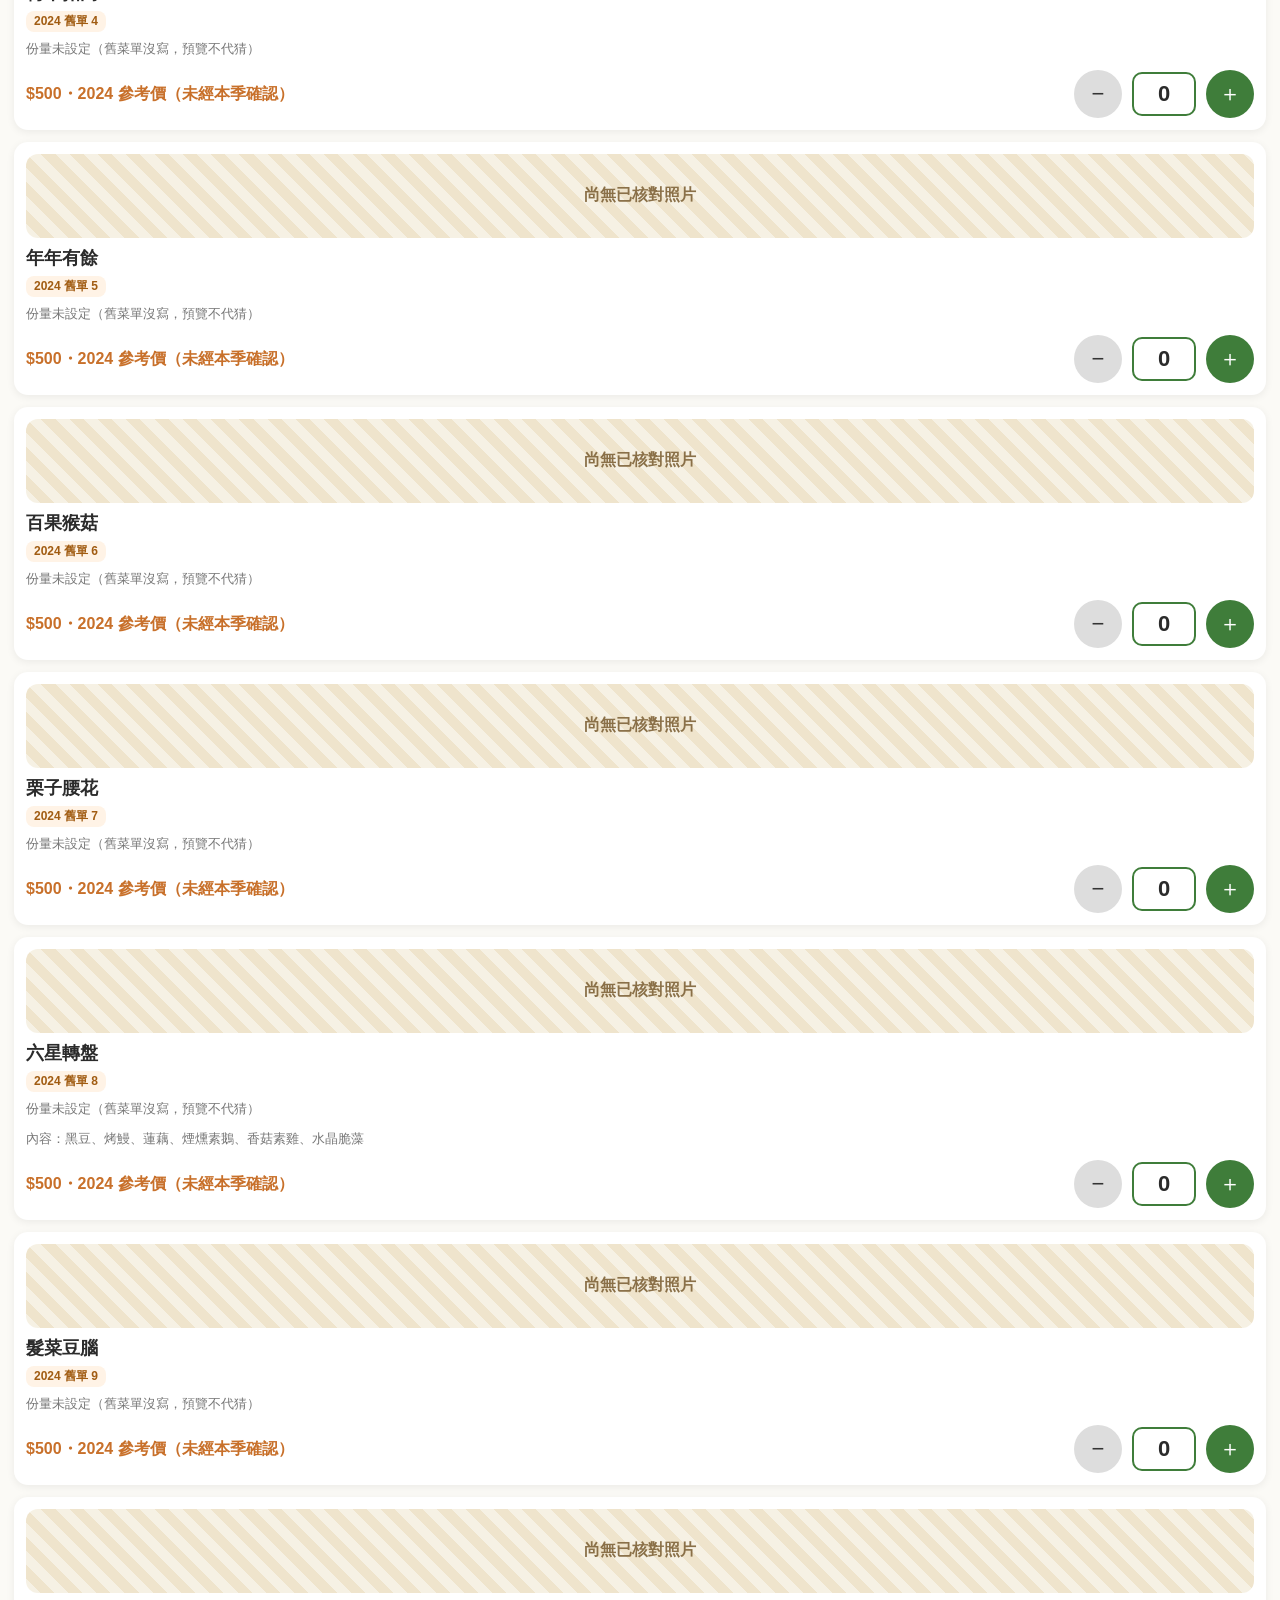
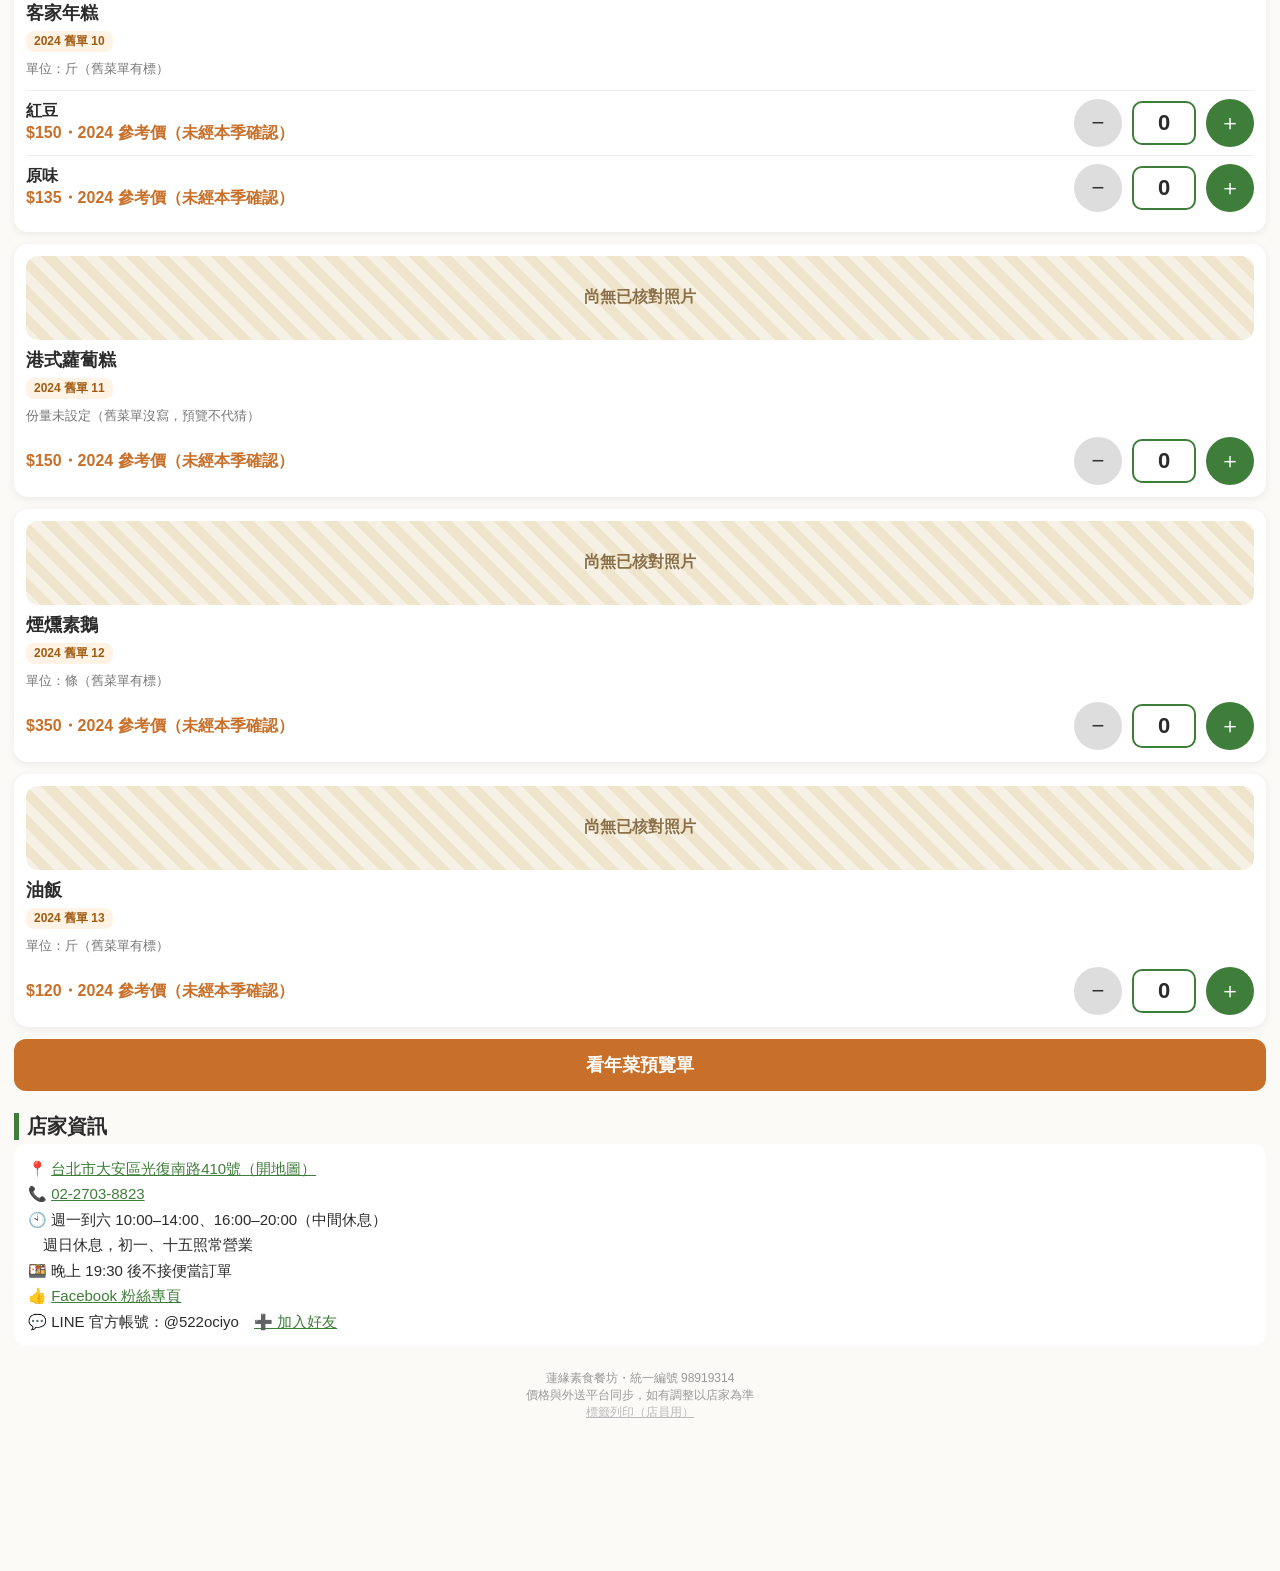
==== commit 9152e4d2: "20261114 便當外送費預估（Lalamove）上線：自取／外送、估價加進總額，估不到由店家電話告知" ====
--- a/index.html
+++ b/index.html
@@ -99,6 +99,21 @@
 #yearmeal{scroll-margin-top:72px}
 .seg{display:flex;gap:8px;margin:6px 0 4px}.seg button{flex:1;font-size:18px;font-weight:700;padding:14px 4px;border:2px solid var(--g);border-radius:14px;background:#fff;color:var(--g)}.seg button.on{background:var(--g);color:#fff}.seg button:disabled{opacity:.4}
 .mdl .rd{background:#c0392b;color:#fff}.mdl .gy{background:#e5e5e5;color:#333}.mdl .ln{background:#06c755;color:#fff}.mdl .sm{font-size:15px;color:#777}
+/* 20261114 外送費預估（Lalamove） */
+#dlBox{background:#eaf3e6;border:2px solid #9c9;border-radius:14px;padding:12px 14px;margin:8px 0 4px}
+#dlBox .note{color:#2b2b2b;font-size:15px;font-weight:700}
+#dlQuoteBtn{background:var(--g);color:#fff;font-size:20px;padding:16px;min-height:56px;margin-top:10px}
+#dlFee{margin-top:10px;border-radius:12px;padding:12px 14px;font-size:17px;line-height:1.6;font-weight:700;display:none}
+#dlFee.show{display:block}
+#dlFee.ok{background:#e7f6e4;color:#1d6b32;border:2px solid #8fcf86}
+#dlFee.load{background:#fff6d8;color:#6a4a00;border:2px solid #e0a800}
+#dlFee.bad{background:#fdecea;color:#8a1f12;border:2px solid #e6a49b}
+.fee-amt{font-size:26px;font-weight:800;color:var(--o);display:block;margin:4px 0}
+.tot-break{margin:10px 0 4px;padding:12px 4px 4px;border-top:2px dashed #9c9}
+.tot-break .r{display:flex;justify-content:space-between;align-items:baseline;gap:12px;font-size:18px;margin:4px 0}
+.tot-break .r.grand{font-size:22px;font-weight:800;color:var(--g);margin-top:8px;padding-top:8px;border-top:2px solid var(--g)}
+#methodSeg button{min-height:56px;font-size:20px}
+
 </style>
 <link rel="stylesheet" href="ly-theme.css">
 </head><body>
@@ -112,7 +127,7 @@
 <section id="how"><h2>訂購方式</h2><p class="note">選好餐點 → 填資料 → 用 LINE 或電話送出</p>
 <div class="steps"><div><b>1</b>選餐點</div><div><b>2</b>填姓名電話</div><div><b>3</b>送出訂單</div><div><b>4</b>店家回覆「收到」</div></div>
 <p class="note" style="margin-top:10px;color:#c8702a;font-weight:700">⏰ 中午最多人訂，請提早預訂！晚上 19:30 後不接便當訂單</p>
-<p class="note">🏪 目前只提供現場取餐</p><p class="note" style="color:#c8702a;font-weight:700">送出訂單後，店家回覆『收到』才算訂餐成功；5 個以上大單店家會電話確認</p>
+<p class="note">🏪 可現場自取，也可以選 Lalamove 外送。外送費先顯示預估，結帳時直接加進總額；實際以叫車金額為準，多退少補。</p><p class="note" style="color:#c8702a;font-weight:700">送出訂單後，店家回覆『收到』才算訂餐成功；5 個以上大單店家會電話確認</p>
 <p class="note">📅 <b>30 個以上請預訂</b>：取餐<b>前一天</b>下午 3 點前訂，最多可訂 30 天內；30 個以下當天現做也可以。<b>第一次訂大單需付 30% 訂金，訂過的老客人免訂金</b>（送出後會告訴你要不要付）。<b>取餐前兩天</b>以前取消才退訂金；前一天才取消不退（菜已經買好了）。</p></section>
 
 <div id="menuSecs"></div>
@@ -140,10 +155,23 @@
 <button class="btn more" onclick="closeSheet()">＋ 繼續選購（回菜單）</button>
 <label>姓名</label><input id="nm" name="name" autocomplete="name">
 <label>電話</label><input id="ph" name="tel" type="tel" autocomplete="tel">
-<label>取餐方式</label><div class="info" style="background:#eaf3e6">🏪 目前只提供現場取餐</div>
+<label>取餐方式</label>
+<div class="seg" id="methodSeg" role="group" aria-label="取餐方式">
+<button type="button" id="mPickup" class="on" onclick="setMethod('pickup')">🏪 自取</button>
+<button type="button" id="mDelivery" onclick="setMethod('delivery')">🛵 外送（Lalamove）</button>
+</div>
+<div id="dlBox" style="display:none">
+<p class="note">由店家叫 Lalamove 送到你填的地址。先看預估費用，實際以叫車金額為準，多退少補。</p>
+<label for="dlAddr">外送地址</label>
+<input id="dlAddr" name="address" autocomplete="street-address" placeholder="例如：台北市大安區信義路四段1號">
+<label for="dlFloor">樓層／門牌備註（選填）</label>
+<input id="dlFloor" name="floor" autocomplete="off" placeholder="例如：3樓、公司門口左邊">
+<button type="button" class="btn" id="dlQuoteBtn" onclick="lyRequestQuote()">查詢預估外送費</button>
+<div id="dlFee" role="status"></div>
+</div>
 <div id="modeBox"><label>什麼時候取？</label><div class="seg"><button id="mToday" onclick="setPM(false)">🏃 今天現場取</button><button id="mPre" onclick="setPM(true)">📅 預訂別天</button></div></div><div id="preBox" style="display:none"><div class="info" id="preRule" style="background:#fff3e6;font-size:14px;line-height:1.6"></div>
 <label>預訂日期</label><select id="pd" onchange="preTimes()" style="width:100%;font-size:17px;padding:10px;border-radius:10px"></select></div>
-<label>取餐時間</label><select id="tm" style="width:100%;font-size:20px;padding:10px;border-radius:10px"></select><p class="note" id="soHint" style="display:none;color:#c0392b;font-weight:700">有餐點今天已賣完，只能選明天以後取餐</p><p class="note" id="offHint" style="display:none;color:#c0392b;font-weight:700">店裡暫停接今日訂單，請選明天以後取餐 🙏</p><p class="note" id="limHint" style="display:none;color:#c0392b;font-weight:700;font-size:16px">🧧 有限定期間的餐點，只能選限定的日子取餐</p><p class="note" id="tmHint">上午 10:30–下午 1:50、下午 4:30–7:50，每 10 分鐘一個時段，下單後最快 10 分鐘可取；週日休息</p>
+<label id="tmLabel">取餐時間</label><select id="tm" style="width:100%;font-size:20px;padding:10px;border-radius:10px"></select><p class="note" id="soHint" style="display:none;color:#c0392b;font-weight:700">有餐點今天已賣完，只能選明天以後取餐</p><p class="note" id="offHint" style="display:none;color:#c0392b;font-weight:700">店裡暫停接今日訂單，請選明天以後取餐 🙏</p><p class="note" id="limHint" style="display:none;color:#c0392b;font-weight:700;font-size:16px">🧧 有限定期間的餐點，只能選限定的日子取餐</p><p class="note" id="tmHint">上午 10:30–下午 1:50、下午 4:30–7:50，每 10 分鐘一個時段，下單後最快 10 分鐘可取；週日休息</p>
 <label>備註</label><textarea id="nt" rows="2" placeholder="例如：要收據、少飯"></textarea>
 <p class="note" style="color:#c8702a;font-weight:700">送出訂單後，店家回覆『收到』才算訂餐成功；5 個以上大單店家會電話確認</p>
 <div id="review" style="background:#f6faf3;border:2px solid #cfe5c4;border-radius:12px;padding:12px 14px;margin:14px 0 8px;font-size:16px;line-height:1.7"></div>
@@ -169,6 +197,7 @@
 <div class="mdl" id="okMdl"><div class="bx" id="okBx"></div></div><div class="mdl" id="cMdl"><div class="bx" id="cBx"></div></div>
 <script src="menu.js"></script>
 <script src="yearmeal.js"></script>
+<script src="ly-delivery.js"></script>
 <script>
 const GAS_URL='https://script.google.com/macros/s/AKfycbydH3BwwshrRx2gKBIai570utuJRZCNYLdm-BNwcu_K44d8_NPxybF7l7yFXt6Ge9vwdw/exec'; // 接單後端網址（Apps Script 部署後貼上）
 // 菜單：[分類, 品名, 價錢, 說明, 照片, {lim,from,to}]；先用 menu.js 的備用菜單，讀到後台「菜單」表就換掉
@@ -224,8 +253,7 @@
  if(!fromPop&&history.state&&history.state.cart)history.back()}
 addEventListener('popstate',()=>{if(sheetOpen())closeSheet(true)});
 function cartRender(){const c=document.getElementById('cart');
- c.innerHTML=M.map((m,i)=>q[i]?`<div class="ci2" id="ci${i}">${imgOf(m)?`<img class="th" src="${esc(imgOf(m))}" alt="" onerror="this.outerHTML='<div class=th>🍱</div>'">`:'<div class="th">🍱</div>'}<div class="n">${esc(m[1])}<small>單價 $${m[2]}</small></div><button class="del" onclick="cartSet(${i},0,true)" aria-label="刪除 ${esc(m[1])}">🗑</button><div class="qty"><button class="m" onclick="cartSet(${i},q[${i}]-1,true)">−</button><input class="qin" id="cq${i}" value="${q[i]}" type="text" inputmode="numeric" pattern="[0-9]*" maxlength="3" enterkeyhint="done" aria-label="${esc(m[1])} 數量" onfocus="this.select()" oninput="cartSet(${i},this.value,false)" onchange="cartSet(${i},this.value,true)" onblur="cartSet(${i},this.value,true)" onkeydown="if(event.key==='Enter'){event.preventDefault();this.blur()}"><button onclick="cartSet(${i},q[${i}]+1,true)">＋</button></div><span class="st" id="cs${i}">$${m[2]*q[i]}</span></div>`:'').join('')+`<div class="ctot" id="ctot">合計 $${tot()}（共 ${cnt()} 份）</div>`;
- document.getElementById('items').textContent=lines().join('\n')+`\n合計：$${tot()}`}
+ c.innerHTML=M.map((m,i)=>q[i]?`<div class="ci2" id="ci${i}">${imgOf(m)?`<img class="th" src="${esc(imgOf(m))}" alt="" onerror="this.outerHTML='<div class=th>🍱</div>'">`:'<div class="th">🍱</div>'}<div class="n">${esc(m[1])}<small>單價 $${m[2]}</small></div><button class="del" onclick="cartSet(${i},0,true)" aria-label="刪除 ${esc(m[1])}">🗑</button><div class="qty"><button class="m" onclick="cartSet(${i},q[${i}]-1,true)">−</button><input class="qin" id="cq${i}" value="${q[i]}" type="text" inputmode="numeric" pattern="[0-9]*" maxlength="3" enterkeyhint="done" aria-label="${esc(m[1])} 數量" onfocus="this.select()" oninput="cartSet(${i},this.value,false)" onchange="cartSet(${i},this.value,true)" onblur="cartSet(${i},this.value,true)" onkeydown="if(event.key==='Enter'){event.preventDefault();this.blur()}"><button onclick="cartSet(${i},q[${i}]+1,true)">＋</button></div><span class="st" id="cs${i}">$${m[2]*q[i]}</span></div>`:'').join('')+`<div class="ctot" id="ctot"></div>`;if(window.lyFillTot)lyFillTot();else document.getElementById('items').textContent=lines().join('\n')+`\n合計：$${tot()}`}
 // 結帳裡改數量：和菜單一樣的清理規則（0–999 整數），同步菜單卡片；打字中不重畫，離開才整理
 function cartSet(i,v,fin){const d=String(v).replace(/[^0-9]/g,'').slice(0,3),n=Math.min(999,Math.max(0,parseInt(d||'0',10)));
  if(q[i]!==n){window.OID=null;window.SID=null}q[i]=n;const e=document.getElementById('q'+i);if(e)e.value=n;upd();
@@ -235,16 +263,17 @@
  if([...document.getElementById('tm').options].some(o=>o.value==tm))document.getElementById('tm').value=tm;
  if(fin&&!n){cartRender();return}
  if(fin)cartRender();else{const ci=document.getElementById('cq'+i);if(ci&&ci.value!==d)ci.value=d;const cs=document.getElementById('cs'+i);if(cs)cs.textContent='$'+M[i][2]*n;
-  document.getElementById('ctot').textContent=`合計 $${tot()}（共 ${cnt()} 份）`;document.getElementById('items').textContent=lines().join('\n')+`\n合計：$${tot()}`}}
+  if(window.lyFillTot)lyFillTot();else{document.getElementById('ctot').textContent=`合計 $${tot()}（共 ${cnt()} 份）`;document.getElementById('items').textContent=lines().join('\n')+`\n合計：$${tot()}`}}}
 // 往下滑標題列關閉
 (function(){let y0=null,dy=0;const hd=()=>document.getElementById('sheetHd'),inn=()=>document.querySelector('#sheet .in');
  document.addEventListener('touchstart',e=>{if(hd()&&hd().contains(e.target)&&!e.target.closest('button')){y0=e.touches[0].clientY;dy=0}},{passive:true});
  document.addEventListener('touchmove',e=>{if(y0===null)return;dy=Math.max(0,e.touches[0].clientY-y0);inn().style.transform=`translateY(${dy}px)`},{passive:true});
  document.addEventListener('touchend',()=>{if(y0===null)return;y0=null;if(dy>80)closeSheet();else inn().style.transform=''})})();
-function txt(){const w='現場取餐',v=id=>document.getElementById(id).value.trim();
+function txt(){const v=id=>document.getElementById(id).value.trim();
 if(!window.OID)window.OID=String(Date.now()).slice(-6)+Math.floor(Math.random()*10); // 客人端 token
 const n=cnt(),pre=isPre();
-return `【蓮緣素食 ${pre?'預訂單':'訂單'}】編號 ${window.SID||OID}\n${lines().join('\n')}\n合計：$${tot()}（共 ${n} 個）\n姓名：${v('nm')}\n電話：${v('ph')}\n方式：${w}\n時間：${v('tm')}${v('nt')?'\n備註：'+v('nt'):''}${pre&&n>=30?'\n※ '+(window.DEP===true?'第一次訂大單：需付 30% 訂金（約 $'+Math.round(tot()*0.3)+'），店家確認後才成立':window.DEP===false?'老客人免訂金 🙏':'第一次訂大單需付 30% 訂金，訂過的老客人免訂金（店家會確認）')+'；有付訂金的，取餐前兩天以前取消才退':''}${window.SID&&window.CT?'\n要取消請點👉 '+cancelUrl(window.SID,window.CT):''}`}
+const money=window.lyQuoteValid&&lyQuoteValid()?`便當小計：$${tot()}（共 ${n} 個）\n${lyTxtExtra()}`:`${lines().join('\n')}\n合計：$${tot()}（共 ${n} 個）\n${window.lyTxtExtra?lyTxtExtra():'方式：現場自取'}`;
+return `【蓮緣素食 ${pre?'預訂單':'訂單'}】編號 ${window.SID||OID}\n${window.lyQuoteValid&&lyQuoteValid()?lines().join('\n')+'\n':''}${money}\n姓名：${v('nm')}\n電話：${v('ph')}\n時間：${v('tm')}${v('nt')?'\n備註：'+v('nt'):''}${pre&&n>=30?'\n※ '+(window.DEP===true?'第一次訂大單：需付 30% 訂金（約 $'+Math.round(tot()*0.3)+'），店家確認後才成立':window.DEP===false?'老客人免訂金 🙏':'第一次訂大單需付 30% 訂金，訂過的老客人免訂金（店家會確認）')+'；有付訂金的，取餐前兩天以前取消才退':''}${window.SID&&window.CT?'\n要取消請點👉 '+cancelUrl(window.SID,window.CT):''}`}
 function fmt(d){const h=d.getHours(),m=String(d.getMinutes()).padStart(2,'0');return (h<12?'上午 ':'下午 ')+(h>12?h-12:h)+':'+m}
 // 取餐時段：上午 10:30–13:50、下午 16:30–19:50，每 10 分鐘；至少提前 LEAD 分鐘
 var LEAD=10;
@@ -280,17 +309,18 @@
  preTimes()}
 function preTimes(){const sel=document.getElementById('tm'),k=document.getElementById('pd').value;sel.innerHTML='';if(!k)return;const [y,m,dd]=k.split('-').map(Number),day=new Date(y,m-1,dd);
  addDay(sel,day,`${m}/${dd}（${WK[day.getDay()]}）`,null)}
-['nm','ph'].forEach(k=>{const e=document.getElementById(k);e.value=localStorage.getItem('ly_'+k)||'';e.addEventListener('input',()=>localStorage.setItem('ly_'+k,e.value))});
+['nm','ph'].forEach(k=>{const e=document.getElementById(k);e.value=localStorage.getItem('ly_'+k)||'';e.addEventListener('input',()=>localStorage.setItem('ly_'+k,e.value))});if(window.lyInitDeliveryFields)lyInitDeliveryFields();
 function tmOk(){if(!document.getElementById('tm').value){lyHaptic('error');alert(isPre()?'這個數量目前沒有可預訂的日子，請打電話 02-2703-8823':'請選取餐時間');return false}return true}
-function ok(){if(!tmOk())return false;if(!document.getElementById('nm').value.trim()||!document.getElementById('ph').value.trim()){lyHaptic('error');alert('請填姓名和電話');return false}return true}
+function ok(){if(!tmOk())return false;if(!document.getElementById('nm').value.trim()||!document.getElementById('ph').value.trim()){lyHaptic('error');alert('請填姓名和電話');return false}if(window.lyOkDelivery&&!lyOkDelivery())return false;return true}
 function review(){const r=document.getElementById('review');if(!r)return;const v=id=>(document.getElementById(id)||{}).value||'',tm=document.getElementById('tm'),pd=document.getElementById('pd'),pre=isPre();
  const tl=tm&&tm.selectedIndex>=0&&tm.options[tm.selectedIndex]?tm.options[tm.selectedIndex].text:'（請選時間）',dl=pre&&pd&&pd.selectedIndex>=0&&pd.options[pd.selectedIndex]?pd.options[pd.selectedIndex].text+' ':'';
- r.innerHTML='<b style="font-size:17px">🧾 請確認你的訂單</b><br>'+M.map((m,i)=>q[i]?esc(m[1])+' × '+q[i]+'　$'+(m[2]*q[i]):null).filter(Boolean).join('<br>')+'<div style="border-top:1px dashed #9c9;margin:6px 0;font-weight:700;font-size:18px">合計 $'+tot()+'（共 '+cnt()+' 份）</div>🕒 取餐：'+esc(dl+tl)+'<br>👤 '+(esc(v('nm').trim())||'<span style="color:#c0392b">（請填姓名）</span>')+'　📱 '+(esc(v('ph').trim())||'<span style="color:#c0392b">（請填電話）</span>')+(v('nt').trim()?'<br>📝 '+esc(v('nt').trim()):'')}
+ r.innerHTML='<b style="font-size:17px">🧾 請確認你的訂單</b><br>'+M.map((m,i)=>q[i]?esc(m[1])+' × '+q[i]+'　$'+(m[2]*q[i]):null).filter(Boolean).join('<br>')+(window.lyReviewTotHtml?lyReviewTotHtml():'<div style="border-top:1px dashed #9c9;margin:6px 0;font-weight:700;font-size:18px">合計 $'+tot()+'（共 '+cnt()+' 份）</div>')+'🕒 '+(window.isDelivery&&isDelivery()?'希望送達：':'取餐：')+esc(dl+tl)+'<br>'+(window.lyReviewExtra?lyReviewExtra()+'<br>':'')+'👤 '+(esc(v('nm').trim())||'<span style="color:#c0392b">（請填姓名）</span>')+'　📱 '+(esc(v('ph').trim())||'<span style="color:#c0392b">（請填電話）</span>')+(v('nt').trim()?'<br>📝 '+esc(v('nt').trim()):'')}
 document.addEventListener('input',review);document.addEventListener('change',review);document.addEventListener('click',()=>setTimeout(review,0));
 function lineUrl(t){return 'https://line.me/R/oaMessage/@522ociyo/?'+encodeURIComponent(t)}
 // 送單給後端，取回店家編號（MMDD-NNN）；失敗或逾時就用 token 當編號，點餐不中斷
 async function sendGas(){if(!GAS_URL)return;txt();const v=id=>document.getElementById(id).value.trim();
  const o={token:OID,name:v('nm'),phone:v('ph'),pickup:v('tm'),note:v('nt'),pre:isPre()?1:0,date:isPre()?v('pd'):'',total:tot(),items:M.map((m,i)=>q[i]?{n:m[1],q:q[i]}:null).filter(Boolean)};
+ if(window.lyDeliveryPayload)Object.assign(o,lyDeliveryPayload());if(window.lyNoteForGas)o.note=lyNoteForGas(o.note);
  const ac=window.AbortController?new AbortController():null,tm=setTimeout(()=>ac&&ac.abort(),6000);
  try{const r=await fetch(GAS_URL,{method:'POST',headers:{'Content-Type':'text/plain;charset=utf-8'},body:JSON.stringify(o),signal:ac&&ac.signal});
   const d=await r.json();if(d&&d.ok&&/^[0-9A-Za-z-]{4,20}$/.test(d.id)){window.SID=d.id;window.CT=d.ct||'';if(d.ct)try{localStorage.ly_last=JSON.stringify({id:d.id,t:d.ct})}catch(e){}saveMine(d.id,d.ct||'',isPre()?v('pd'):'');if(d.pre)window.DEP=!!d.deposit}else if(d&&/^pre:/.test(d.error))window.PREERR=d.error.slice(4)}catch(e){}finally{clearTimeout(tm)}}
@@ -315,7 +345,7 @@
 async function gpost(o){const r=await fetch(GAS_URL,{method:'POST',headers:{'Content-Type':'text/plain;charset=utf-8'},body:JSON.stringify(o)});return r.json()}
 function mdl(id,html){const m=document.getElementById(id);document.getElementById(id=='okMdl'?'okBx':'cBx').innerHTML=html;m.style.display=html?'flex':'none'}
 function showOk(){mdl('okMdl',`<div style="font-size:48px">✅</div><h3 style="color:#2e7d32">訂單已送出！<br>編號 ${esc(window.SID)}</h3>
- <div style="text-align:left;background:#f6faf3;border:1.5px solid #cfe5c4;border-radius:10px;padding:8px 12px;margin:8px 0;max-height:34vh;overflow:auto;font-size:15px;line-height:1.6"><b>🧾 購物明細</b><br>${M.map((m,i)=>q[i]?esc(m[1])+' × '+q[i]+' = $'+(m[2]*q[i]):null).filter(Boolean).join('<br>')}<div style="border-top:1px dashed #9c9;margin-top:4px;font-weight:700">共 ${cnt()} 份｜合計 $${tot()}</div>🕒 取餐：${esc((isPre()&&document.getElementById('pd').selectedOptions[0]?document.getElementById('pd').selectedOptions[0].text+' ':'')+(document.getElementById('tm').selectedOptions[0]?document.getElementById('tm').selectedOptions[0].text:''))}</div>
+ <div style="text-align:left;background:#f6faf3;border:1.5px solid #cfe5c4;border-radius:10px;padding:8px 12px;margin:8px 0;max-height:48vh;overflow:auto;font-size:15px;line-height:1.6"><b>🧾 購物明細</b><br>${M.map((m,i)=>q[i]?esc(m[1])+' × '+q[i]+' = $'+(m[2]*q[i]):null).filter(Boolean).join('<br>')}${window.lyReviewTotHtml?lyReviewTotHtml():'<div style="border-top:1px dashed #9c9;margin-top:4px;font-weight:700">共 '+cnt()+' 份｜合計 $'+tot()+'</div>'}🕒 ${window.isDelivery&&isDelivery()?'希望送達：':'取餐：'}${esc((isPre()&&document.getElementById('pd').selectedOptions[0]?document.getElementById('pd').selectedOptions[0].text+' ':'')+(document.getElementById('tm').selectedOptions[0]?document.getElementById('tm').selectedOptions[0].text:''))}<br>${window.lyReviewExtra?lyReviewExtra():''}</div>
  <p>最後一步：按下面綠色按鈕，在 LINE 按「傳送」，店家回覆『收到』才算成功。</p>
  <a class="bb ln" id="goLine" href="${esc(lineUrl(txt()))}">💬 開啟 LINE 傳送訂單</a>
  <button onclick="mdl('okMdl','')" style="background:none;border:0;color:#888;font-size:14px;margin-top:8px;text-decoration:underline">關閉</button><p class="sm">要看店裡進度或取消，到「我的便當」頁面就有。</p>`)}
@@ -336,7 +366,7 @@
 </script>
 <script src="yearmeal-customer.js"></script>
 <script>// 20261110 手感：確定送出加 iPhone 觸覺；加到主畫面提示（客人頁）
-lyScan('#lineBtn');
+lyScan('#lineBtn');if(document.getElementById('dlQuoteBtn'))lyScan('#dlQuoteBtn');
 lyA2hs('ly-a2hs-dismissed-customer','📲 把蓮緣點餐加到主畫面，用起來會全螢幕像 App：Safari 點分享 → 加入主畫面','📲 把蓮緣點餐加到主畫面，用起來會全螢幕像 App：瀏覽器右上角 ⋮ → 加到主畫面');
 </script>
 </body></html>
--- a/ly-theme.css
+++ b/ly-theme.css
@@ -157,3 +157,20 @@
   :root:not([data-theme="light"]) #printSt.ok{background:var(--ok-bg);color:var(--ok-fg)}
   :root:not([data-theme="light"]) #printSt.bad{background:var(--err-bg);color:var(--err-fg)}
 }
+
+/* 20261114 外送費預估（深色） */
+html[data-theme="dark"] #dlBox{background:var(--g2);border-color:var(--g)}
+html[data-theme="dark"] #dlBox .note{color:var(--fg)}
+html[data-theme="dark"] #dlFee.ok{background:var(--ok-bg);color:var(--ok-fg);border-color:#2f6b22}
+html[data-theme="dark"] #dlFee.load{background:var(--warn-bg);color:var(--warn-fg);border-color:#a07a20}
+html[data-theme="dark"] #dlFee.bad{background:var(--err-bg);color:var(--err-fg);border-color:#8a2b20}
+html[data-theme="dark"] .fee-amt{color:var(--o)}
+html[data-theme="dark"] .tot-break{border-top-color:var(--g)}
+html[data-theme="dark"] .tot-break .r.grand{color:var(--g);border-top-color:var(--g)}
+html[data-theme="dark"] .card .dl{background:var(--g2);color:var(--fg)}
+@media (prefers-color-scheme: dark){
+  :root:not([data-theme="light"]) #dlBox{background:var(--g2);border-color:var(--g)}
+  :root:not([data-theme="light"]) #dlFee.ok{background:var(--ok-bg);color:var(--ok-fg)}
+  :root:not([data-theme="light"]) #dlFee.bad{background:var(--err-bg);color:var(--err-fg)}
+  :root:not([data-theme="light"]) .card .dl{background:var(--g2);color:var(--fg)}
+}
